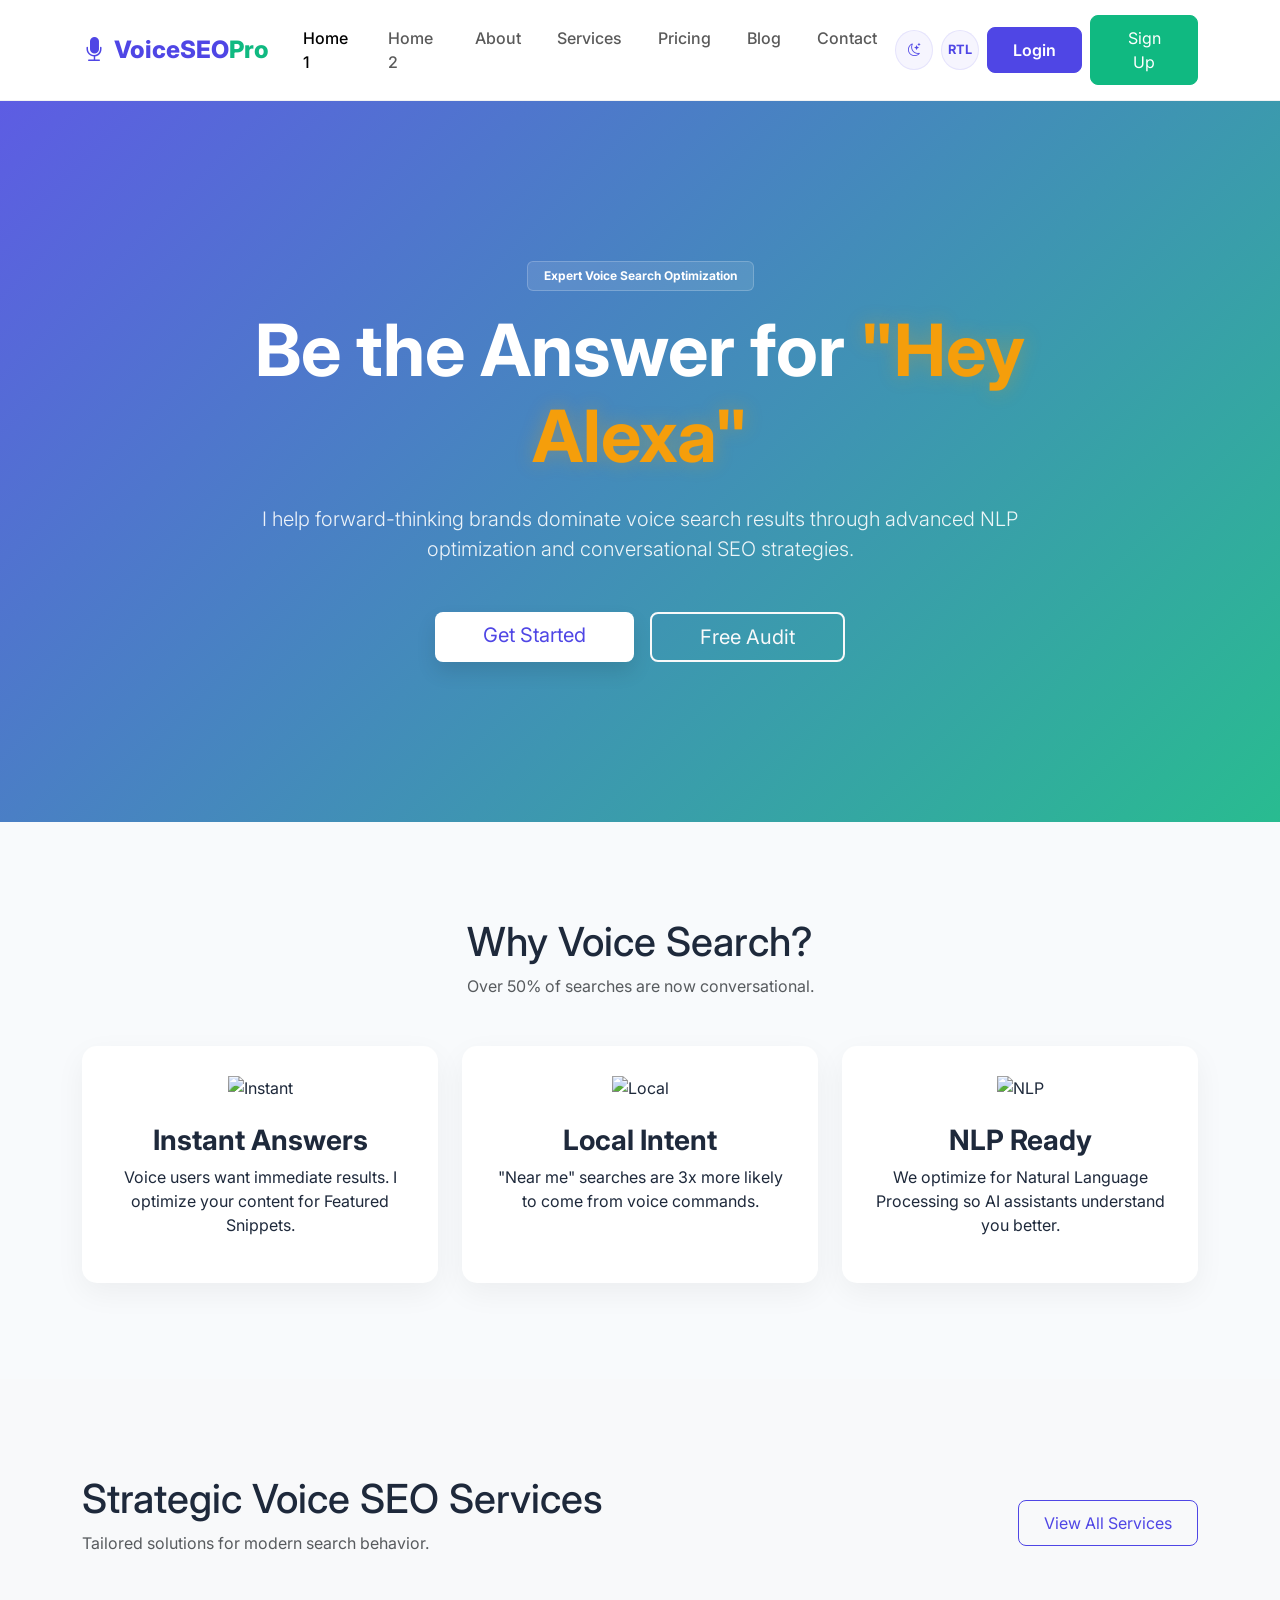
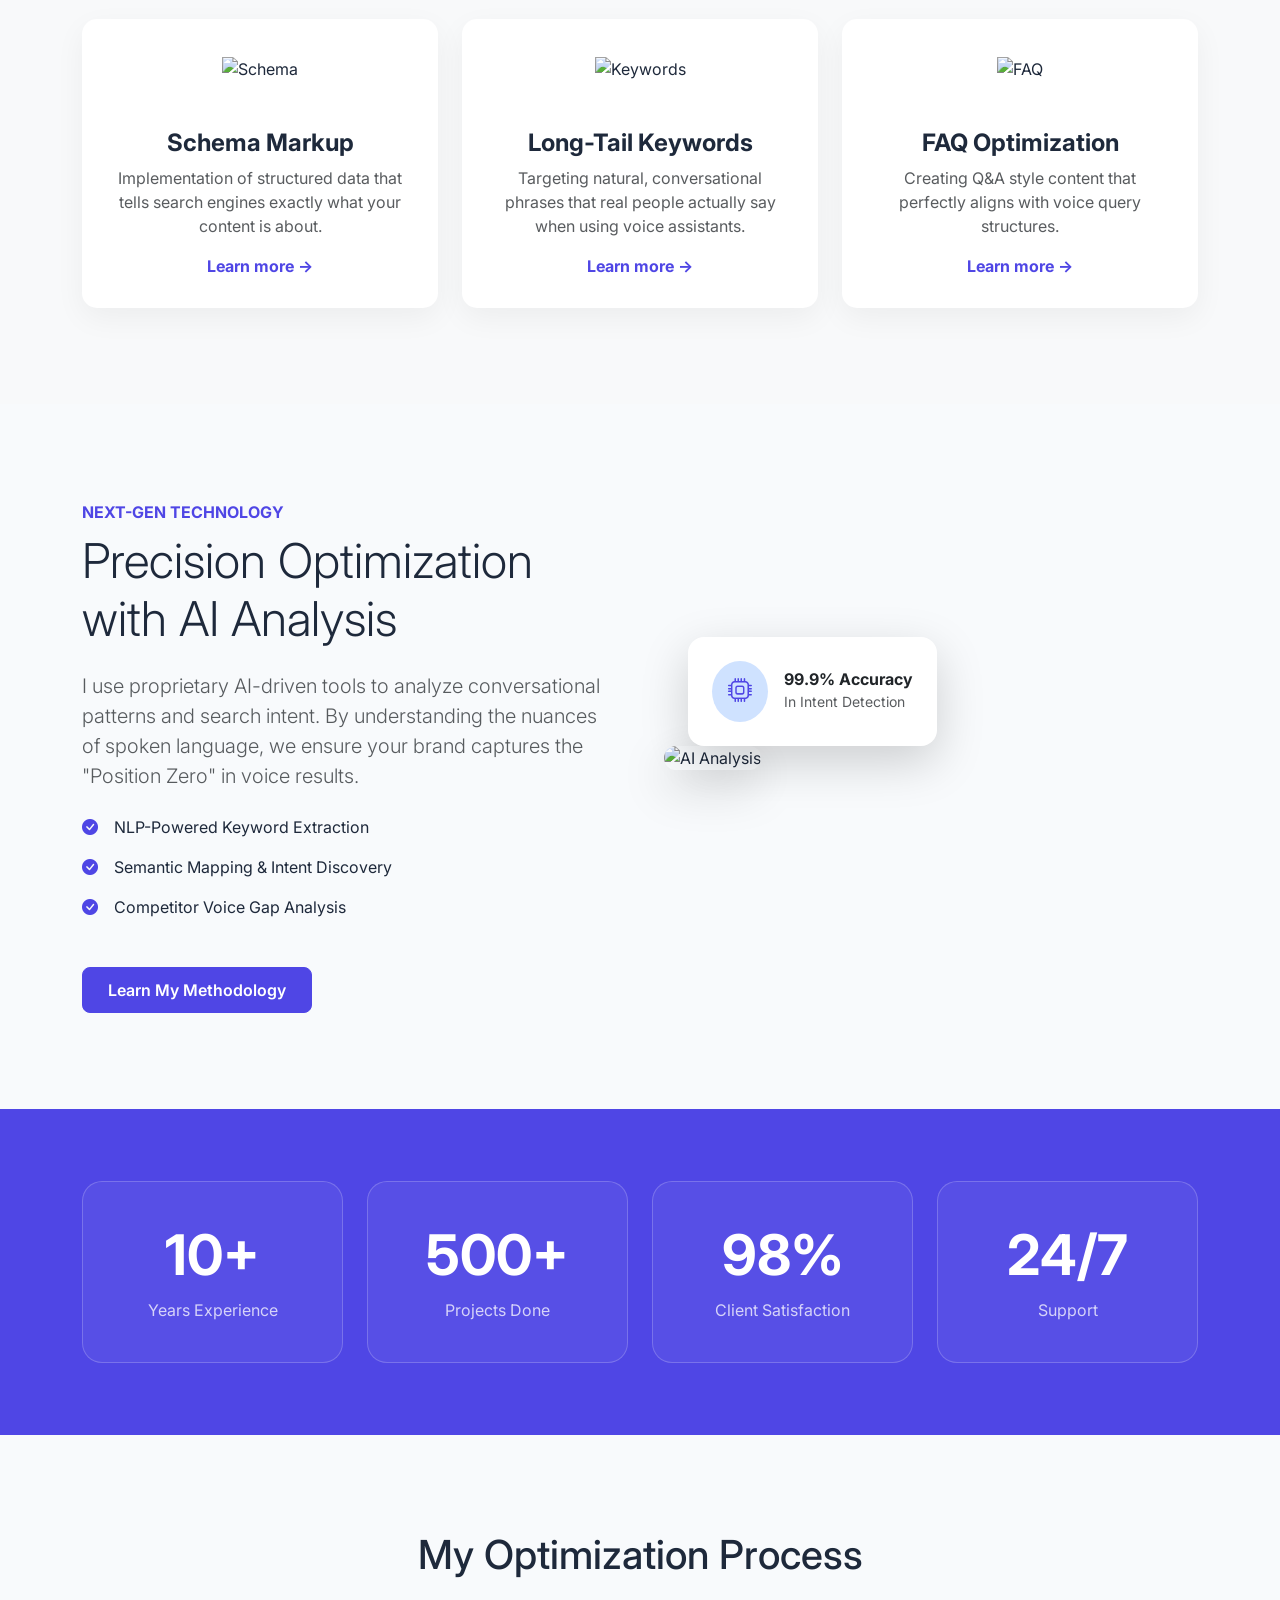
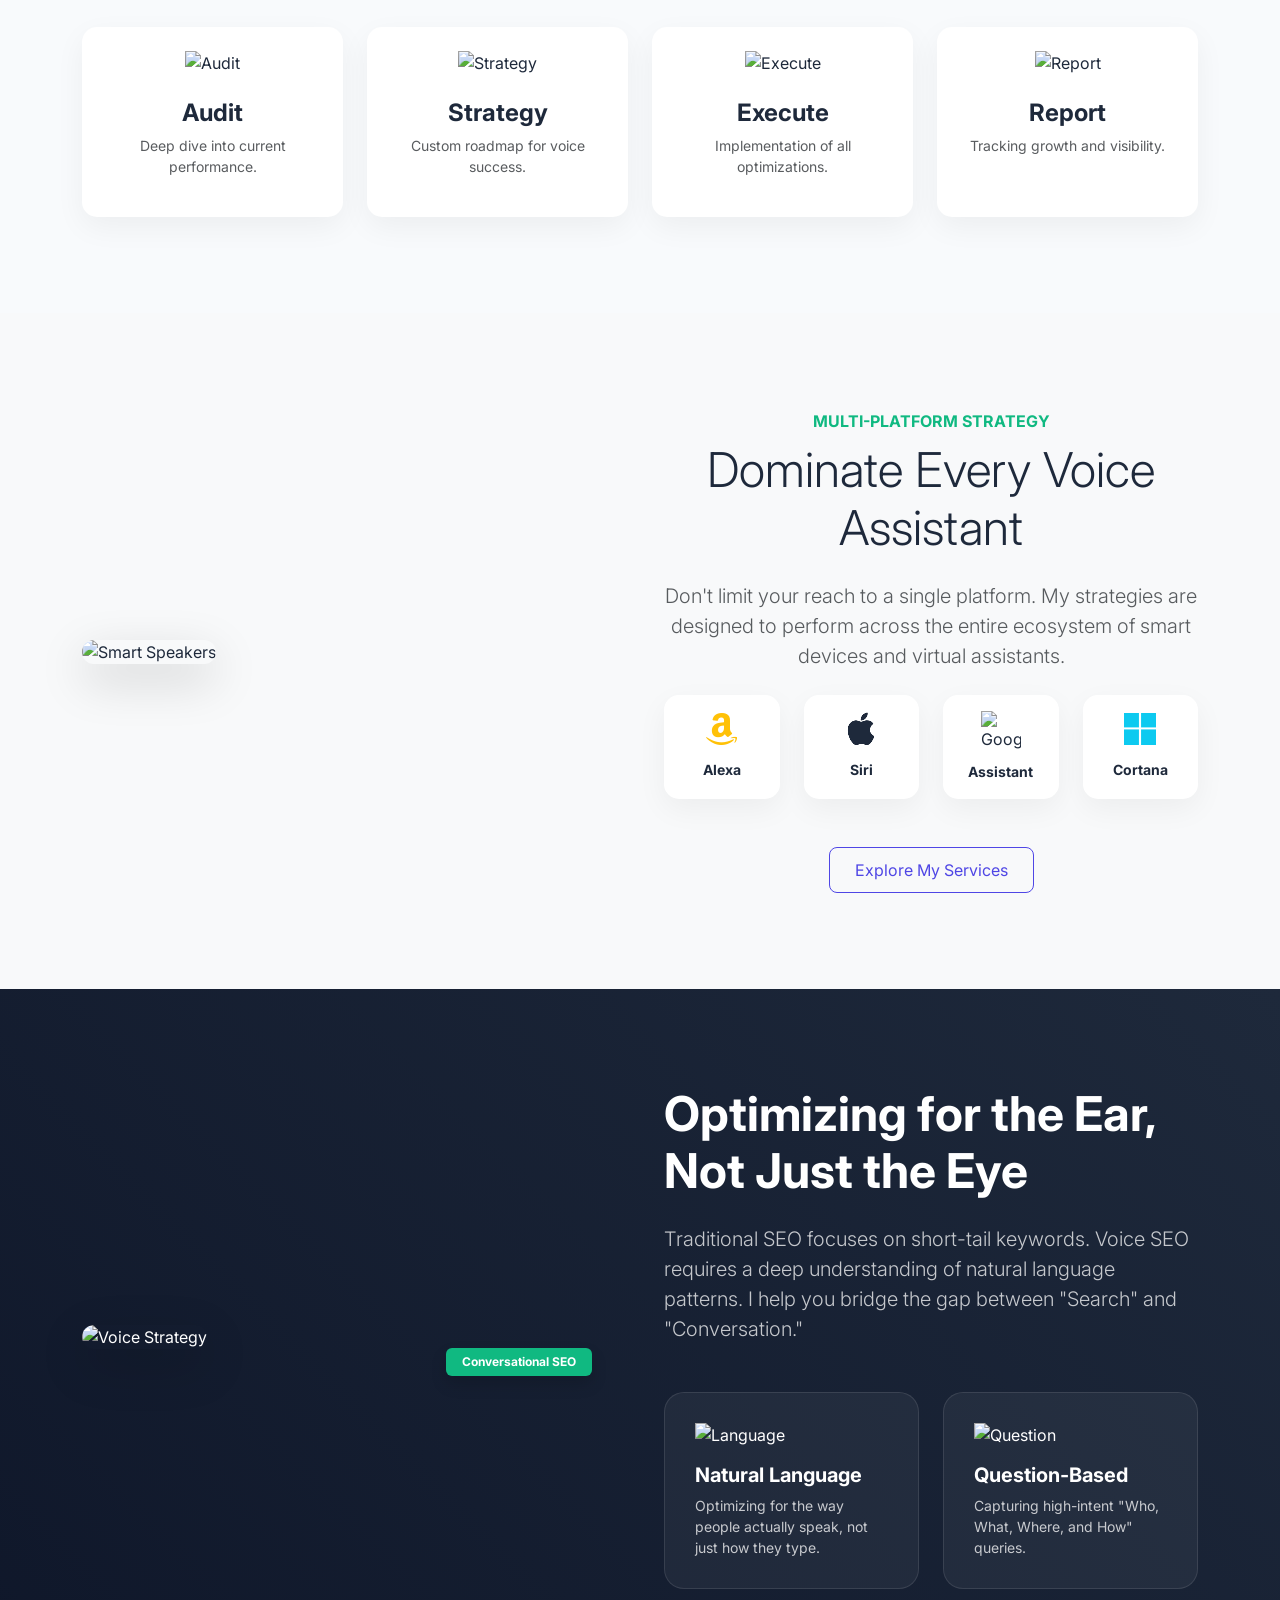
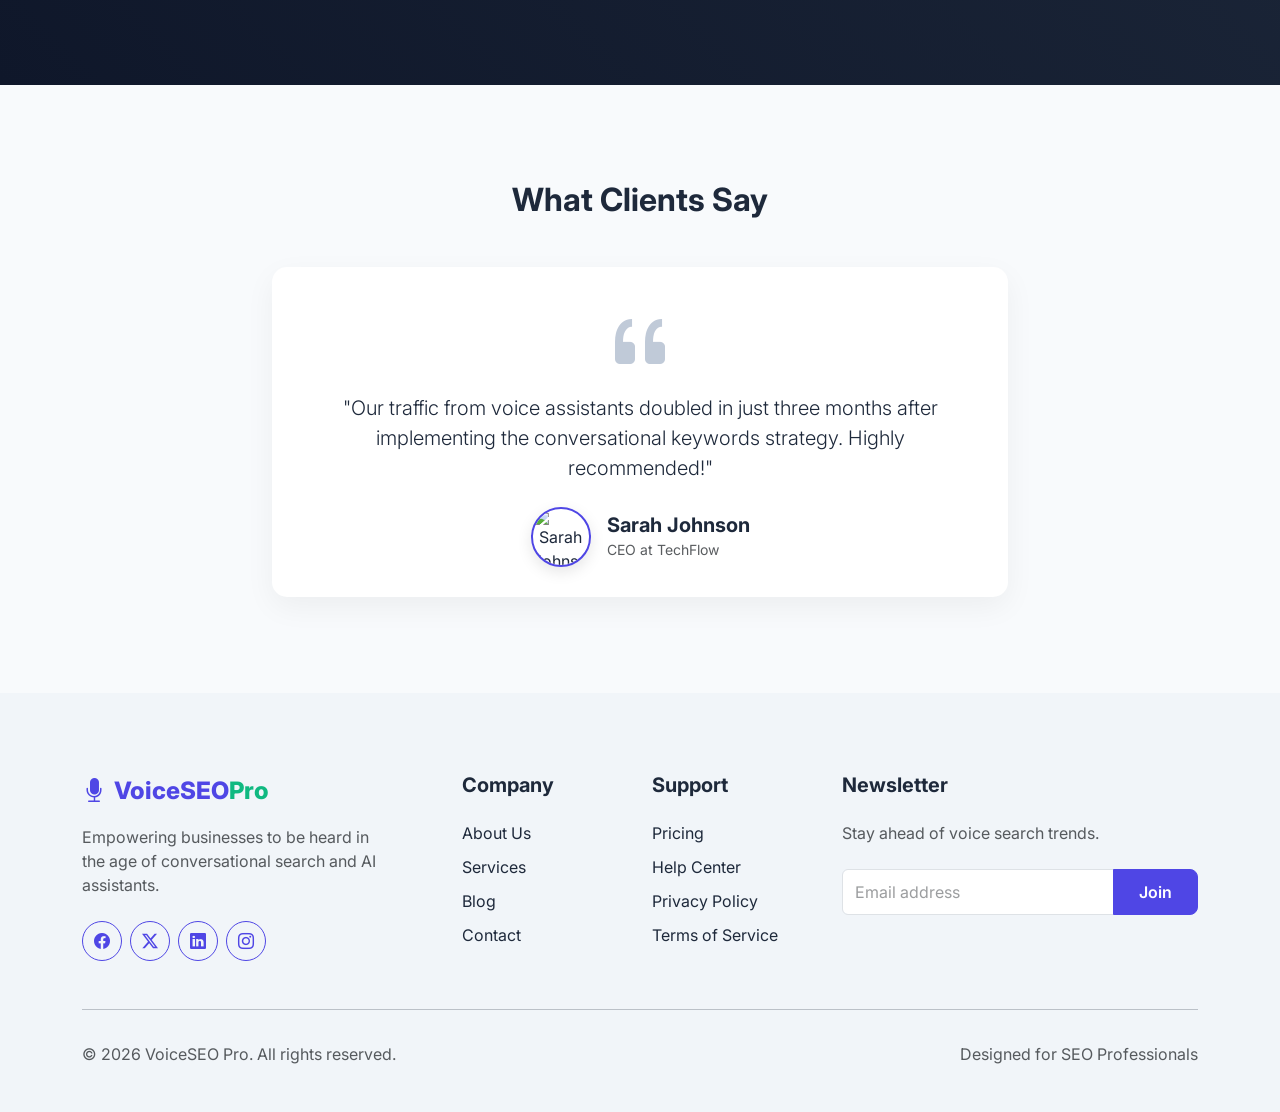
==== index.html @ 5582b176 "Finalize UI, branding, and social login updates" ====
<!DOCTYPE html>
<html lang="en" data-bs-theme="light">
<head>
    <meta charset="UTF-8">
    <meta name="viewport" content="width=device-width, initial-scale=1.0">
    <title>VoiceSEO Pro | Freelance Voice Search SEO Specialist</title>
    <meta name="description" content="Professional Voice Search SEO optimization services to help your business rank on Alexa, Siri, and Google Assistant.">
    
    <!-- Bootstrap 5 CSS -->
    <link href="https://cdn.jsdelivr.net/npm/bootstrap@5.3.3/dist/css/bootstrap.min.css" rel="stylesheet">
    <!-- Bootstrap Icons -->
    <link rel="stylesheet" href="https://cdn.jsdelivr.net/npm/bootstrap-icons@1.11.3/font/bootstrap-icons.min.css">
    <!-- Google Fonts -->
    <link href="https://fonts.googleapis.com/css2?family=Inter:wght@400;500;600;700;800&display=swap" rel="stylesheet">
    <!-- Custom CSS -->
    <link rel="icon" type="image/svg+xml" href="assets/img/favicon.svg">
    <link rel="stylesheet" href="assets/css/style.css">
</head>
<body>

    <!-- Header -->
    <header class="navbar navbar-expand-lg sticky-top bg-body">
        <div class="container">
            <a class="navbar-brand d-flex align-items-center" href="index.html">
                <i class="bi bi-mic-fill me-2"></i>
                <span>VoiceSEO<span class="text-secondary">Pro</span></span>
            </a>
            
            <div class="d-flex align-items-center order-lg-3">
                <button class="icon-btn me-2" id="theme-toggle">
                    <i class="bi bi-moon-stars"></i>
                </button>
                <button class="icon-btn me-2" id="rtl-toggle">
                    RTL
                </button>
                <a href="login.html" class="btn btn-primary d-none d-lg-inline-block me-2">Login</a>
                <a href="register.html" class="btn btn-secondary d-none d-lg-inline-block">Sign Up</a>
                
                <button class="navbar-toggler ms-2" type="button" data-bs-toggle="offcanvas" data-bs-target="#offcanvasNavbar">
                    <span class="navbar-toggler-icon"></span>
                </button>
            </div>

            <div class="offcanvas offcanvas-end" tabindex="-1" id="offcanvasNavbar">
                <div class="offcanvas-header">
                    <h5 class="offcanvas-title">Menu</h5>
                    <button type="button" class="btn-close" data-bs-dismiss="offcanvas"></button>
                </div>
                <div class="offcanvas-body">
                    <ul class="navbar-nav mx-auto">
                        <li class="nav-item"><a class="nav-link active" href="index.html">Home 1</a></li>
                        <li class="nav-item"><a class="nav-link" href="home-2.html">Home 2</a></li>
                        <li class="nav-item"><a class="nav-link" href="about.html">About</a></li>
                        <li class="nav-item"><a class="nav-link" href="services.html">Services</a></li>
                        <li class="nav-item"><a class="nav-link" href="pricing.html">Pricing</a></li>
                        <li class="nav-item"><a class="nav-link" href="blog.html">Blog</a></li>
                        <li class="nav-item"><a class="nav-link" href="contact.html">Contact</a></li>
                    </ul>
                    <div class="d-lg-none mt-4">
                        <a href="login.html" class="btn btn-primary w-100 mb-2">Login</a>
                        <a href="register.html" class="btn btn-secondary w-100">Sign Up</a>
                    </div>
                </div>
            </div>
        </div>
    </header>

    <main>
        <!-- Hero Section -->
        <section class="hero-section">
            <div class="container">
                <div class="row justify-content-center">
                    <div class="col-lg-10 text-center animate-up">
                        <span class="badge mb-3 p-2 px-3">Expert Voice Search Optimization</span>
                        <h1 class="display-2 fw-bold mb-4">Be the Answer for <span class="text-primary">"Hey Alexa"</span></h1>
                        <p class="lead mb-5 mx-auto" style="max-width: 800px;">I help forward-thinking brands dominate voice search results through advanced NLP optimization and conversational SEO strategies.</p>
                        <div class="d-flex justify-content-center gap-3">
                            <a href="services.html" class="btn btn-light btn-lg px-5">Get Started</a>
                            <a href="contact.html" class="btn btn-outline-light btn-lg px-5">Free Audit</a>
                        </div>
                    </div>
                </div>
            </div>
        </section>

        <!-- Section 2: Why Voice SEO -->
        <section class="py-5">
            <div class="container py-5">
                <div class="text-center mb-5">
                    <h2 class="h1">Why Voice Search?</h2>
                    <p class="text-muted">Over 50% of searches are now conversational.</p>
                </div>
                <div class="row g-4">
                    <div class="col-md-4">
                        <div class="custom-card text-center">
                            <img src="https://img.icons8.com/color/96/lightning-bolt.png" alt="Instant" class="card-img-custom">
                            <h3>Instant Answers</h3>
                            <p>Voice users want immediate results. I optimize your content for Featured Snippets.</p>
                        </div>
                    </div>
                    <div class="col-md-4">
                        <div class="custom-card text-center">
                            <img src="https://img.icons8.com/color/96/marker.png" alt="Local" class="card-img-custom">
                            <h3>Local Intent</h3>
                            <p>"Near me" searches are 3x more likely to come from voice commands.</p>
                        </div>
                    </div>
                    <div class="col-md-4">
                        <div class="custom-card text-center">
                            <img src="https://img.icons8.com/color/96/chat--v1.png" alt="NLP" class="card-img-custom">
                            <h3>NLP Ready</h3>
                            <p>We optimize for Natural Language Processing so AI assistants understand you better.</p>
                        </div>
                    </div>
                </div>
            </div>
        </section>

        <!-- Section 3: Services Preview -->
        <section class="bg-body-tertiary py-5">
            <div class="container py-5">
                <div class="row align-items-center mb-5">
                    <div class="col-lg-6">
                        <h2 class="h1">Strategic Voice SEO Services</h2>
                        <p class="text-muted">Tailored solutions for modern search behavior.</p>
                    </div>
                    <div class="col-lg-6 text-lg-end">
                        <a href="services.html" class="btn btn-outline-primary">View All Services</a>
                    </div>
                </div>
                <div class="row g-4">
                    <div class="col-lg-4 col-md-6">
                        <div class="custom-card text-center d-flex flex-column h-100">
                            <div class="mb-4 mt-2">
                                <img src="https://img.icons8.com/color/96/code.png" alt="Schema" class="card-img-custom">
                            </div>
                            <h4 class="fw-bold">Schema Markup</h4>
                            <p class="text-muted flex-grow-1">Implementation of structured data that tells search engines exactly what your content is about.</p>
                            <a href="service-details.html" class="text-primary text-decoration-none fw-bold mt-auto">Learn more →</a>
                        </div>
                    </div>
                    <div class="col-lg-4 col-md-6">
                        <div class="custom-card text-center d-flex flex-column h-100">
                            <div class="mb-4 mt-2">
                                <img src="https://img.icons8.com/color/96/search--v1.png" alt="Keywords" class="card-img-custom">
                            </div>
                            <h4 class="fw-bold">Long-Tail Keywords</h4>
                            <p class="text-muted flex-grow-1">Targeting natural, conversational phrases that real people actually say when using voice assistants.</p>
                            <a href="service-details.html" class="text-primary text-decoration-none fw-bold mt-auto">Learn more →</a>
                        </div>
                    </div>
                    <div class="col-lg-4 col-md-6">
                        <div class="custom-card text-center d-flex flex-column h-100">
                            <div class="mb-4 mt-2">
                                <img src="https://img.icons8.com/color/96/faq.png" alt="FAQ" class="card-img-custom">
                            </div>
                            <h4 class="fw-bold">FAQ Optimization</h4>
                            <p class="text-muted flex-grow-1">Creating Q&A style content that perfectly aligns with voice query structures.</p>
                            <a href="service-details.html" class="text-primary text-decoration-none fw-bold mt-auto">Learn more →</a>
                        </div>
                    </div>
                </div>
            </div>
        </section>

        <!-- New Section: AI Driven Analysis -->
        <section class="py-5 overflow-hidden">
            <div class="container py-5">
                <div class="row align-items-center g-5">
                    <div class="col-lg-6 animate-up">
                        <span class="text-primary fw-bold text-uppercase mb-2 d-block">Next-Gen Technology</span>
                        <h2 class="display-5 mb-4">Precision Optimization with AI Analysis</h2>
                        <p class="lead text-muted mb-4">I use proprietary AI-driven tools to analyze conversational patterns and search intent. By understanding the nuances of spoken language, we ensure your brand captures the "Position Zero" in voice results.</p>
                        <ul class="list-unstyled mb-5">
                            <li class="mb-3 d-flex align-items-center"><i class="bi bi-check-circle-fill text-primary me-3"></i> NLP-Powered Keyword Extraction</li>
                            <li class="mb-3 d-flex align-items-center"><i class="bi bi-check-circle-fill text-primary me-3"></i> Semantic Mapping & Intent Discovery</li>
                            <li class="mb-3 d-flex align-items-center"><i class="bi bi-check-circle-fill text-primary me-3"></i> Competitor Voice Gap Analysis</li>
                        </ul>
                        <a href="about.html" class="btn btn-primary">Learn My Methodology</a>
                    </div>
                    <div class="col-lg-6">
                        <div class="position-relative">
                            <img src="https://images.unsplash.com/photo-1550751827-4bd374c3f58b?auto=format&fit=crop&q=80&w=800" alt="AI Analysis" class="img-fluid rounded-4 shadow-lg">
                            <div class="position-absolute bottom-0 start-0 bg-white p-4 rounded-4 shadow-lg m-4 d-none d-md-block">
                                <div class="d-flex align-items-center">
                                    <div class="bg-primary-subtle p-3 rounded-circle me-3">
                                        <i class="bi bi-cpu text-primary h4 mb-0"></i>
                                    </div>
                                    <div class="text-dark">
                                        <h6 class="mb-0">99.9% Accuracy</h6>
                                        <small class="text-muted">In Intent Detection</small>
                                    </div>
                                </div>
                            </div>
                        </div>
                    </div>
                </div>
            </div>
        </section>

        <!-- Section 4: Stats -->
        <section class="py-5 bg-primary text-white">
            <div class="container py-4">
                <div class="row text-center g-4">
                    <div class="col-md-3">
                        <div class="stat-card animate-up">
                            <h2 class="display-4 fw-bold">10+</h2>
                            <p class="mb-0 opacity-75">Years Experience</p>
                        </div>
                    </div>
                    <div class="col-md-3">
                        <div class="stat-card animate-up" style="transition-delay: 0.1s;">
                            <h2 class="display-4 fw-bold">500+</h2>
                            <p class="mb-0 opacity-75">Projects Done</p>
                        </div>
                    </div>
                    <div class="col-md-3">
                        <div class="stat-card animate-up" style="transition-delay: 0.2s;">
                            <h2 class="display-4 fw-bold">98%</h2>
                            <p class="mb-0 opacity-75">Client Satisfaction</p>
                        </div>
                    </div>
                    <div class="col-md-3">
                        <div class="stat-card animate-up" style="transition-delay: 0.3s;">
                            <h2 class="display-4 fw-bold">24/7</h2>
                            <p class="mb-0 opacity-75">Support</p>
                        </div>
                    </div>
                </div>
            </div>
        </section>

        <!-- Section 5: Workflow -->
        <section class="py-5">
            <div class="container py-5">
                <div class="text-center mb-5">
                    <h2 class="h1">My Optimization Process</h2>
                </div>
                <div class="row g-4 justify-content-center">
                    <div class="col-md-3">
                        <div class="custom-card text-center h-100 p-4">
                            <img src="https://img.icons8.com/color/96/search-property.png" alt="Audit" class="card-img-custom">
                            <h4 class="fw-bold">Audit</h4>
                            <p class="text-muted small">Deep dive into current performance.</p>
                        </div>
                    </div>
                    <div class="col-md-3">
                        <div class="custom-card text-center h-100 p-4">
                            <img src="https://img.icons8.com/color/96/idea.png" alt="Strategy" class="card-img-custom">
                            <h4 class="fw-bold">Strategy</h4>
                            <p class="text-muted small">Custom roadmap for voice success.</p>
                        </div>
                    </div>
                    <div class="col-md-3">
                        <div class="custom-card text-center h-100 p-4">
                            <img src="https://img.icons8.com/color/96/settings.png" alt="Execute" class="card-img-custom">
                            <h4 class="fw-bold">Execute</h4>
                            <p class="text-muted small">Implementation of all optimizations.</p>
                        </div>
                    </div>
                    <div class="col-md-3">
                        <div class="custom-card text-center h-100 p-4">
                            <img src="https://img.icons8.com/color/96/checked-checkbox.png" alt="Report" class="card-img-custom">
                            <h4 class="fw-bold">Report</h4>
                            <p class="text-muted small">Tracking growth and visibility.</p>
                        </div>
                    </div>
                </div>
            </div>
        </section>

        <!-- New Section: Multi-Platform Domination -->
        <section class="py-5 bg-body-tertiary">
            <div class="container py-5">
                <div class="row align-items-center flex-row-reverse g-5">
                    <div class="col-lg-6 animate-up text-center">
                        <span class="text-secondary fw-bold text-uppercase mb-2 d-block">Multi-Platform Strategy</span>
                        <h2 class="display-5 mb-4">Dominate Every Voice Assistant</h2>
                        <p class="lead text-muted mb-4">Don't limit your reach to a single platform. My strategies are designed to perform across the entire ecosystem of smart devices and virtual assistants.</p>
                        <div class="row g-4 mb-5">
                            <div class="col-6 col-md-3">
                                <div class="custom-card p-3 text-center">
                                    <i class="bi bi-amazon h2 text-warning mb-2 d-block"></i>
                                    <small class="fw-bold">Alexa</small>
                                </div>
                            </div>
                            <div class="col-6 col-md-3">
                                <div class="custom-card p-3 text-center">
                                    <i class="bi bi-apple h2 mb-2 d-block"></i>
                                    <small class="fw-bold">Siri</small>
                                </div>
                            </div>
                            <div class="col-6 col-md-3">
                                <div class="custom-card p-3 text-center">
                                    <img src="https://www.gstatic.com/images/branding/product/2x/googleg_96dp.png" alt="Google Assistant" class="mb-2 d-block mx-auto" style="width: 40px; height: 40px; object-fit: contain;">
                                    <small class="fw-bold">Assistant</small>
                                </div>
                            </div>
                            <div class="col-6 col-md-3">
                                <div class="custom-card p-3 text-center">
                                    <i class="bi bi-microsoft h2 text-info mb-2 d-block"></i>
                                    <small class="fw-bold">Cortana</small>
                                </div>
                            </div>
                        </div>
                        <a href="services.html" class="btn btn-outline-primary">Explore My Services</a>
                    </div>
                    <div class="col-lg-6">
                        <img src="https://images.unsplash.com/photo-1543512214-318c7553f230?auto=format&fit=crop&q=80&w=800" alt="Smart Speakers" class="img-fluid rounded-4 shadow-lg">
                    </div>
                </div>
            </div>
        </section>

        <!-- New Section: Voice-First Content Strategy -->
        <section class="py-5 position-relative overflow-hidden" style="background: linear-gradient(45deg, #0f172a 0%, #1e293b 100%); color: white;">
            <div class="container py-5">
                <div class="row align-items-center g-5">
                    <div class="col-lg-6">
                        <div class="position-relative">
                            <img src="https://images.unsplash.com/photo-1590602847861-f357a9332bbc?auto=format&fit=crop&q=80&w=800" alt="Voice Strategy" class="img-fluid rounded-4 shadow-lg">
                            <div class="position-absolute top-0 end-0 m-4">
                                <span class="badge bg-secondary p-2 px-3 shadow">Conversational SEO</span>
                            </div>
                        </div>
                    </div>
                    <div class="col-lg-6 animate-up">
                        <h2 class="display-5 fw-bold mb-4">Optimizing for the Ear, Not Just the Eye</h2>
                        <p class="lead mb-5 opacity-75">Traditional SEO focuses on short-tail keywords. Voice SEO requires a deep understanding of natural language patterns. I help you bridge the gap between "Search" and "Conversation."</p>
                        
                        <div class="row g-4">
                            <div class="col-md-6">
                                <div class="custom-card-dark">
                                    <img src="https://img.icons8.com/color/48/language.png" alt="Language" class="mb-3">
                                    <h5 class="mb-2 fw-bold text-white">Natural Language</h5>
                                    <p class="small mb-0 opacity-75 text-white">Optimizing for the way people actually speak, not just how they type.</p>
                                </div>
                            </div>
                            <div class="col-md-6">
                                <div class="custom-card-dark">
                                    <img src="https://img.icons8.com/color/48/question-mark.png" alt="Question" class="mb-3">
                                    <h5 class="mb-2 fw-bold text-white">Question-Based</h5>
                                    <p class="small mb-0 opacity-75 text-white">Capturing high-intent "Who, What, Where, and How" queries.</p>
                                </div>
                            </div>
                        </div>
                    </div>
                </div>
            </div>
        </section>

        <!-- Section 6: Testimonials -->
        <section class="py-5">
            <div class="container py-5 text-center">
                <h2 class="mb-5">What Clients Say</h2>
                <div class="row g-4 justify-content-center">
                    <div class="col-lg-8">
                        <div class="custom-card">
                            <i class="bi bi-quote display-1 text-primary-emphasis opacity-25"></i>
                            <p class="lead italic">"Our traffic from voice assistants doubled in just three months after implementing the conversational keywords strategy. Highly recommended!"</p>
                            <div class="d-flex align-items-center justify-content-center mt-4">
                                <img src="https://images.unsplash.com/photo-1494790108377-be9c29b29330?auto=format&fit=crop&w=150&q=80" alt="Sarah Johnson" class="testimonial-img">
                                <div class="text-start ms-3">
                                    <h5 class="mb-0">Sarah Johnson</h5>
                                    <small class="text-muted">CEO at TechFlow</small>
                                </div>
                            </div>
                        </div>
                    </div>
                </div>
            </div>
        </section>

    </main>

    <!-- Footer -->
    <footer class="footer">
        <div class="container">
            <div class="row g-4 mb-5">
                <div class="col-lg-4 col-md-6">
                    <a class="navbar-brand d-flex align-items-center mb-3" href="index.html">
                        <i class="bi bi-mic-fill me-2"></i>
                        <span>VoiceSEO<span class="text-secondary">Pro</span></span>
                    </a>
                    <p class="text-muted pe-lg-5">Empowering businesses to be heard in the age of conversational search and AI assistants.</p>
                    <div class="d-flex gap-2 mt-4">
                        <a href="#" class="social-btn"><i class="bi bi-facebook"></i></a>
                        <a href="#" class="social-btn"><i class="bi bi-twitter-x"></i></a>
                        <a href="#" class="social-btn"><i class="bi bi-linkedin"></i></a>
                        <a href="#" class="social-btn"><i class="bi bi-instagram"></i></a>
                    </div>
                </div>
                <div class="col-lg-2 col-md-6">
                    <h5 class="mb-4">Company</h5>
                    <a href="about.html" class="footer-link">About Us</a>
                    <a href="services.html" class="footer-link">Services</a>
                    <a href="blog.html" class="footer-link">Blog</a>
                    <a href="contact.html" class="footer-link">Contact</a>
                </div>
                <div class="col-lg-2 col-md-6">
                    <h5 class="mb-4">Support</h5>
                    <a href="pricing.html" class="footer-link">Pricing</a>
                    <a href="404.html" class="footer-link">Help Center</a>
                    <a href="coming-soon.html" class="footer-link">Privacy Policy</a>
                    <a href="coming-soon.html" class="footer-link">Terms of Service</a>
                </div>
                <div class="col-lg-4 col-md-6">
                    <h5 class="mb-4">Newsletter</h5>
                    <p class="text-muted mb-4">Stay ahead of voice search trends.</p>
                    <form class="input-group">
                        <input type="email" class="form-control" placeholder="Email address" required>
                        <button class="btn btn-primary" type="submit">Join</button>
                    </form>
                </div>
            </div>
            <hr>
            <div class="row align-items-center py-3">
                <div class="col-md-6 text-center text-md-start">
                    <p class="mb-0 text-muted">&copy; 2026 VoiceSEO Pro. All rights reserved.</p>
                </div>
                <div class="col-md-6 text-center text-md-end">
                    <p class="mb-0 text-muted">Designed for SEO Professionals</p>
                </div>
            </div>
        </div>
    </footer>

    <!-- Back to Top -->
    <button class="btn btn-primary rounded-circle shadow" id="back-to-top">
        <i class="bi bi-arrow-up"></i>
    </button>

    <!-- Bootstrap 5 JS Bundle -->
    <script src="https://cdn.jsdelivr.net/npm/bootstrap@5.3.3/dist/js/bootstrap.bundle.min.js"></script>
    <!-- Custom JS -->
    <script src="assets/js/main.js"></script>
</body>
</html>
---- assets/css/style.css ----
/* 
    Freelance Voice Search SEO Specialist 
    Design System 
*/

:root {
    --primary-color: #4f46e5;
    --secondary-color: #10b981;
    --tertiary-color: #f59e0b;
    --bg-light: #f8fafc;
    --bg-dark: #0f172a;
    --text-light: #1e293b;
    --text-dark: #f1f5f9;
    --card-bg-light: #ffffff;
    --card-bg-dark: #1e293b;
    --transition: all 0.3s ease;
}

[data-bs-theme="dark"] {
    --bg-body: var(--bg-dark);
    --text-body: var(--text-dark);
    --card-bg: var(--card-bg-dark);
}

body {
    font-family: 'Inter', sans-serif;
    background-color: var(--bg-light);
    color: var(--text-light);
    transition: var(--transition);
}

[data-bs-theme="dark"] body {
    background-color: var(--bg-dark);
    color: var(--text-dark);
}

/* Typography */
h1, h2, h3, h4, h5, h6 {
    font-weight: 700;
}

/* Buttons */
.btn-primary {
    background-color: var(--primary-color);
    border-color: var(--primary-color);
    padding: 10px 25px;
    border-radius: 8px;
    font-weight: 600;
    transition: var(--transition);
}

.btn-primary:hover {
    background-color: #4338ca;
    transform: translateY(-2px);
}

.btn-secondary {
    background-color: var(--secondary-color);
    border-color: var(--secondary-color);
    padding: 10px 25px;
    border-radius: 8px;
}

.btn-outline-primary {
    color: var(--primary-color);
    border-color: var(--primary-color);
    padding: 10px 25px;
    border-radius: 8px;
}

.icon-btn {
    width: 40px;
    height: 40px;
    display: inline-flex;
    align-items: center;
    justify-content: center;
    border-radius: 8px;
    border: 1px solid rgba(0,0,0,0.1);
    background: transparent;
    color: inherit;
    transition: var(--transition);
    cursor: pointer;
}

[data-bs-theme="dark"] .icon-btn {
    border-color: rgba(255,255,255,0.1);
}

.icon-btn:hover {
    background-color: var(--primary-color);
    color: white !important;
    border-color: var(--primary-color);
    transform: translateY(-2px);
    box-shadow: 0 4px 12px rgba(79, 70, 229, 0.3);
}

/* Header */
.navbar {
    padding: 15px 0;
    transition: var(--transition);
    border-bottom: 1px solid rgba(0,0,0,0.05);
}

[data-bs-theme="dark"] .navbar {
    border-bottom: 1px solid rgba(255,255,255,0.05);
}

.navbar-brand {
    font-size: 1.5rem;
    font-weight: 800;
    color: var(--primary-color) !important;
}

.nav-link {
    font-weight: 500;
    margin: 0 10px;
}

/* Hero Section */
.hero-section {
    position: relative;
    padding: 160px 0;
    background: linear-gradient(135deg, rgba(79, 70, 229, 0.9) 0%, rgba(16, 185, 129, 0.9) 100%), url('https://images.unsplash.com/photo-1557426272-fc759fdf7a8d?auto=format&fit=crop&q=80&w=1920');
    background-size: cover;
    background-position: center;
    background-attachment: fixed;
    color: white;
    overflow: hidden;
}

.hero-section .badge {
    background-color: rgba(255, 255, 255, 0.1) !important;
    color: white !important;
    backdrop-filter: blur(5px);
    border: 1px solid rgba(255, 255, 255, 0.2);
}

.hero-section .lead {
    color: rgba(255, 255, 255, 0.9);
}

.hero-section h1 span {
    color: var(--tertiary-color) !important;
    text-shadow: 0 0 20px rgba(245, 158, 11, 0.3);
}

.hero-section .btn-light {
    background-color: white;
    color: var(--primary-color);
    border: none;
    box-shadow: 0 10px 20px rgba(0,0,0,0.1);
}

.hero-section .btn-light:hover {
    background-color: var(--tertiary-color);
    color: white;
    transform: translateY(-3px);
}

.hero-section .btn-outline-light {
    border-width: 2px;
}

.hero-section .btn-outline-light:hover {
    background-color: rgba(255, 255, 255, 0.1);
    transform: translateY(-3px);
}

.hero-section-alt {
    position: relative;
    padding: 160px 0;
    background: linear-gradient(135deg, rgba(15, 23, 42, 0.9) 0%, rgba(30, 41, 59, 0.9) 100%), url('https://images.unsplash.com/photo-1620712943543-bcc4688e7485?auto=format&fit=crop&q=80&w=1920');
    background-size: cover;
    background-position: center;
    background-attachment: fixed;
    color: white;
    overflow: hidden;
}

.hero-section-alt h1 span {
    color: var(--secondary-color) !important;
    text-shadow: 0 0 20px rgba(16, 185, 129, 0.3);
}

.hero-section-alt .form-control {
    background: rgba(255, 255, 255, 0.1) !important;
    border: 1px solid rgba(255, 255, 255, 0.2) !important;
    color: white !important;
}

.hero-section-alt .form-control::placeholder {
    color: rgba(255, 255, 255, 0.7) !important;
}

.page-header {
    position: relative;
    padding: 100px 0;
    background: linear-gradient(135deg, rgba(79, 70, 229, 0.8) 0%, rgba(16, 185, 129, 0.8) 100%), url('https://images.unsplash.com/photo-1557804506-669a67965ba0?auto=format&fit=crop&q=80&w=1920');
    background-size: cover;
    background-position: center;
    background-attachment: fixed;
    color: white;
}

.page-header .breadcrumb-item + .breadcrumb-item::before {
    color: rgba(255, 255, 255, 0.5);
}

.services-header {
    position: relative;
    padding: 100px 0;
    background: linear-gradient(135deg, rgba(30, 41, 59, 0.8) 0%, rgba(79, 70, 229, 0.8) 100%), url('https://images.unsplash.com/photo-1518770660439-4636190af475?auto=format&fit=crop&w=1920');
    background-size: cover;
    background-position: center;
    background-attachment: fixed;
    color: white;
}

.pricing-header {
    position: relative;
    padding: 100px 0;
    background: linear-gradient(135deg, rgba(15, 23, 42, 0.8) 0%, rgba(30, 41, 59, 0.8) 100%), url('https://images.unsplash.com/photo-1554224155-6726b3ff858f?auto=format&fit=crop&w=1920');
    background-size: cover;
    background-position: center;
    background-attachment: fixed;
    color: white;
}

.blog-header {
    position: relative;
    padding: 100px 0;
    background: linear-gradient(135deg, rgba(30, 41, 59, 0.8) 0%, rgba(79, 70, 229, 0.8) 100%), url('https://images.unsplash.com/photo-1499750310107-5fef28a66643?auto=format&fit=crop&w=1920');
    background-size: cover;
    background-position: center;
    background-attachment: fixed;
    color: white;
}

.contact-header {
    position: relative;
    padding: 100px 0;
    background: linear-gradient(135deg, rgba(79, 70, 229, 0.8) 0%, rgba(16, 185, 129, 0.8) 100%), url('https://images.unsplash.com/photo-1516321318423-f06f85e504b3?auto=format&fit=crop&w=1920');
    background-size: cover;
    background-position: center;
    background-attachment: fixed;
    color: white;
}

.card-img-custom {
    width: 64px;
    height: 64px;
    object-fit: contain;
    margin-bottom: 1.5rem;
    transition: var(--transition);
}

.custom-card:hover .card-img-custom {
    transform: scale(1.1);
}

.stat-card {
    padding: 40px 20px;
    border: 1px solid rgba(255, 255, 255, 0.2);
    border-radius: 20px;
    background: rgba(255, 255, 255, 0.05);
    transition: var(--transition);
    cursor: default;
}

.stat-card:hover {
    transform: translateY(-5px);
    background: rgba(255, 255, 255, 0.1);
    border-color: rgba(255, 255, 255, 0.5);
    box-shadow: 0 10px 30px rgba(0, 0, 0, 0.1);
}

.custom-card {
    background: var(--card-bg-light);
    border: none;
    border-radius: 15px;
    padding: 30px;
    box-shadow: 0 10px 30px rgba(0,0,0,0.05);
    transition: var(--transition);
    height: 100%;
}

[data-bs-theme="dark"] .custom-card {
    background: var(--card-bg-dark);
}

.custom-card:hover {
    transform: translateY(-10px);
    box-shadow: 0 15px 40px rgba(0,0,0,0.1);
}

.testimonial-img {
    width: 60px;
    height: 60px;
    border-radius: 50%;
    object-fit: cover;
    border: 2px solid var(--primary-color);
    box-shadow: 0 5px 15px rgba(0, 0, 0, 0.1);
}

.custom-card-dark {
    background: rgba(255, 255, 255, 0.05);
    border: 1px solid rgba(255, 255, 255, 0.1);
    border-radius: 20px;
    padding: 30px;
    transition: var(--transition);
    height: 100%;
}

.custom-card-dark:hover {
    background: rgba(255, 255, 255, 0.08);
    border-color: rgba(255, 255, 255, 0.3);
    transform: translateY(-5px);
    box-shadow: 0 10px 30px rgba(0, 0, 0, 0.2);
}

/* Footer */
footer {
    padding: 80px 0 30px;
    background-color: #f1f5f9;
}

[data-bs-theme="dark"] footer {
    background-color: #020617;
}

.social-btn {
    width: 40px;
    height: 40px;
    display: inline-flex;
    align-items: center;
    justify-content: center;
    border-radius: 50%;
    transition: var(--transition);
    border: 1px solid var(--primary-color);
    color: var(--primary-color);
    text-decoration: none;
}

.social-btn:hover {
    background-color: var(--primary-color);
    color: white;
    transform: translateY(-3px);
}

.footer-link {
    text-decoration: none;
    color: inherit;
    transition: var(--transition);
    display: block;
    margin-bottom: 10px;
}

.footer-link:hover {
    color: var(--primary-color);
    padding-left: 5px;
}

/* Utilities */
.text-primary { color: var(--primary-color) !important; }
.text-secondary { color: var(--secondary-color) !important; }
.text-tertiary { color: var(--tertiary-color) !important; }

.bg-primary { background-color: var(--primary-color) !important; }
.bg-secondary { background-color: var(--secondary-color) !important; }
.bg-tertiary { background-color: var(--tertiary-color) !important; }

/* Theme Toggle & RTL Toggle */
.icon-btn {
    width: 40px;
    height: 40px;
    padding: 0;
    display: inline-flex;
    align-items: center;
    justify-content: center;
    border-radius: 50%;
    cursor: pointer;
    font-size: 0.8rem;
    font-weight: 700;
    color: var(--primary-color);
    background: rgba(79, 70, 229, 0.05);
    transition: var(--transition);
    border: 1px solid rgba(79, 70, 229, 0.1);
    text-transform: uppercase;
}

.icon-btn:hover {
    background: var(--primary-color);
    color: white;
}

/* Back to Top */
#back-to-top {
    position: fixed;
    bottom: 30px;
    right: 30px;
    display: none;
    z-index: 1000;
}

/* RTL Support */
[dir="rtl"] .ms-auto {
    margin-right: auto !important;
    margin-left: 0 !important;
}

[dir="rtl"] .me-auto {
    margin-left: auto !important;
    margin-right: 0 !important;
}

/* Dashboard Styles */
.dashboard-wrapper {
    display: flex;
    min-height: 100vh;
}

.sidebar {
    width: 280px;
    background: var(--card-bg-light);
    border-right: 1px solid rgba(0,0,0,0.05);
    transition: var(--transition);
}

[data-bs-theme="dark"] .sidebar {
    background: var(--card-bg-dark);
    border-right: 1px solid rgba(255,255,255,0.05);
}

.sidebar-link {
    display: flex;
    align-items: center;
    padding: 15px 25px;
    color: inherit;
    text-decoration: none;
    transition: var(--transition);
}

.sidebar-link:hover, .sidebar-link.active {
    background: rgba(79, 70, 229, 0.1);
    color: var(--primary-color);
    border-right: 4px solid var(--primary-color);
}

.main-content {
    flex: 1;
    padding: 30px;
    background: var(--bg-light);
}

[data-bs-theme="dark"] .main-content {
    background: var(--bg-dark);
}

[data-bs-theme="dark"] .form-control {
    background-color: rgba(255, 255, 255, 0.05);
    border-color: rgba(255, 255, 255, 0.1);
    color: var(--text-dark);
}

[data-bs-theme="dark"] .form-control:focus {
    background-color: rgba(255, 255, 255, 0.1);
    border-color: var(--primary-color);
    color: var(--text-dark);
}

.form-control::placeholder {
    opacity: 0.6;
}

/* Animations */
@keyframes fadeInUp {
    from {
        opacity: 0;
        transform: translateY(20px);
    }
    to {
        opacity: 1;
        transform: translateY(0);
    }
}

.animate-up {
    animation: fadeInUp 0.6s ease forwards;
}
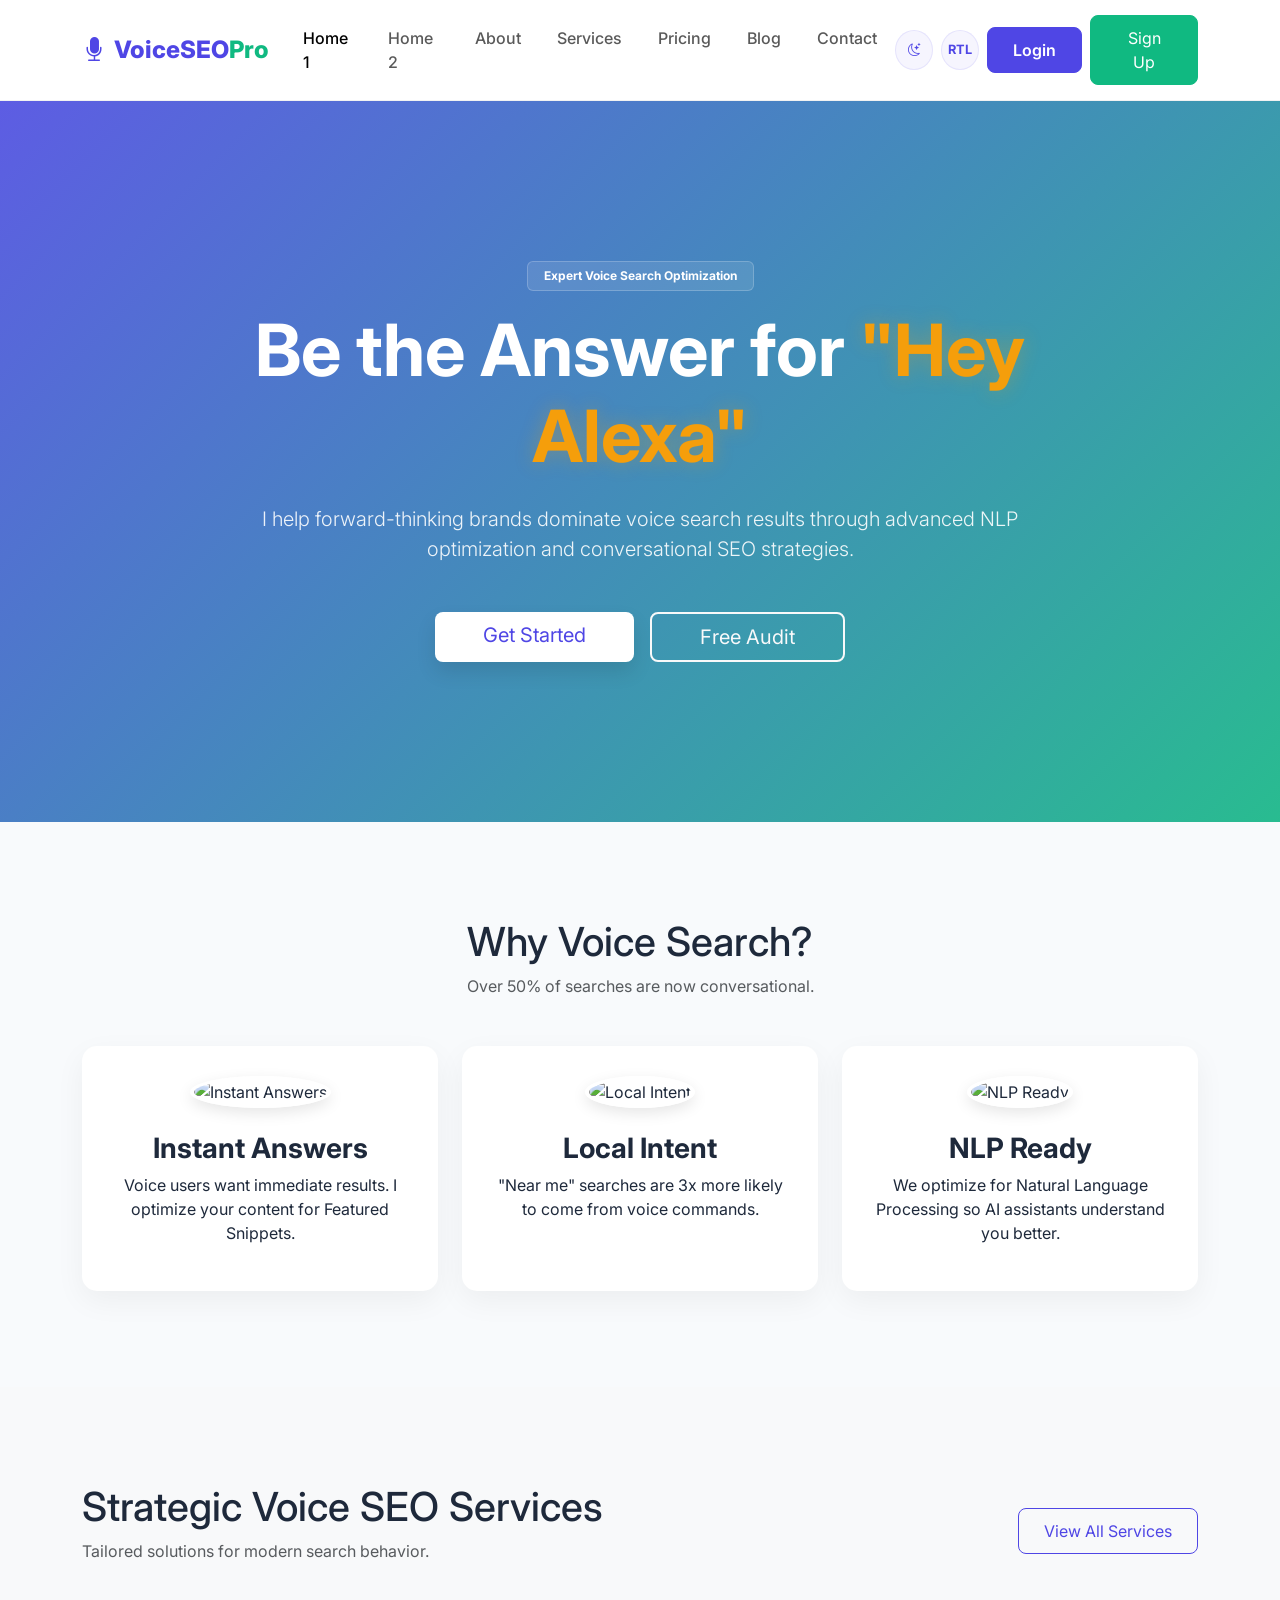
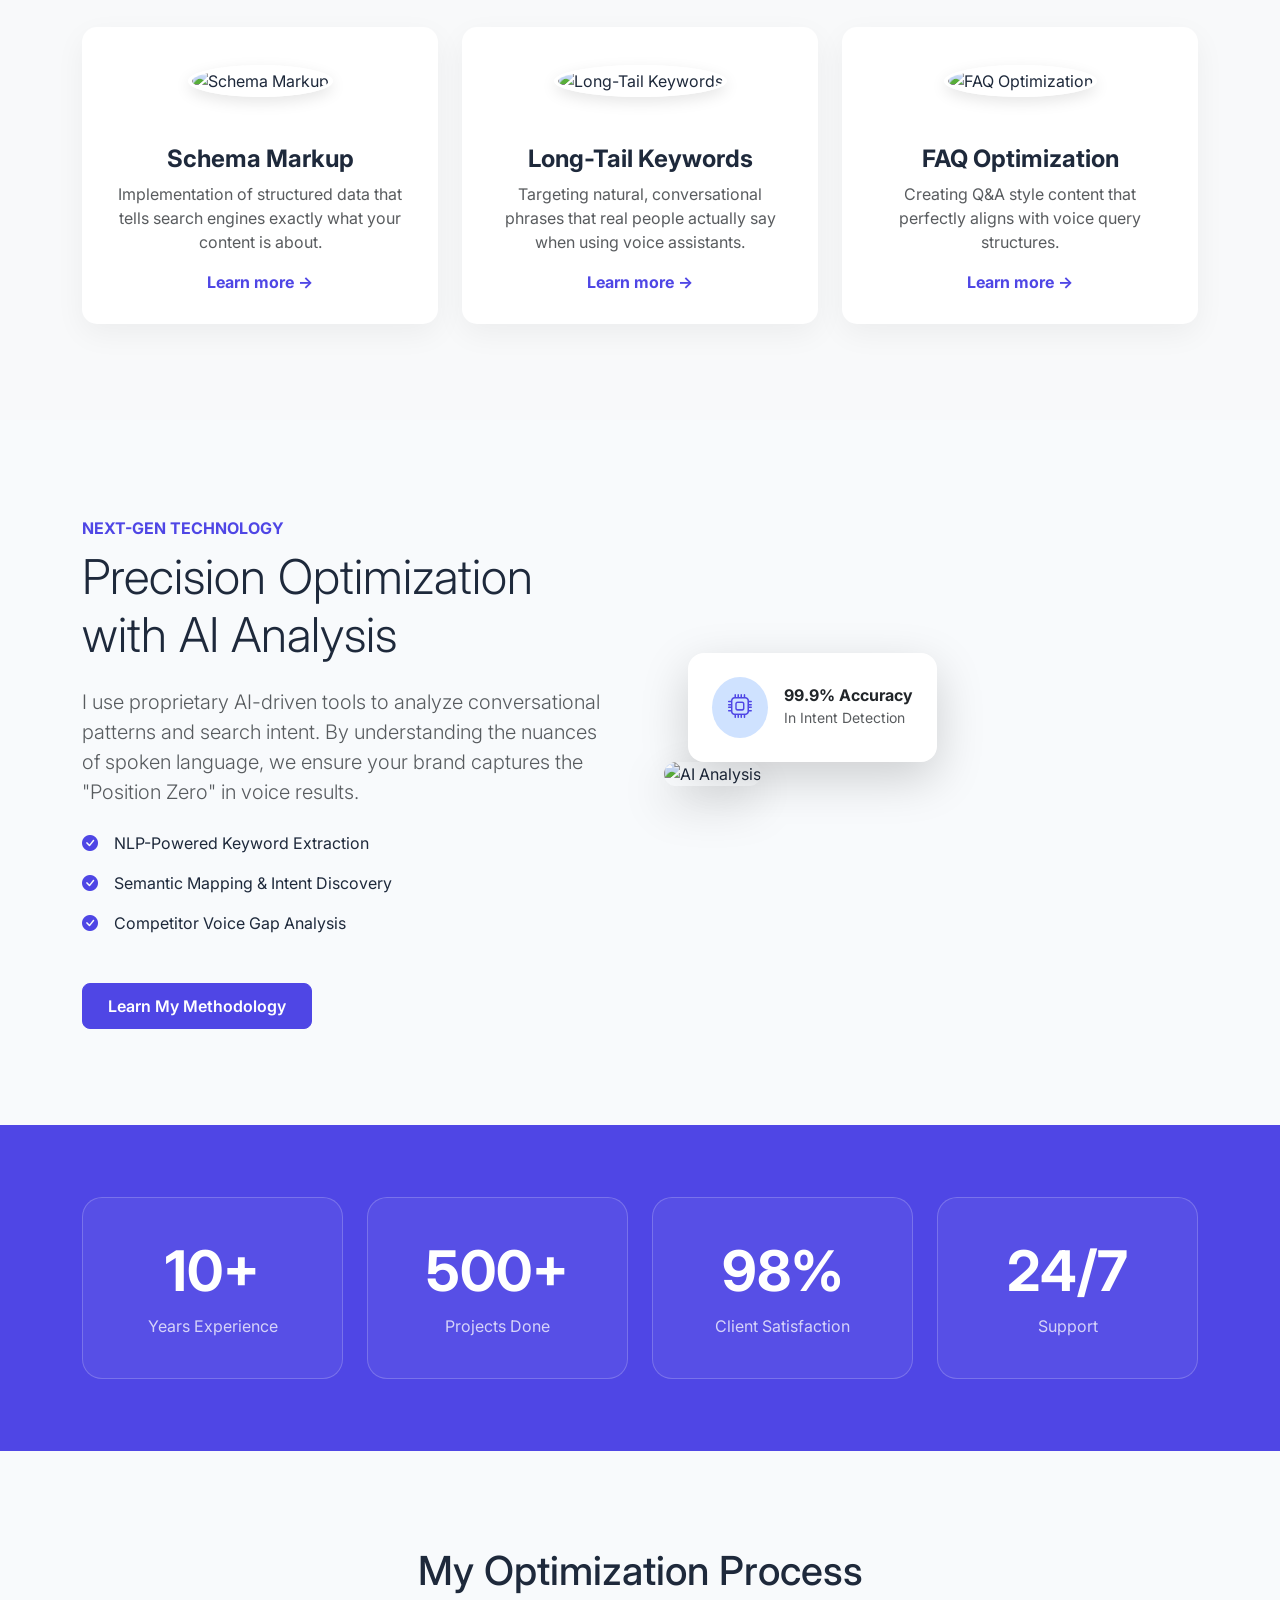
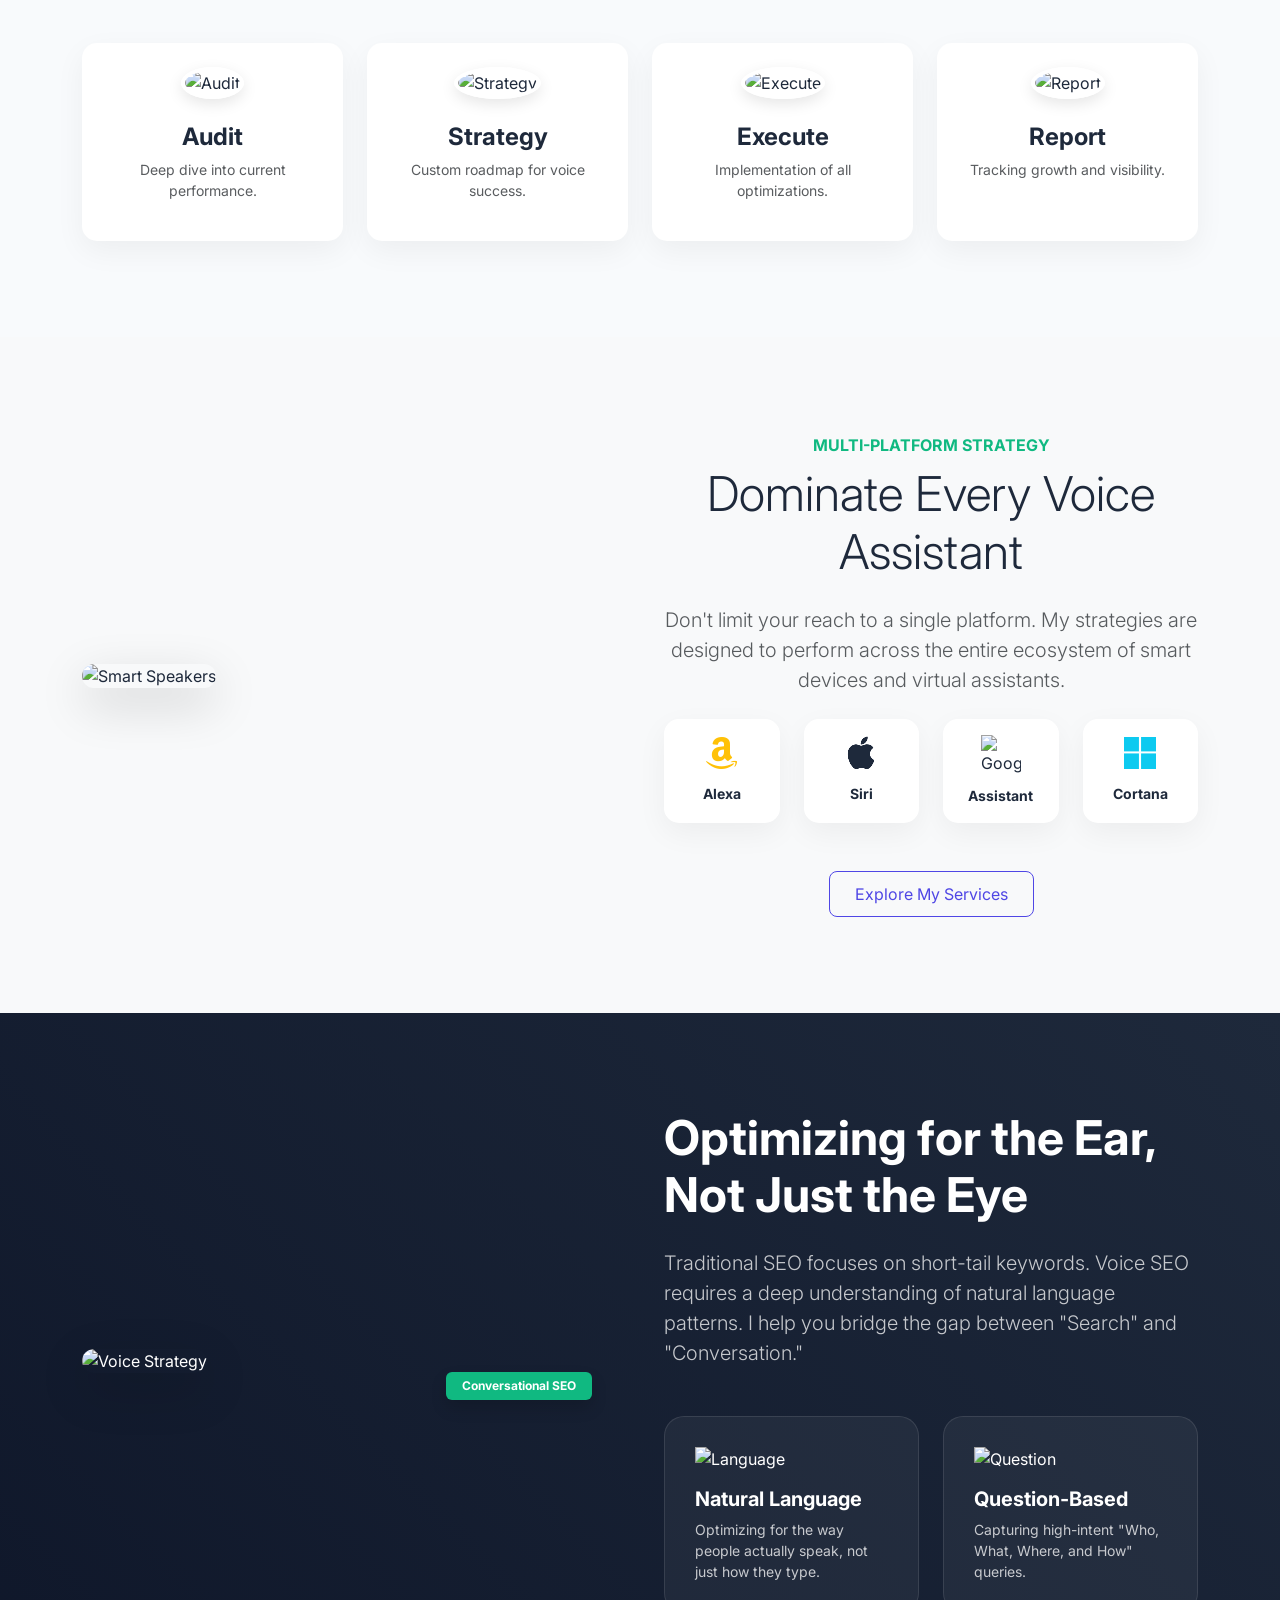
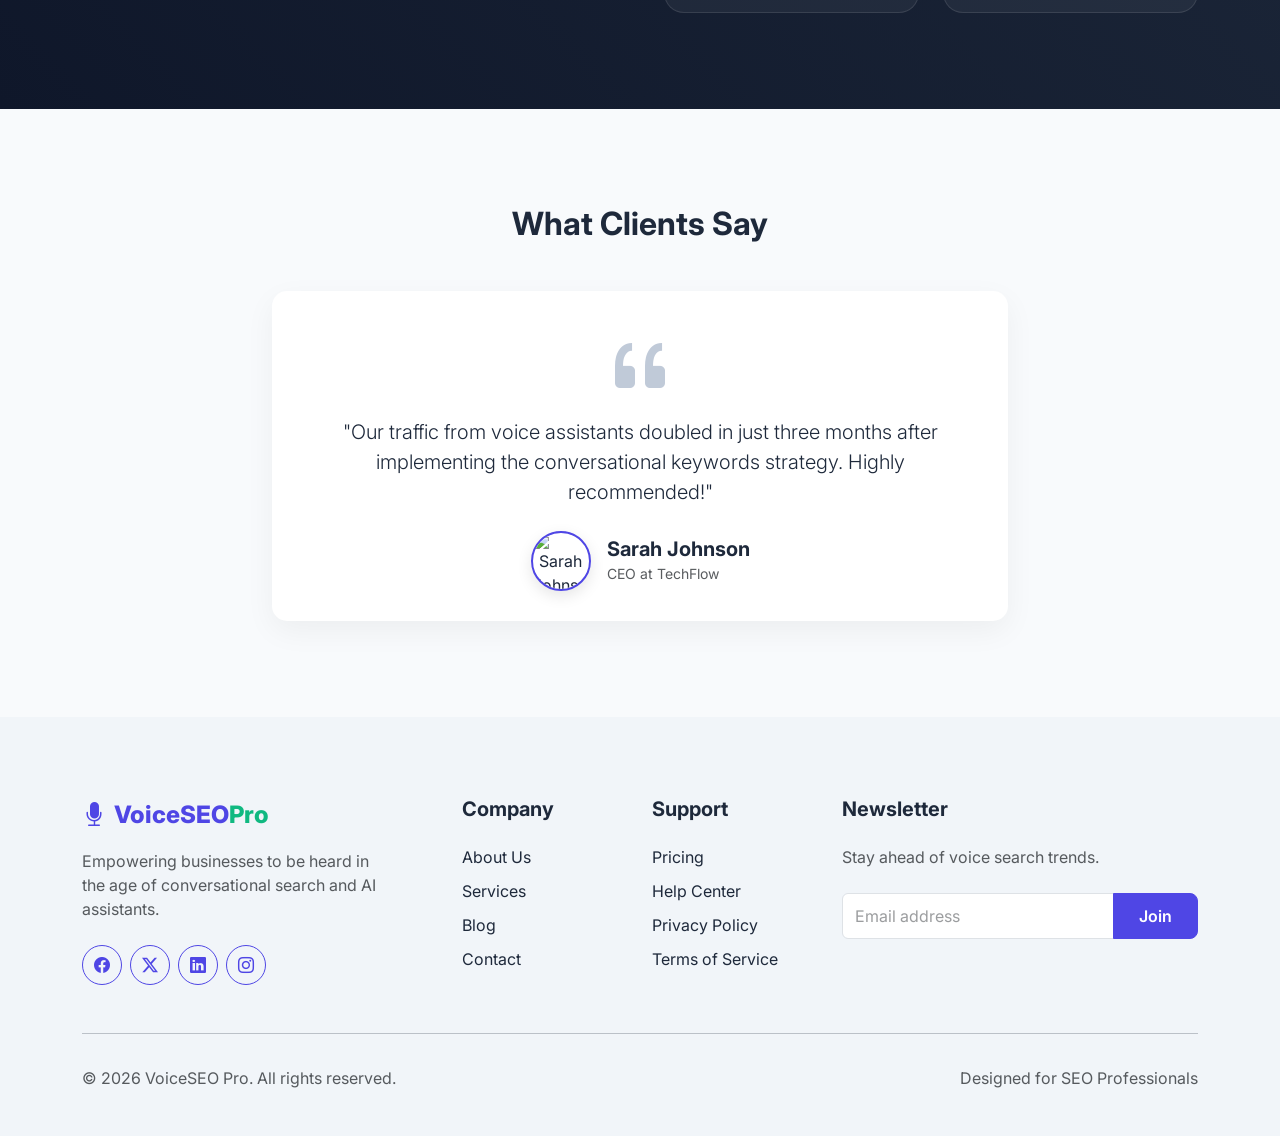
==== commit 9a5e7acf: "Add gap between login links for mobile" ====
--- a/index.html
+++ b/index.html
@@ -93,21 +93,21 @@
                 <div class="row g-4">
                     <div class="col-md-4">
                         <div class="custom-card text-center">
-                            <img src="https://img.icons8.com/color/96/lightning-bolt.png" alt="Instant" class="card-img-custom">
+                            <img src="https://images.unsplash.com/photo-1546410531-bb4caa6b424d?auto=format&fit=crop&q=80&w=800" alt="Instant Answers" class="card-img-custom rounded-circle mb-4">
                             <h3>Instant Answers</h3>
                             <p>Voice users want immediate results. I optimize your content for Featured Snippets.</p>
                         </div>
                     </div>
                     <div class="col-md-4">
                         <div class="custom-card text-center">
-                            <img src="https://img.icons8.com/color/96/marker.png" alt="Local" class="card-img-custom">
+                            <img src="https://images.unsplash.com/photo-1526628953301-3e589a6a8b74?auto=format&fit=crop&q=80&w=800" alt="Local Intent" class="card-img-custom rounded-circle mb-4">
                             <h3>Local Intent</h3>
                             <p>"Near me" searches are 3x more likely to come from voice commands.</p>
                         </div>
                     </div>
                     <div class="col-md-4">
                         <div class="custom-card text-center">
-                            <img src="https://img.icons8.com/color/96/chat--v1.png" alt="NLP" class="card-img-custom">
+                            <img src="https://images.unsplash.com/photo-1677442136019-21780ecad995?auto=format&fit=crop&q=80&w=800" alt="NLP Ready" class="card-img-custom rounded-circle mb-4">
                             <h3>NLP Ready</h3>
                             <p>We optimize for Natural Language Processing so AI assistants understand you better.</p>
                         </div>
@@ -132,7 +132,7 @@
                     <div class="col-lg-4 col-md-6">
                         <div class="custom-card text-center d-flex flex-column h-100">
                             <div class="mb-4 mt-2">
-                                <img src="https://img.icons8.com/color/96/code.png" alt="Schema" class="card-img-custom">
+                                <img src="https://images.unsplash.com/photo-1555066931-4365d14bab8c?auto=format&fit=crop&q=80&w=800" alt="Schema Markup" class="card-img-custom rounded-circle">
                             </div>
                             <h4 class="fw-bold">Schema Markup</h4>
                             <p class="text-muted flex-grow-1">Implementation of structured data that tells search engines exactly what your content is about.</p>
@@ -142,7 +142,7 @@
                     <div class="col-lg-4 col-md-6">
                         <div class="custom-card text-center d-flex flex-column h-100">
                             <div class="mb-4 mt-2">
-                                <img src="https://img.icons8.com/color/96/search--v1.png" alt="Keywords" class="card-img-custom">
+                                <img src="https://images.unsplash.com/photo-1432888622747-4eb9a8f2c20e?auto=format&fit=crop&q=80&w=800" alt="Long-Tail Keywords" class="card-img-custom rounded-circle">
                             </div>
                             <h4 class="fw-bold">Long-Tail Keywords</h4>
                             <p class="text-muted flex-grow-1">Targeting natural, conversational phrases that real people actually say when using voice assistants.</p>
@@ -152,7 +152,7 @@
                     <div class="col-lg-4 col-md-6">
                         <div class="custom-card text-center d-flex flex-column h-100">
                             <div class="mb-4 mt-2">
-                                <img src="https://img.icons8.com/color/96/faq.png" alt="FAQ" class="card-img-custom">
+                                <img src="https://images.unsplash.com/photo-1516321497487-e288fb19713f?auto=format&fit=crop&q=80&w=800" alt="FAQ Optimization" class="card-img-custom rounded-circle">
                             </div>
                             <h4 class="fw-bold">FAQ Optimization</h4>
                             <p class="text-muted flex-grow-1">Creating Q&A style content that perfectly aligns with voice query structures.</p>
@@ -239,28 +239,28 @@
                 <div class="row g-4 justify-content-center">
                     <div class="col-md-3">
                         <div class="custom-card text-center h-100 p-4">
-                            <img src="https://img.icons8.com/color/96/search-property.png" alt="Audit" class="card-img-custom">
+                            <img src="https://images.unsplash.com/photo-1460925895917-afdab827c52f?auto=format&fit=crop&q=80&w=800" alt="Audit" class="card-img-custom rounded-circle">
                             <h4 class="fw-bold">Audit</h4>
                             <p class="text-muted small">Deep dive into current performance.</p>
                         </div>
                     </div>
                     <div class="col-md-3">
                         <div class="custom-card text-center h-100 p-4">
-                            <img src="https://img.icons8.com/color/96/idea.png" alt="Strategy" class="card-img-custom">
+                            <img src="https://images.unsplash.com/photo-1552664730-d307ca884978?auto=format&fit=crop&q=80&w=800" alt="Strategy" class="card-img-custom rounded-circle">
                             <h4 class="fw-bold">Strategy</h4>
                             <p class="text-muted small">Custom roadmap for voice success.</p>
                         </div>
                     </div>
                     <div class="col-md-3">
                         <div class="custom-card text-center h-100 p-4">
-                            <img src="https://img.icons8.com/color/96/settings.png" alt="Execute" class="card-img-custom">
+                            <img src="https://images.unsplash.com/photo-1498050108023-c5249f4df085?auto=format&fit=crop&q=80&w=800" alt="Execute" class="card-img-custom rounded-circle">
                             <h4 class="fw-bold">Execute</h4>
                             <p class="text-muted small">Implementation of all optimizations.</p>
                         </div>
                     </div>
                     <div class="col-md-3">
                         <div class="custom-card text-center h-100 p-4">
-                            <img src="https://img.icons8.com/color/96/checked-checkbox.png" alt="Report" class="card-img-custom">
+                            <img src="https://images.unsplash.com/photo-1551288049-bebda4e38f71?auto=format&fit=crop&q=80&w=800" alt="Report" class="card-img-custom rounded-circle">
                             <h4 class="fw-bold">Report</h4>
                             <p class="text-muted small">Tracking growth and visibility.</p>
                         </div>
--- a/assets/css/style.css
+++ b/assets/css/style.css
@@ -247,15 +247,22 @@
 }
 
 .card-img-custom {
-    width: 64px;
-    height: 64px;
-    object-fit: contain;
+    width: 120px;
+    height: 120px;
+    object-fit: cover;
     margin-bottom: 1.5rem;
     transition: var(--transition);
+    border: 4px solid var(--card-bg-light);
+    box-shadow: 0 5px 15px rgba(0,0,0,0.1);
+}
+
+[data-bs-theme="dark"] .card-img-custom {
+    border-color: var(--card-bg-dark);
 }
 
 .custom-card:hover .card-img-custom {
-    transform: scale(1.1);
+    transform: scale(1.05);
+    box-shadow: 0 8px 25px rgba(79, 70, 229, 0.2);
 }
 
 .stat-card {
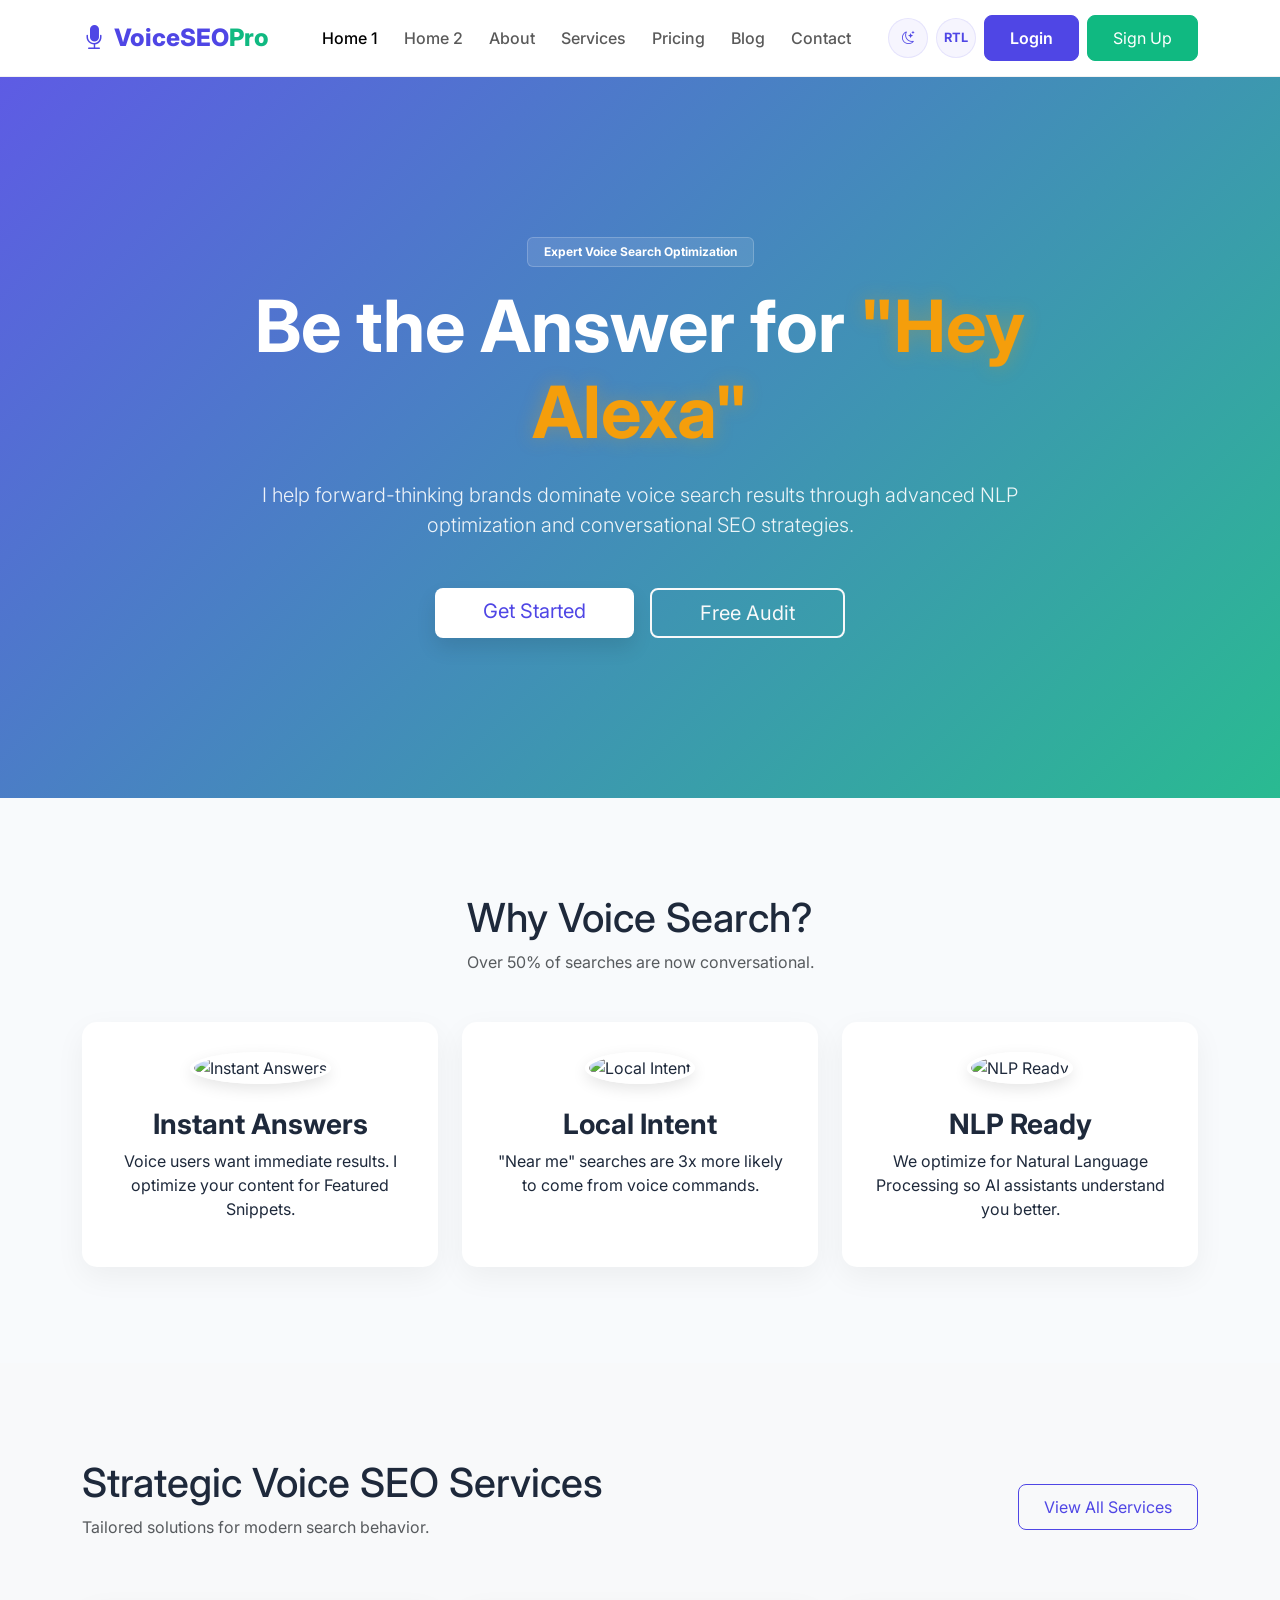
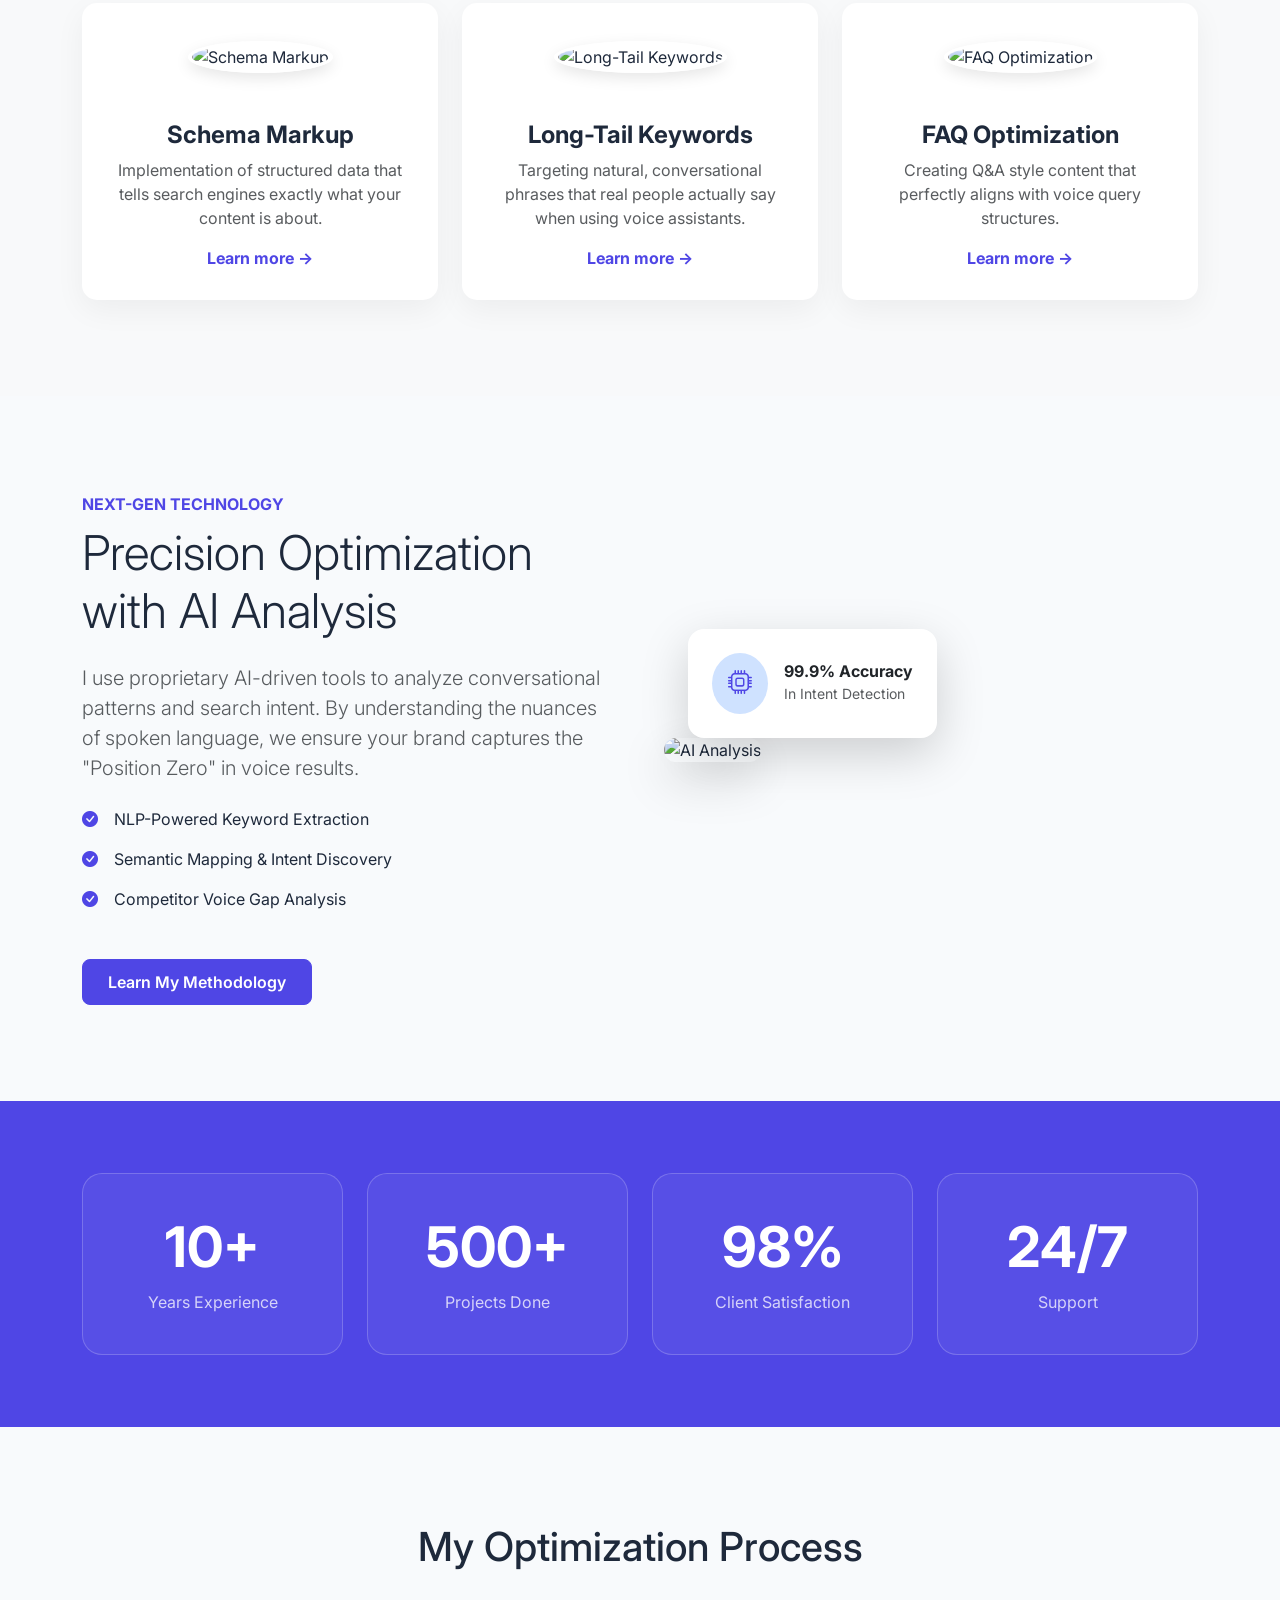
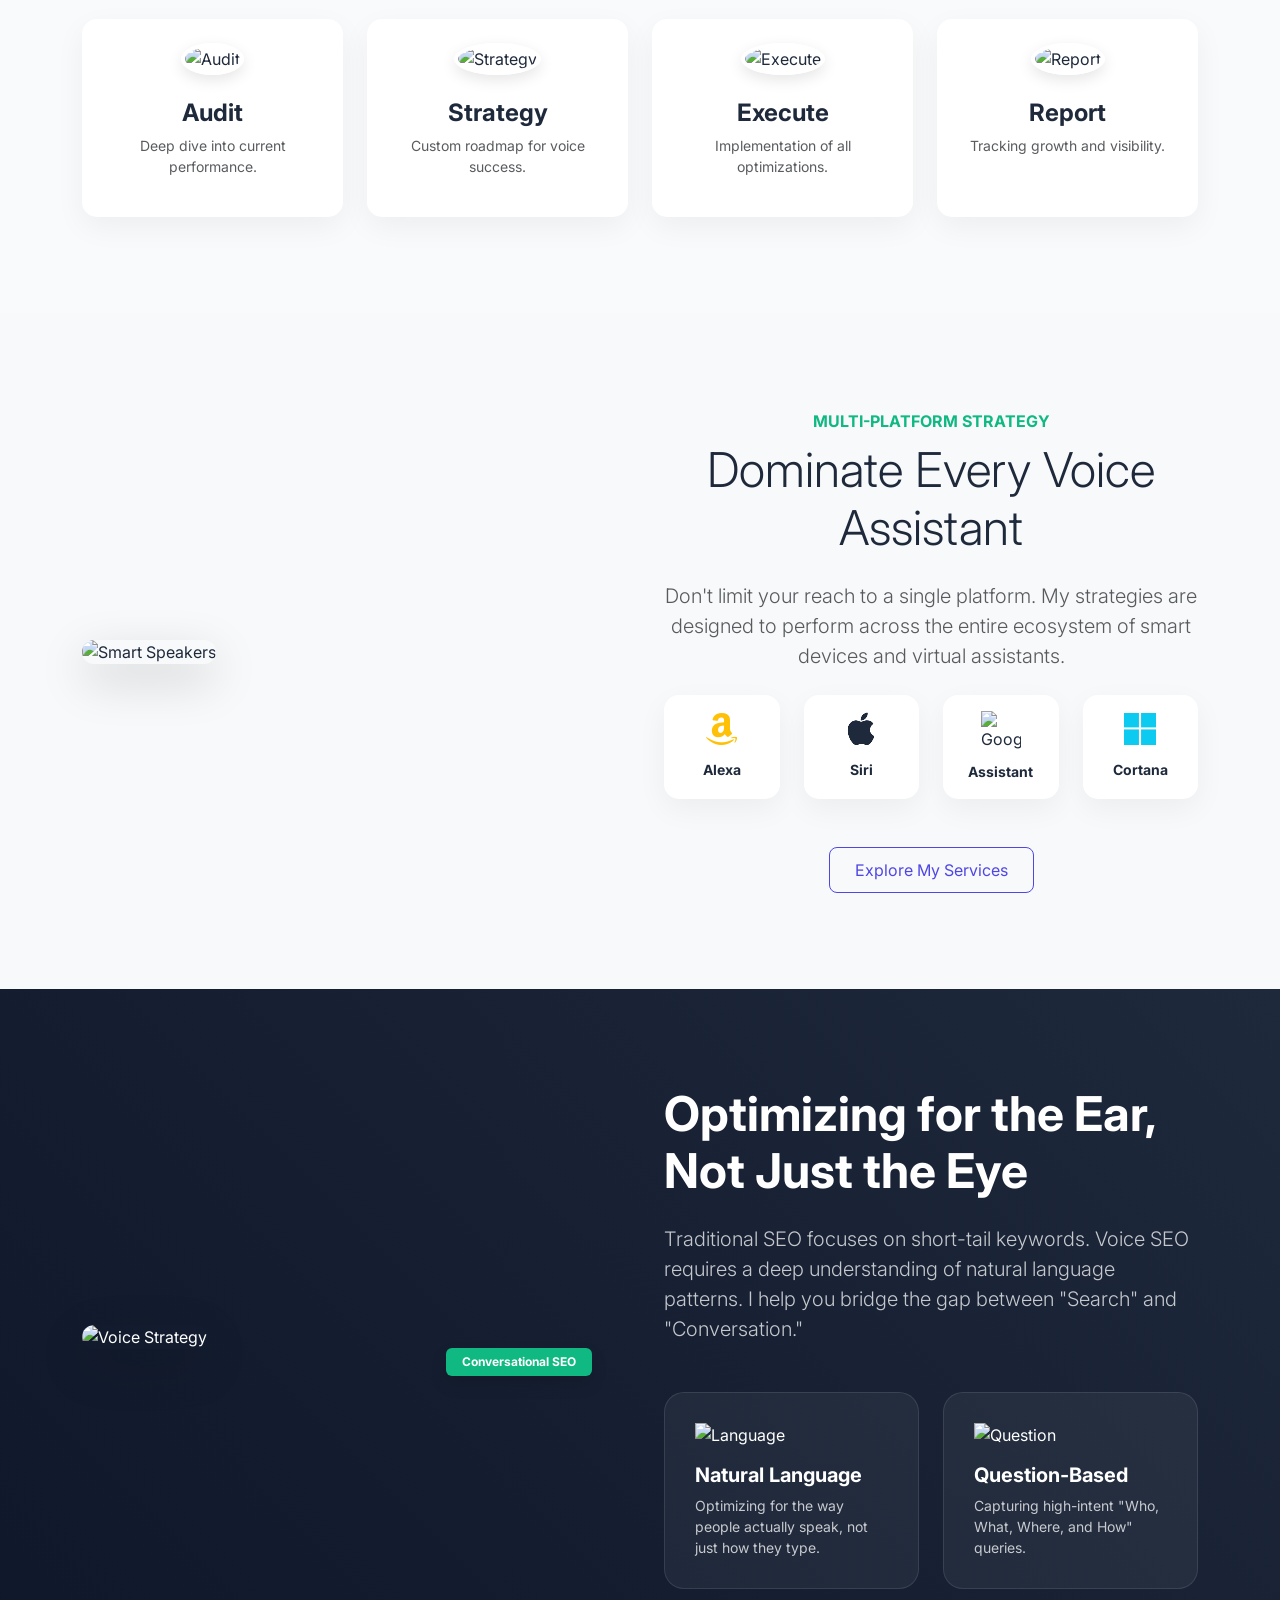
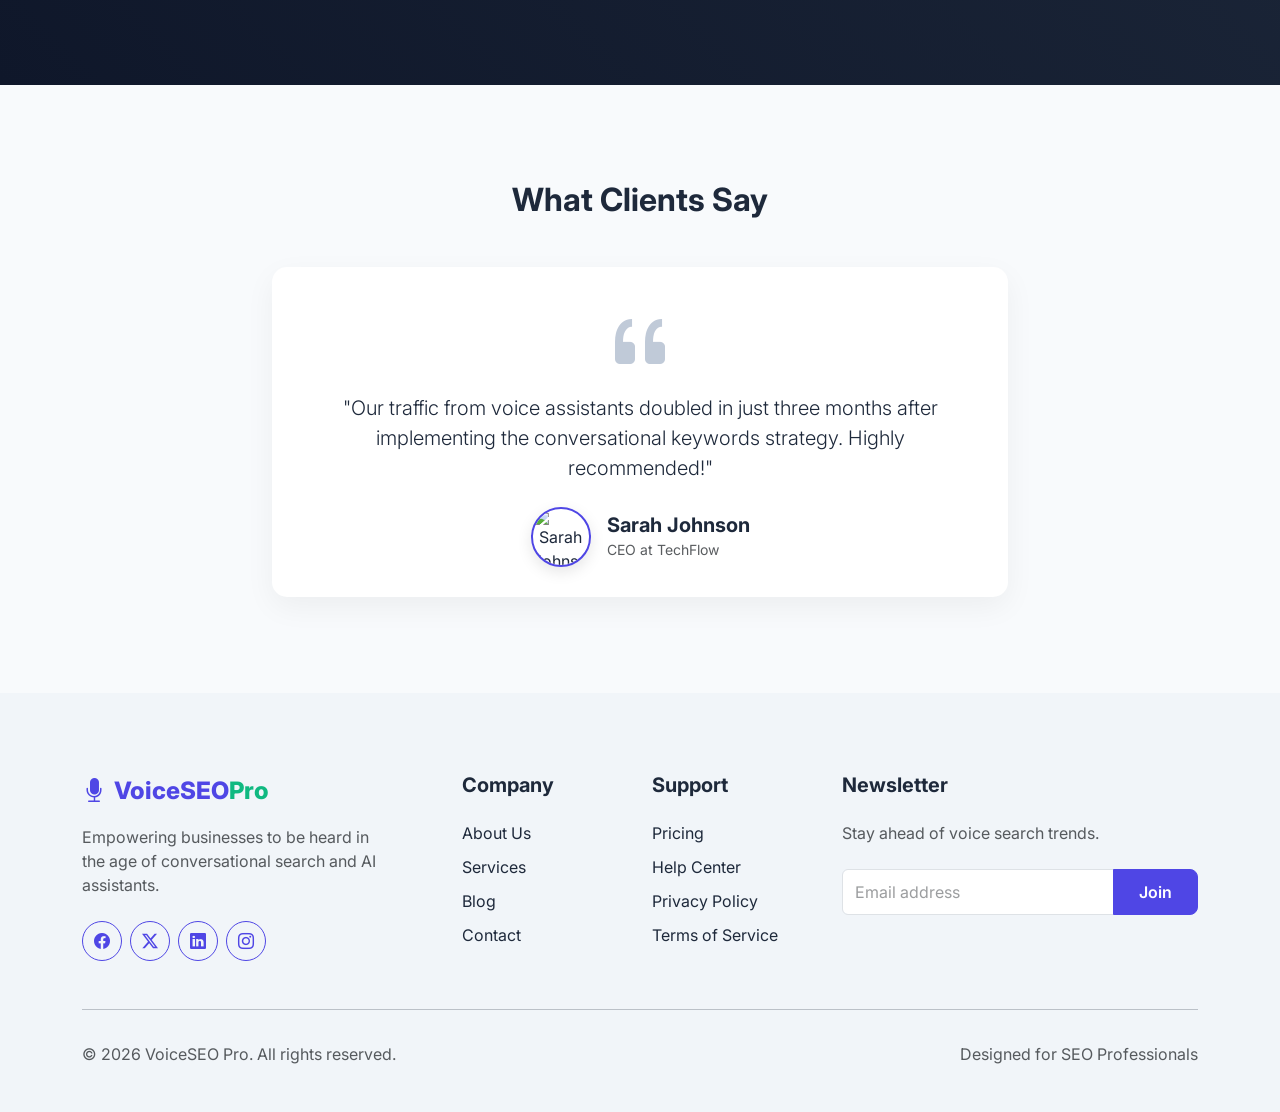
==== commit 3e9b3a40: "UI and layout updates: responsive offcanvas menus, tablet navbar alignment, login/register responsiv" ====
--- a/index.html
+++ b/index.html
@@ -27,10 +27,10 @@
             </a>
             
             <div class="d-flex align-items-center order-lg-3">
-                <button class="icon-btn me-2" id="theme-toggle">
+                <button class="icon-btn me-2 d-none d-lg-inline-flex theme-toggle">
                     <i class="bi bi-moon-stars"></i>
                 </button>
-                <button class="icon-btn me-2" id="rtl-toggle">
+                <button class="icon-btn me-2 d-none d-lg-inline-flex rtl-toggle">
                     RTL
                 </button>
                 <a href="login.html" class="btn btn-primary d-none d-lg-inline-block me-2">Login</a>
@@ -57,6 +57,14 @@
                         <li class="nav-item"><a class="nav-link" href="contact.html">Contact</a></li>
                     </ul>
                     <div class="d-lg-none mt-4">
+                        <div class="d-flex justify-content-center gap-3 mb-4">
+                            <button class="icon-btn theme-toggle">
+                                <i class="bi bi-moon-stars"></i>
+                            </button>
+                            <button class="icon-btn rtl-toggle">
+                                RTL
+                            </button>
+                        </div>
                         <a href="login.html" class="btn btn-primary w-100 mb-2">Login</a>
                         <a href="register.html" class="btn btn-secondary w-100">Sign Up</a>
                     </div>
@@ -142,7 +150,7 @@
                     <div class="col-lg-4 col-md-6">
                         <div class="custom-card text-center d-flex flex-column h-100">
                             <div class="mb-4 mt-2">
-                                <img src="https://images.unsplash.com/photo-1432888622747-4eb9a8f2c20e?auto=format&fit=crop&q=80&w=800" alt="Long-Tail Keywords" class="card-img-custom rounded-circle">
+                                <img src="https://images.unsplash.com/photo-1460925895917-afdab827c52f?auto=format&fit=crop&q=80&w=800" alt="Long-Tail Keywords" class="card-img-custom rounded-circle">
                             </div>
                             <h4 class="fw-bold">Long-Tail Keywords</h4>
                             <p class="text-muted flex-grow-1">Targeting natural, conversational phrases that real people actually say when using voice assistants.</p>
--- a/assets/css/style.css
+++ b/assets/css/style.css
@@ -113,7 +113,34 @@
 
 .nav-link {
     font-weight: 500;
-    margin: 0 10px;
+    margin: 0 5px;
+    white-space: nowrap;
+}
+
+.navbar .btn {
+    white-space: nowrap;
+}
+
+@media (min-width: 992px) and (max-width: 1199px) {
+    .navbar-brand {
+        font-size: 1.25rem;
+    }
+    .nav-link {
+        font-size: 14px;
+        margin: 0 2px;
+        padding: 0.5rem 0.4rem !important;
+    }
+    .navbar .btn {
+        padding: 0.375rem 0.75rem;
+        font-size: 14px;
+    }
+    .navbar .icon-btn {
+        width: 38px;
+        height: 38px;
+    }
+    .navbar .me-2 {
+        margin-right: 0.25rem !important;
+    }
 }
 
 /* Hero Section */
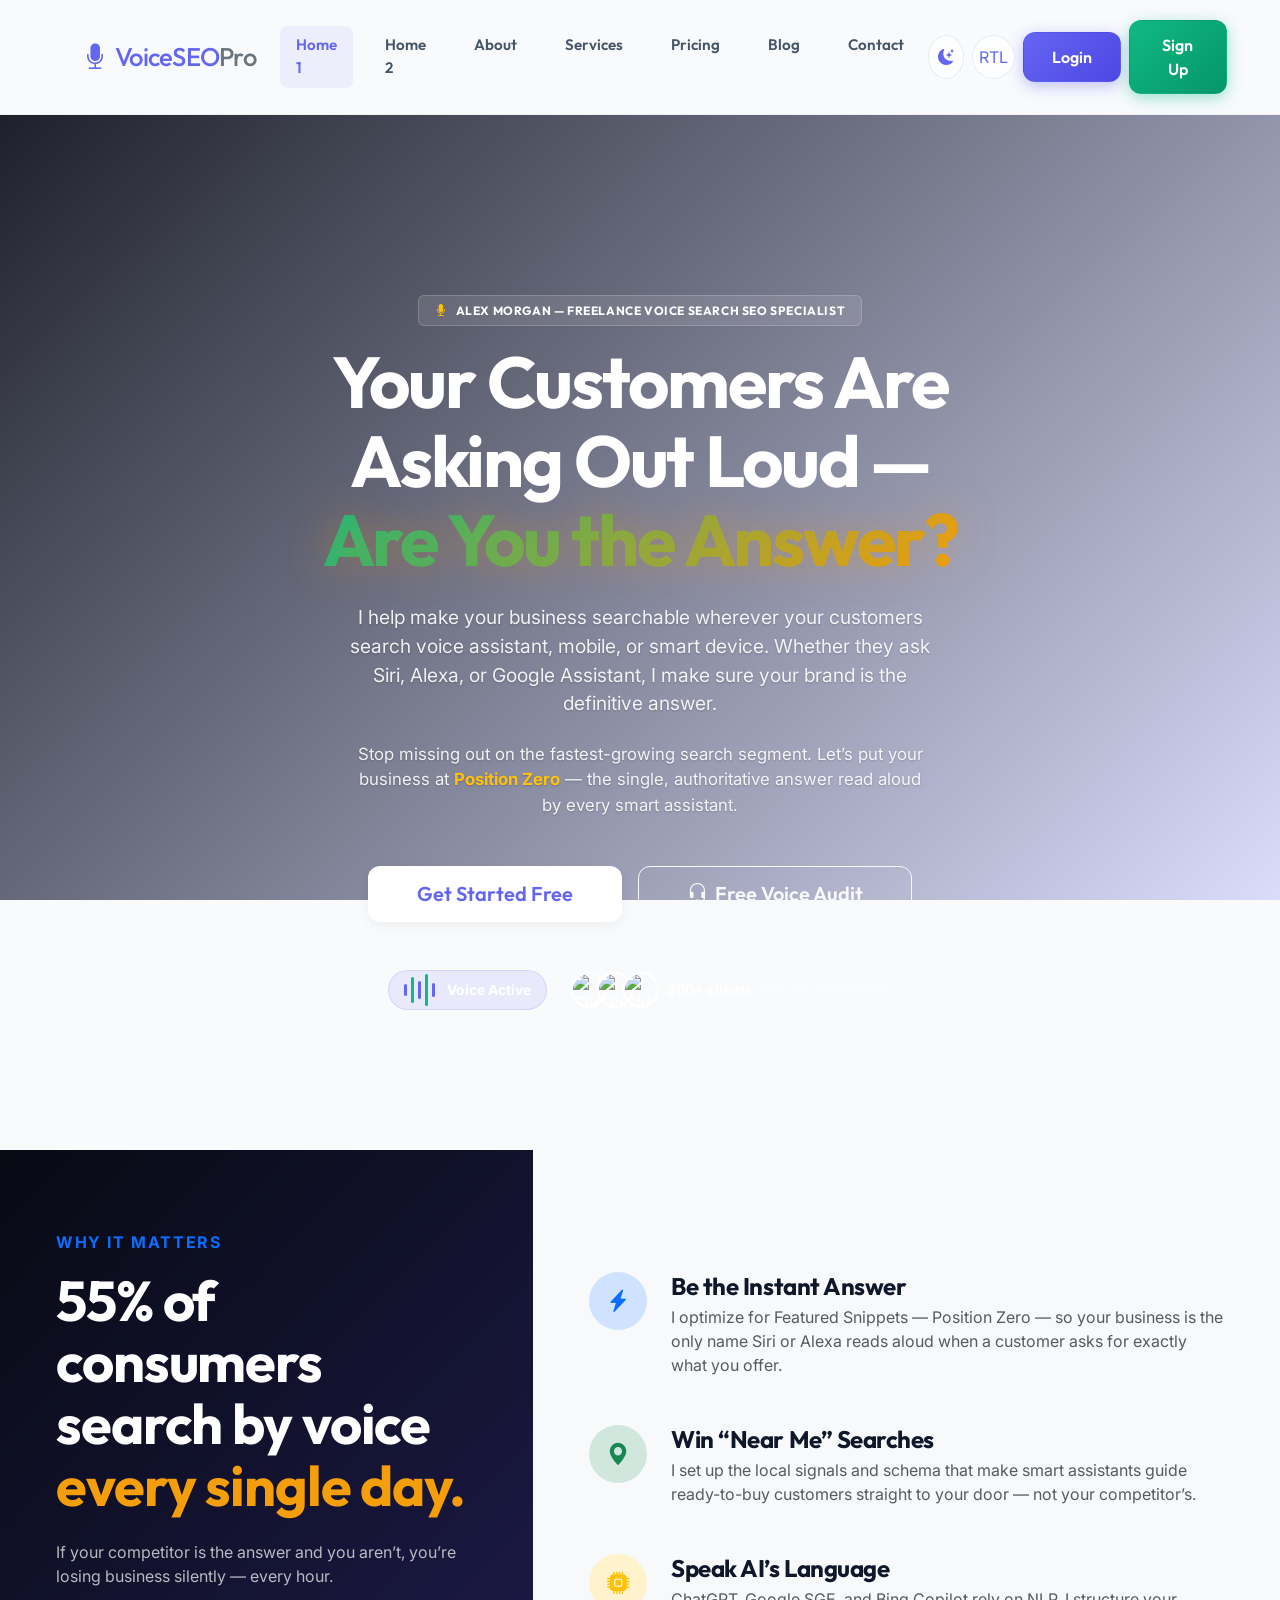
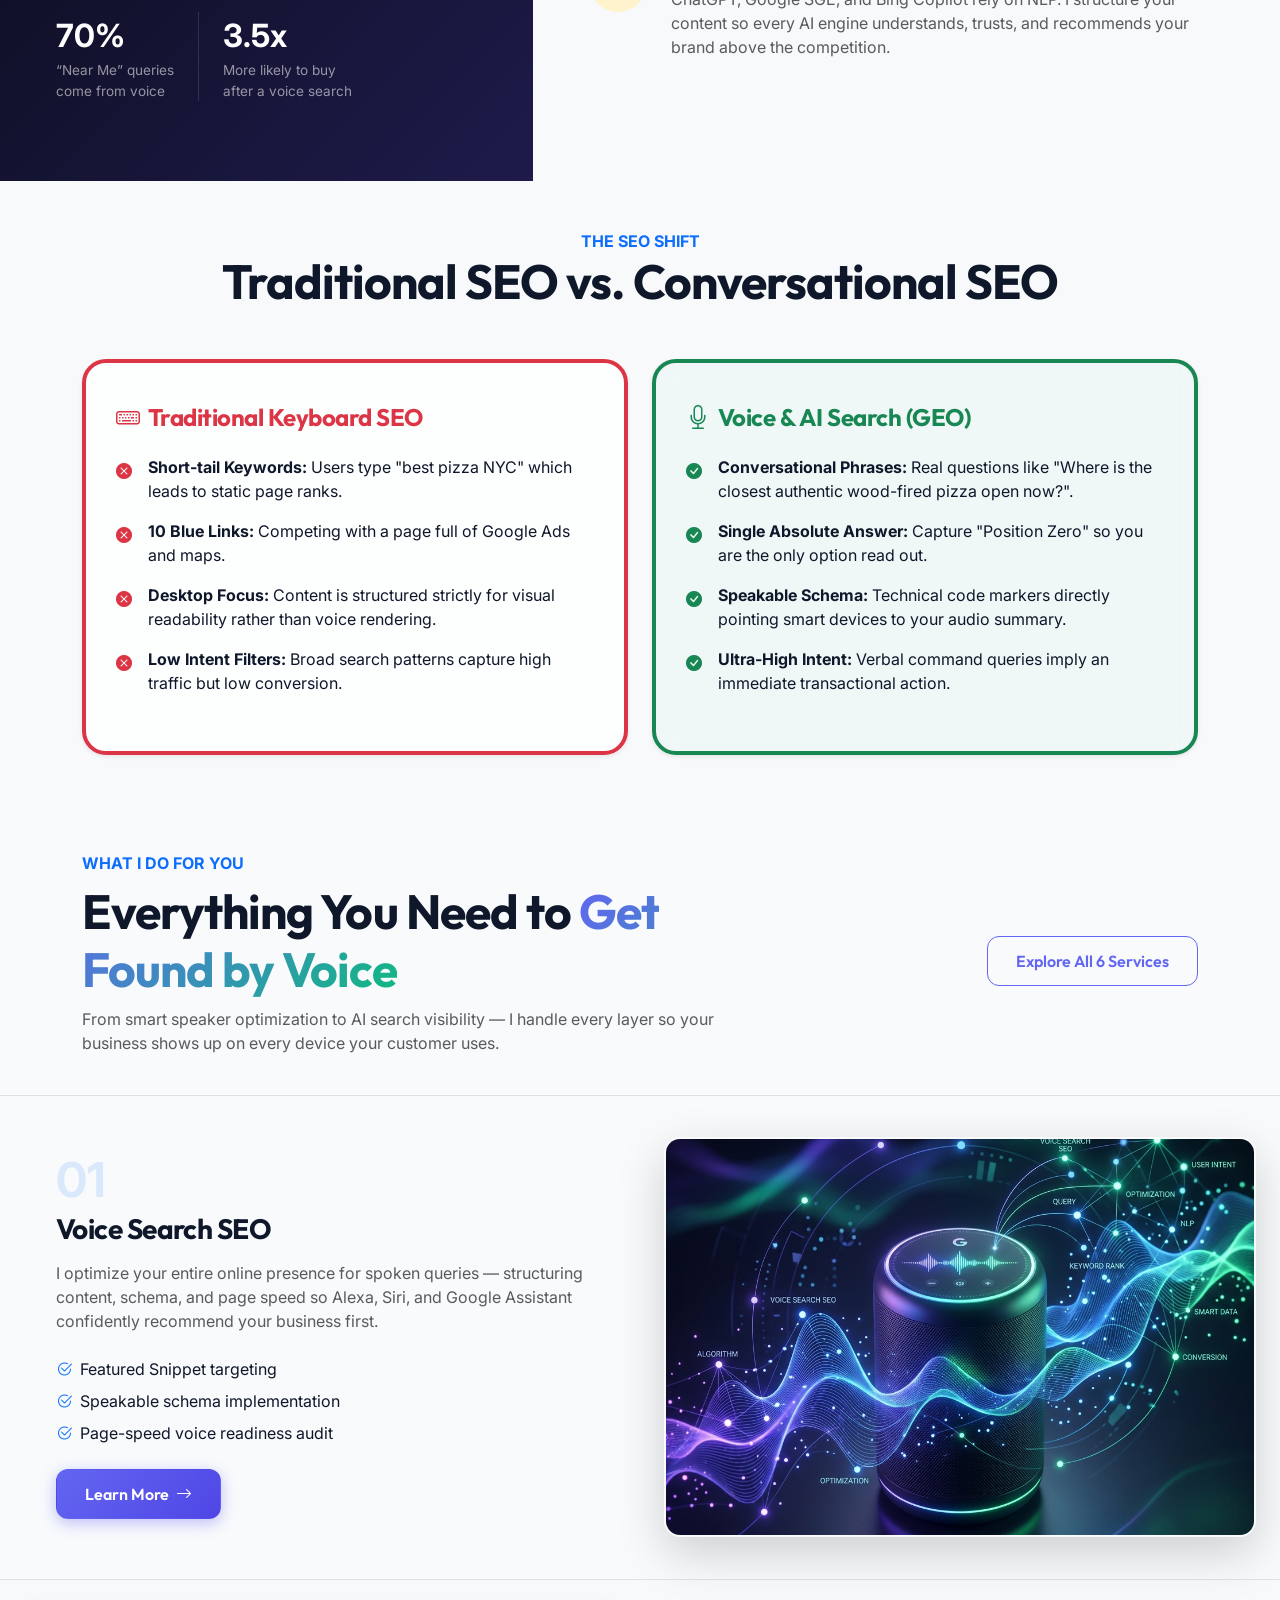
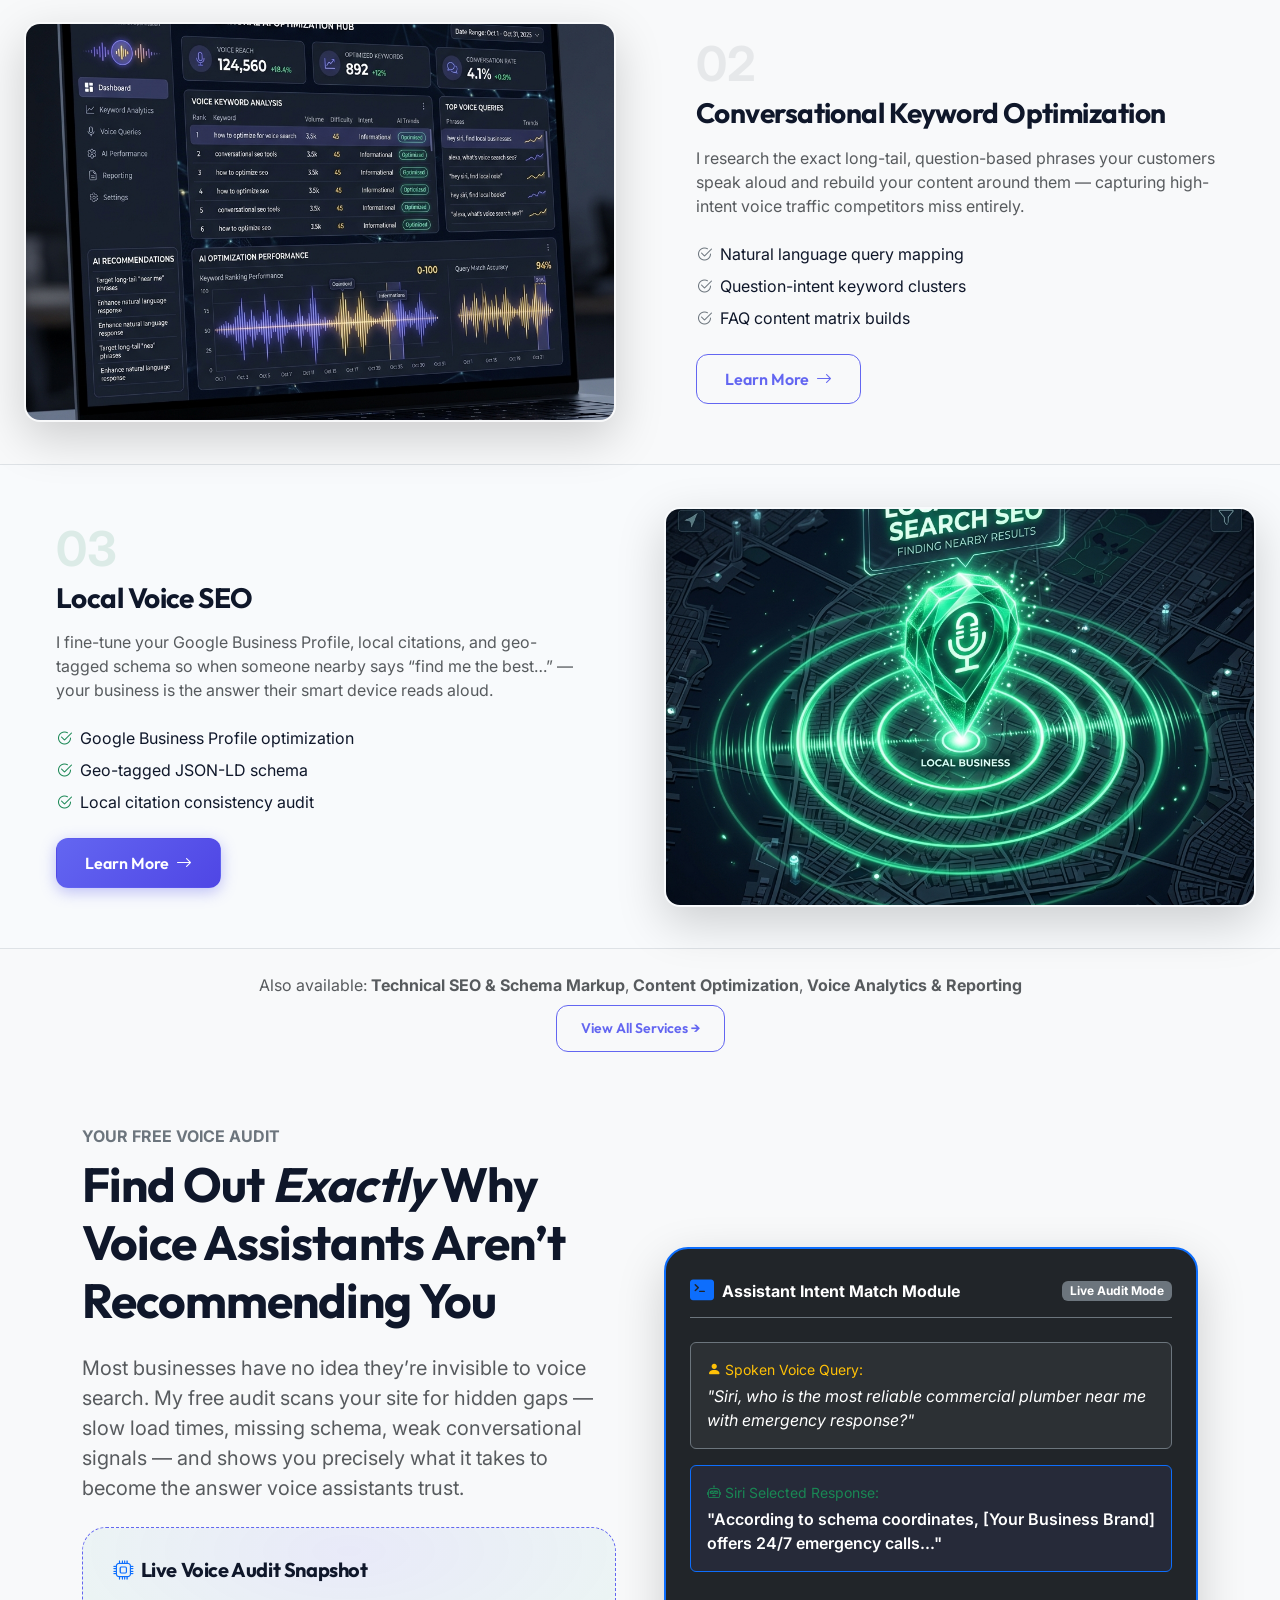
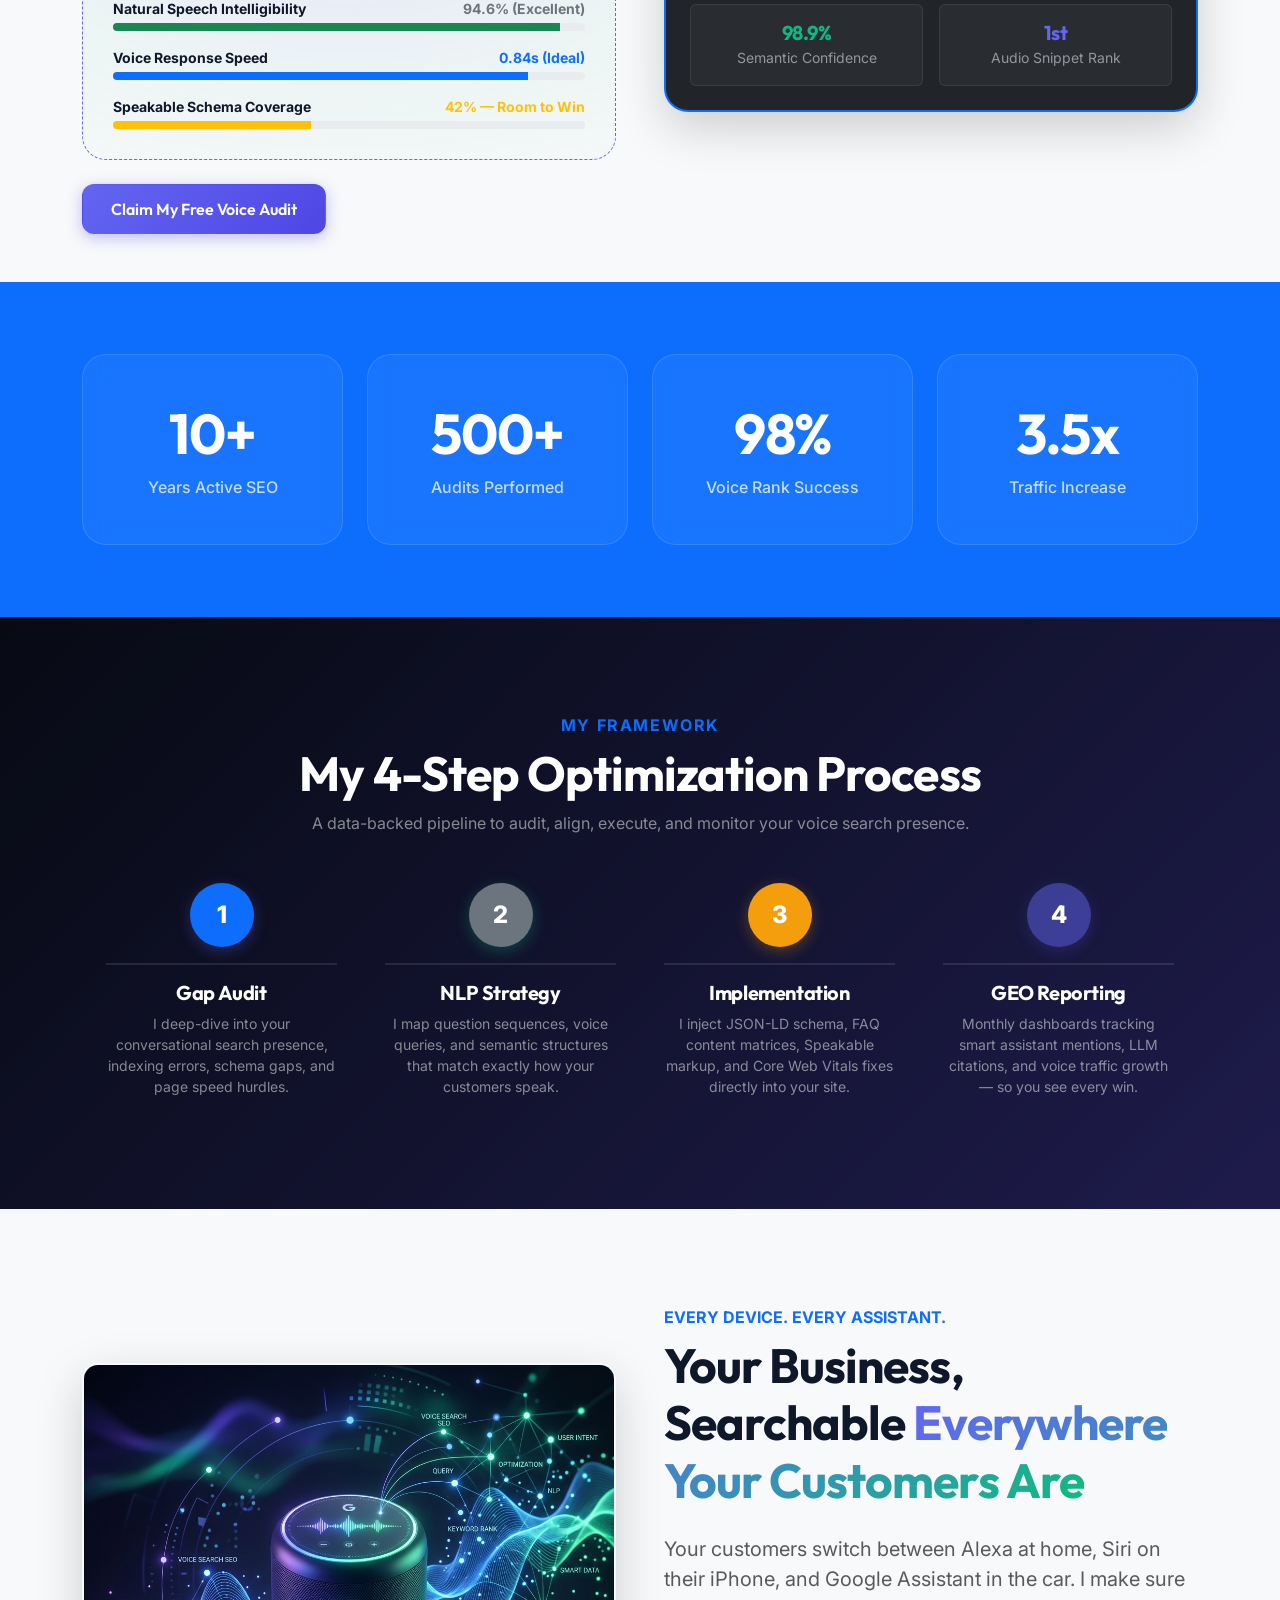
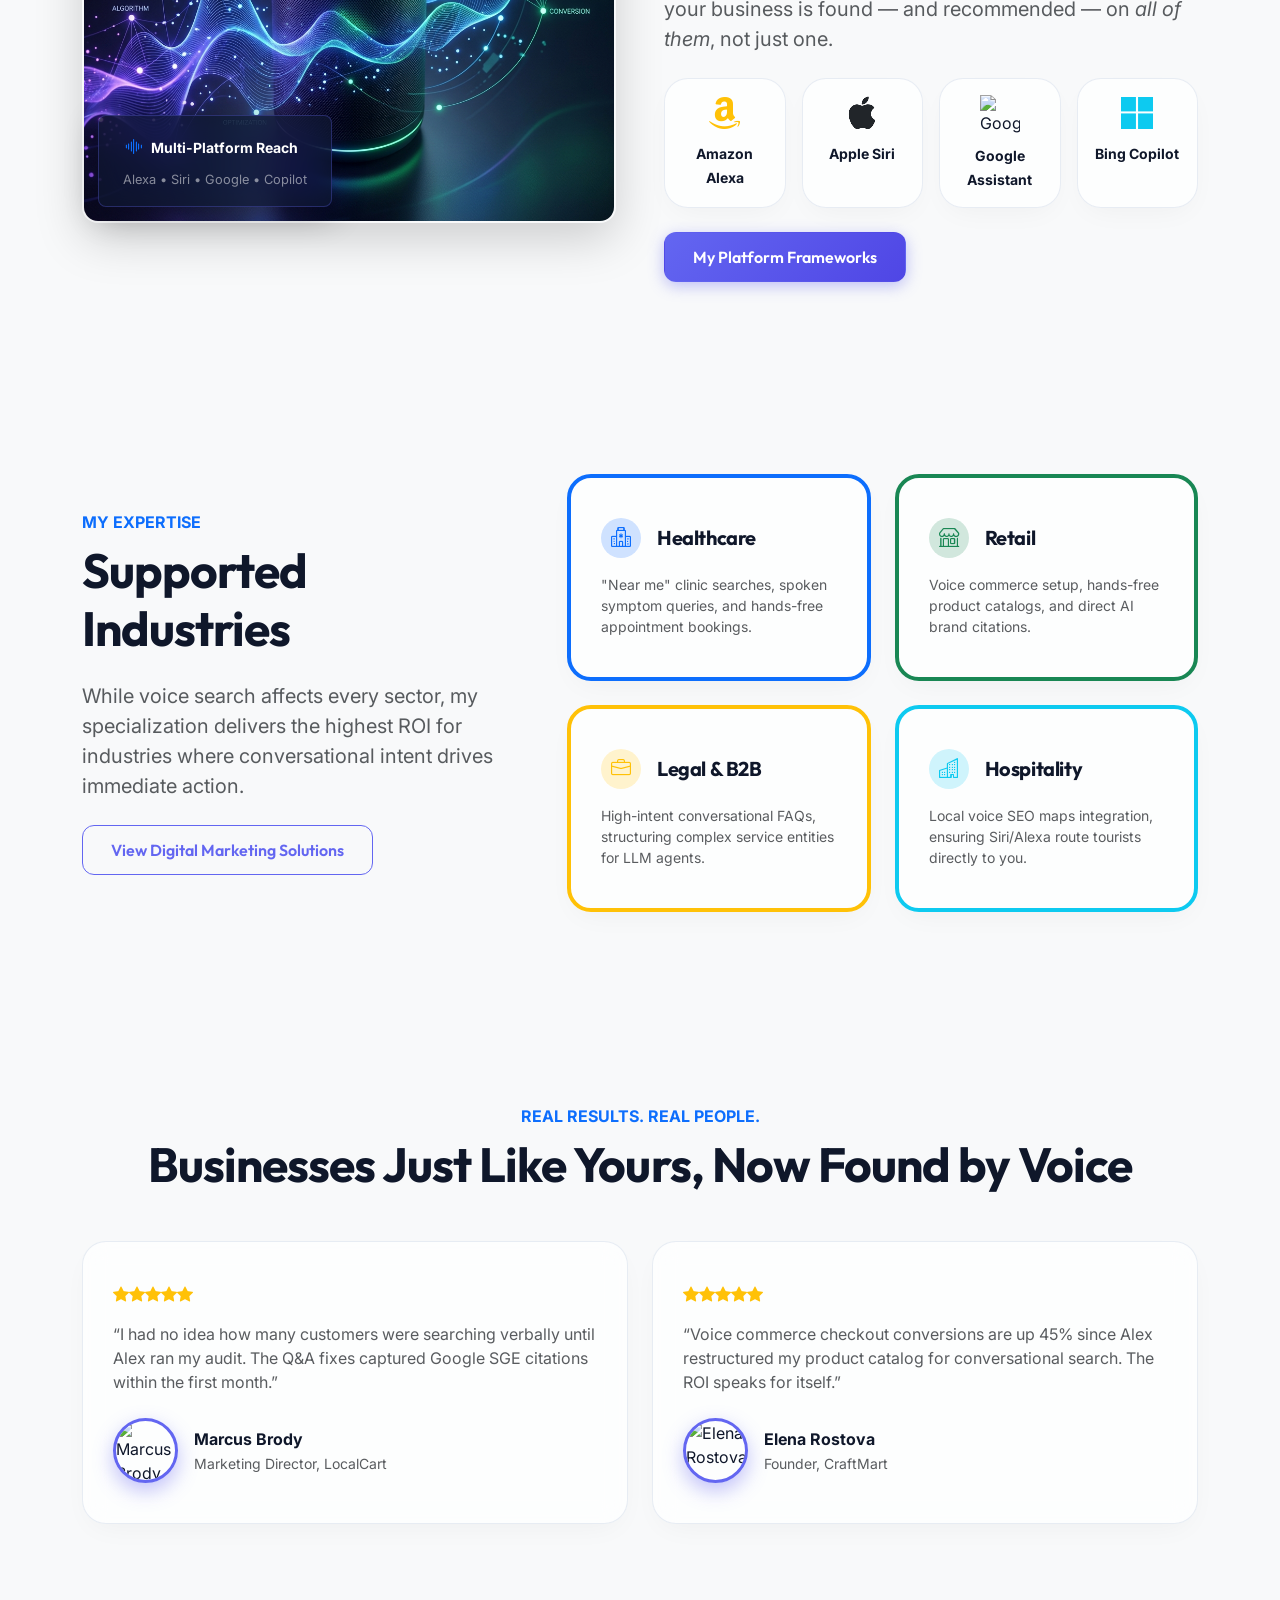
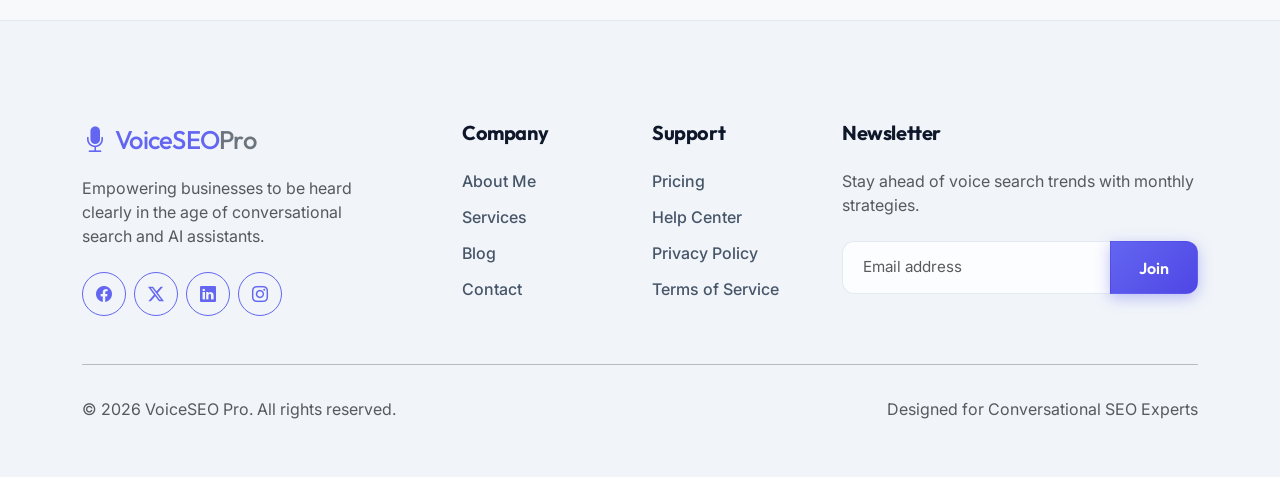
==== commit 3eca238e: "2nd commit" ====
--- a/index.html
+++ b/index.html
@@ -4,14 +4,12 @@
     <meta charset="UTF-8">
     <meta name="viewport" content="width=device-width, initial-scale=1.0">
     <title>VoiceSEO Pro | Freelance Voice Search SEO Specialist</title>
-    <meta name="description" content="Professional Voice Search SEO optimization services to help your business rank on Alexa, Siri, and Google Assistant.">
+    <meta name="description" content="Professional Voice Search SEO optimization services to help your business rank on Alexa, Siri, Google Assistant, and Generative AI engines.">
     
     <!-- Bootstrap 5 CSS -->
     <link href="https://cdn.jsdelivr.net/npm/bootstrap@5.3.3/dist/css/bootstrap.min.css" rel="stylesheet">
     <!-- Bootstrap Icons -->
     <link rel="stylesheet" href="https://cdn.jsdelivr.net/npm/bootstrap-icons@1.11.3/font/bootstrap-icons.min.css">
-    <!-- Google Fonts -->
-    <link href="https://fonts.googleapis.com/css2?family=Inter:wght@400;500;600;700;800&display=swap" rel="stylesheet">
     <!-- Custom CSS -->
     <link rel="icon" type="image/svg+xml" href="assets/img/favicon.svg">
     <link rel="stylesheet" href="assets/css/style.css">
@@ -19,22 +17,23 @@
 <body>
 
     <!-- Header -->
-    <header class="navbar navbar-expand-lg sticky-top bg-body">
+    <header class="navbar navbar-expand-xl sticky-top">
         <div class="container">
             <a class="navbar-brand d-flex align-items-center" href="index.html">
                 <i class="bi bi-mic-fill me-2"></i>
                 <span>VoiceSEO<span class="text-secondary">Pro</span></span>
             </a>
             
-            <div class="d-flex align-items-center order-lg-3">
-                <button class="icon-btn me-2 d-none d-lg-inline-flex theme-toggle">
-                    <i class="bi bi-moon-stars"></i>
+            <div class="d-flex align-items-center order-xl-3">
+                <!-- Theme and RTL Toggles -->
+                <button class="icon-btn me-2 d-none d-xl-inline-flex theme-toggle">
+                    <i class="bi bi-moon-stars-fill"></i>
                 </button>
-                <button class="icon-btn me-2 d-none d-lg-inline-flex rtl-toggle">
+                <button class="icon-btn me-2 d-none d-xl-inline-flex rtl-toggle">
                     RTL
                 </button>
-                <a href="login.html" class="btn btn-primary d-none d-lg-inline-block me-2">Login</a>
-                <a href="register.html" class="btn btn-secondary d-none d-lg-inline-block">Sign Up</a>
+                <a href="login.html" class="btn btn-primary d-none d-xl-inline-block me-2">Login</a>
+                <a href="register.html" class="btn btn-secondary d-none d-xl-inline-block">Sign Up</a>
                 
                 <button class="navbar-toggler ms-2" type="button" data-bs-toggle="offcanvas" data-bs-target="#offcanvasNavbar">
                     <span class="navbar-toggler-icon"></span>
@@ -42,8 +41,8 @@
             </div>
 
             <div class="offcanvas offcanvas-end" tabindex="-1" id="offcanvasNavbar">
-                <div class="offcanvas-header">
-                    <h5 class="offcanvas-title">Menu</h5>
+                <div class="offcanvas-header border-bottom">
+                    <h5 class="offcanvas-title fw-bold text-primary">VoiceSEO Pro</h5>
                     <button type="button" class="btn-close" data-bs-dismiss="offcanvas"></button>
                 </div>
                 <div class="offcanvas-body">
@@ -56,10 +55,10 @@
                         <li class="nav-item"><a class="nav-link" href="blog.html">Blog</a></li>
                         <li class="nav-item"><a class="nav-link" href="contact.html">Contact</a></li>
                     </ul>
-                    <div class="d-lg-none mt-4">
+                    <div class="d-xl-none mt-4 border-top pt-4">
                         <div class="d-flex justify-content-center gap-3 mb-4">
                             <button class="icon-btn theme-toggle">
-                                <i class="bi bi-moon-stars"></i>
+                                <i class="bi bi-moon-stars-fill"></i>
                             </button>
                             <button class="icon-btn rtl-toggle">
                                 RTL
@@ -75,203 +74,349 @@
 
     <main>
         <!-- Hero Section -->
-        <section class="hero-section">
+        <section class="hero-section d-flex align-items-center">
             <div class="container">
-                <div class="row justify-content-center">
-                    <div class="col-lg-10 text-center animate-up">
-                        <span class="badge mb-3 p-2 px-3">Expert Voice Search Optimization</span>
-                        <h1 class="display-2 fw-bold mb-4">Be the Answer for <span class="text-primary">"Hey Alexa"</span></h1>
-                        <p class="lead mb-5 mx-auto" style="max-width: 800px;">I help forward-thinking brands dominate voice search results through advanced NLP optimization and conversational SEO strategies.</p>
-                        <div class="d-flex justify-content-center gap-3">
-                            <a href="services.html" class="btn btn-light btn-lg px-5">Get Started</a>
-                            <a href="contact.html" class="btn btn-outline-light btn-lg px-5">Free Audit</a>
-                        </div>
-                    </div>
-                </div>
-            </div>
-        </section>
-
-        <!-- Section 2: Why Voice SEO -->
-        <section class="py-5">
+                <div class="row align-items-center g-5">
+                    <div class="col-lg-10 col-xl-8 mx-auto text-center animate-up">
+                        <span class="badge mb-3 p-2 px-3"><i class="bi bi-mic-fill me-2 text-warning"></i>Alex Morgan &mdash; Freelance Voice Search SEO Specialist</span>
+                        <h1 class="display-3 fw-bold mb-4">Your Customers Are <br>Asking Out Loud &mdash;<br><span class="text-gradient-alt">Are You the Answer?</span></h1>
+                        <p class="lead mb-4 mx-auto" style="font-size: 1.2rem; max-width: 600px;">I help make your business searchable wherever your customers search voice assistant, mobile, or smart device. Whether they ask Siri, Alexa, or Google Assistant, I make sure your brand is the definitive answer.</p>
+                        <p class="lead mb-5 mx-auto" style="font-size: 1.05rem; max-width: 580px;">Stop missing out on the fastest-growing search segment. Let&rsquo;s put your business at <strong class="text-warning">Position Zero</strong> &mdash; the single, authoritative answer read aloud by every smart assistant.</p>
+                        
+                        <div class="d-flex align-items-center justify-content-center gap-3 mb-5 flex-wrap">
+                            <a href="services.html" class="btn btn-light btn-lg px-5">Get Started Free</a>
+                            <a href="contact.html" class="btn btn-outline-light btn-lg px-5"><i class="bi bi-headset me-2"></i>Free Voice Audit</a>
+                        </div>
+                        
+                        <div class="d-flex align-items-center justify-content-center gap-4 flex-wrap">
+                            <div class="soundwave-wrapper">
+                                <div class="soundwave-bar"></div>
+                                <div class="soundwave-bar"></div>
+                                <div class="soundwave-bar"></div>
+                                <div class="soundwave-bar"></div>
+                                <div class="soundwave-bar"></div>
+                                <span class="text-white small fw-bold ms-2">Voice Active</span>
+                            </div>
+                            <div class="d-flex align-items-center gap-2">
+                                <div class="d-flex">
+                                    <img src="https://images.unsplash.com/photo-1494790108377-be9c29b29330?w=40&h=40&fit=crop&crop=face" class="rounded-circle border border-2 border-white" style="width:36px;height:36px;object-fit:cover;margin-right:-10px;" alt="Client">
+                                    <img src="https://images.unsplash.com/photo-1507003211169-0a1dd7228f2d?w=40&h=40&fit=crop&crop=face" class="rounded-circle border border-2 border-white" style="width:36px;height:36px;object-fit:cover;margin-right:-10px;" alt="Client">
+                                    <img src="https://images.unsplash.com/photo-1573496359142-b8d87734a5a2?w=40&h=40&fit=crop&crop=face" class="rounded-circle border border-2 border-white" style="width:36px;height:36px;object-fit:cover;" alt="Client">
+                                </div>
+                                <span class="text-white-50 small"><strong class="text-white">500+ clients</strong> rank on voice search</span>
+                            </div>
+                        </div>
+                    </div>
+                </div>
+                </div>
+            </div>
+        </section>
+
+        <!-- Section 2: Why Voice SEO — Full-Width Split Layout -->
+        <section class="py-0" id="why-voice">
+            <div class="row g-0 align-items-stretch">
+                <div class="col-lg-5 d-flex align-items-center" style="background:linear-gradient(135deg,#070a13,#1e1b4b);padding:80px 56px;">
+                    <div>
+                        <span class="text-primary fw-bold text-uppercase d-block mb-3" style="letter-spacing:.1em;">Why It Matters</span>
+                        <h2 class="display-4 fw-bold text-white mb-4" style="line-height:1.1;">55% of consumers<br>search by voice<br><span style="color:var(--tertiary-color);">every single day.</span></h2>
+                        <p class="mb-4" style="color:rgba(255,255,255,.7);">If your competitor is the answer and you aren&rsquo;t, you&rsquo;re losing business silently &mdash; every hour.</p>
+                        <div class="d-flex gap-4">
+                            <div>
+                                <div class="fw-bold fs-2 text-white">70%</div>
+                                <div style="color:rgba(255,255,255,.55);font-size:.85rem;">&ldquo;Near Me&rdquo; queries<br>come from voice</div>
+                            </div>
+                            <div style="width:1px;background:rgba(255,255,255,.12);"></div>
+                            <div>
+                                <div class="fw-bold fs-2 text-white">3.5x</div>
+                                <div style="color:rgba(255,255,255,.55);font-size:.85rem;">More likely to buy<br>after a voice search</div>
+                            </div>
+                        </div>
+                    </div>
+                </div>
+                <div class="col-lg-7 d-flex align-items-center bg-body-tertiary" style="padding:80px 56px;">
+                    <div class="w-100">
+                        <div class="d-flex gap-4 align-items-start mb-5">
+                            <div class="flex-shrink-0 d-flex align-items-center justify-content-center rounded-circle bg-primary-subtle text-primary" style="width:58px;height:58px;font-size:1.4rem;"><i class="bi bi-lightning-charge-fill"></i></div>
+                            <div>
+                                <h4 class="fw-bold mb-1">Be the Instant Answer</h4>
+                                <p class="text-muted mb-0">I optimize for Featured Snippets &mdash; Position Zero &mdash; so your business is the only name Siri or Alexa reads aloud when a customer asks for exactly what you offer.</p>
+                            </div>
+                        </div>
+                        <div class="d-flex gap-4 align-items-start mb-5">
+                            <div class="flex-shrink-0 d-flex align-items-center justify-content-center rounded-circle bg-success-subtle text-success" style="width:58px;height:58px;font-size:1.4rem;"><i class="bi bi-geo-alt-fill"></i></div>
+                            <div>
+                                <h4 class="fw-bold mb-1">Win &ldquo;Near Me&rdquo; Searches</h4>
+                                <p class="text-muted mb-0">I set up the local signals and schema that make smart assistants guide ready-to-buy customers straight to your door &mdash; not your competitor&rsquo;s.</p>
+                            </div>
+                        </div>
+                        <div class="d-flex gap-4 align-items-start">
+                            <div class="flex-shrink-0 d-flex align-items-center justify-content-center rounded-circle bg-warning-subtle text-warning" style="width:58px;height:58px;font-size:1.4rem;"><i class="bi bi-cpu-fill"></i></div>
+                            <div>
+                                <h4 class="fw-bold mb-1">Speak AI&rsquo;s Language</h4>
+                                <p class="text-muted mb-0">ChatGPT, Google SGE, and Bing Copilot rely on NLP. I structure your content so every AI engine understands, trusts, and recommends your brand above the competition.</p>
+                            </div>
+                        </div>
+                    </div>
+                </div>
+            </div>
+        </section>
+
+        <!-- Dynamic Content Addition: Comparison Section -->
+        <section class="py-5 bg-body-tertiary">
+            <div class="container">
+                <div class="text-center mb-5">
+                    <span class="text-primary fw-bold text-uppercase">The SEO Shift</span>
+                    <h2 class="display-5 fw-bold">Traditional SEO vs. Conversational SEO</h2>
+                </div>
+                <div class="row g-4">
+                    <div class="col-lg-6">
+                        <div class="custom-card h-100 border-top border-4 border-danger shadow-sm transition-all hover-lift">
+                            <h4 class="fw-bold text-danger mb-4"><i class="bi bi-keyboard me-2"></i>Traditional Keyboard SEO</h4>
+                            <ul class="list-unstyled">
+                                <li class="mb-3 d-flex align-items-start"><i class="bi bi-x-circle-fill text-danger me-3 mt-1"></i> <div><strong>Short-tail Keywords:</strong> Users type "best pizza NYC" which leads to static page ranks.</div></li>
+                                <li class="mb-3 d-flex align-items-start"><i class="bi bi-x-circle-fill text-danger me-3 mt-1"></i> <div><strong>10 Blue Links:</strong> Competing with a page full of Google Ads and maps.</div></li>
+                                <li class="mb-3 d-flex align-items-start"><i class="bi bi-x-circle-fill text-danger me-3 mt-1"></i> <div><strong>Desktop Focus:</strong> Content is structured strictly for visual readability rather than voice rendering.</div></li>
+                                <li class="d-flex align-items-start"><i class="bi bi-x-circle-fill text-danger me-3 mt-1"></i> <div><strong>Low Intent Filters:</strong> Broad search patterns capture high traffic but low conversion.</div></li>
+                            </ul>
+                        </div>
+                    </div>
+                    <div class="col-lg-6">
+                        <div class="custom-card h-100 border-top border-4 border-success shadow-sm transition-all hover-lift" style="background: rgba(16, 185, 129, 0.03);">
+                            <h4 class="fw-bold text-success mb-4"><i class="bi bi-mic me-2"></i>Voice & AI Search (GEO)</h4>
+                            <ul class="list-unstyled">
+                                <li class="mb-3 d-flex align-items-start"><i class="bi bi-check-circle-fill text-success me-3 mt-1"></i> <div><strong>Conversational Phrases:</strong> Real questions like "Where is the closest authentic wood-fired pizza open now?".</div></li>
+                                <li class="mb-3 d-flex align-items-start"><i class="bi bi-check-circle-fill text-success me-3 mt-1"></i> <div><strong>Single Absolute Answer:</strong> Capture "Position Zero" so you are the only option read out.</div></li>
+                                <li class="mb-3 d-flex align-items-start"><i class="bi bi-check-circle-fill text-success me-3 mt-1"></i> <div><strong>Speakable Schema:</strong> Technical code markers directly pointing smart devices to your audio summary.</div></li>
+                                <li class="d-flex align-items-start"><i class="bi bi-check-circle-fill text-success me-3 mt-1"></i> <div><strong>Ultra-High Intent:</strong> Verbal command queries imply an immediate transactional action.</div></li>
+                            </ul>
+                        </div>
+                    </div>
+                </div>
+            </div>
+        </section>
+
+        <!-- Section 3: Services — Alternating Split Rows -->
+        <section class="py-0" id="services">
+            <!-- Header -->
+            <div class="container pt-5 pb-4">
+                <div class="row align-items-center g-3">
+                    <div class="col-lg-7">
+                        <span class="text-primary fw-bold text-uppercase d-block mb-2">What I Do For You</span>
+                        <h2 class="display-5 fw-bold">Everything You Need to <span class="text-gradient">Get Found by Voice</span></h2>
+                        <p class="text-muted">From smart speaker optimization to AI search visibility &mdash; I handle every layer so your business shows up on every device your customer uses.</p>
+                    </div>
+                    <div class="col-lg-5 text-lg-end">
+                        <a href="services.html" class="btn btn-outline-primary">Explore All 6 Services</a>
+                    </div>
+                </div>
+            </div>
+            <!-- Row 1: Voice Search SEO -->
+            <div class="row g-0 align-items-center border-top">
+                <div class="col-lg-6 order-lg-2 p-4">
+                    <img src="assets/img/voice_search_seo_optimization.png" alt="Voice Search SEO" class="rounded-4 shadow-lg custom-img-hover" style="width:100%;height:400px;object-fit:cover;">
+                </div>
+                <div class="col-lg-6 order-lg-1" style="padding:60px 56px;">
+                    <span class="fw-bold text-primary d-block mb-2" style="font-size:3rem;opacity:.12;line-height:1;">01</span>
+                    <h3 class="fw-bold mb-3">Voice Search SEO</h3>
+                    <p class="text-muted mb-4">I optimize your entire online presence for spoken queries &mdash; structuring content, schema, and page speed so Alexa, Siri, and Google Assistant confidently recommend your business first.</p>
+                    <ul class="list-unstyled mb-4">
+                        <li class="mb-2 d-flex align-items-center gap-2"><i class="bi bi-check2-circle text-primary"></i> Featured Snippet targeting</li>
+                        <li class="mb-2 d-flex align-items-center gap-2"><i class="bi bi-check2-circle text-primary"></i> Speakable schema implementation</li>
+                        <li class="mb-2 d-flex align-items-center gap-2"><i class="bi bi-check2-circle text-primary"></i> Page-speed voice readiness audit</li>
+                    </ul>
+                    <a href="service-details.html" class="btn btn-primary">Learn More <i class="bi bi-arrow-right ms-1"></i></a>
+                </div>
+            </div>
+            <!-- Row 2: Conversational Keywords -->
+            <div class="row g-0 align-items-center border-top bg-body-tertiary">
+                <div class="col-lg-6 order-lg-1 p-4">
+                    <img src="assets/img/conversational_keywords_analysis.png" alt="Keyword Research" class="rounded-4 shadow-lg custom-img-hover" style="width:100%;height:400px;object-fit:cover;">
+                </div>
+                <div class="col-lg-6 order-lg-2" style="padding:60px 56px;">
+                    <span class="fw-bold text-secondary d-block mb-2" style="font-size:3rem;opacity:.12;line-height:1;">02</span>
+                    <h3 class="fw-bold mb-3">Conversational Keyword Optimization</h3>
+                    <p class="text-muted mb-4">I research the exact long-tail, question-based phrases your customers speak aloud and rebuild your content around them &mdash; capturing high-intent voice traffic competitors miss entirely.</p>
+                    <ul class="list-unstyled mb-4">
+                        <li class="mb-2 d-flex align-items-center gap-2"><i class="bi bi-check2-circle text-secondary"></i> Natural language query mapping</li>
+                        <li class="mb-2 d-flex align-items-center gap-2"><i class="bi bi-check2-circle text-secondary"></i> Question-intent keyword clusters</li>
+                        <li class="mb-2 d-flex align-items-center gap-2"><i class="bi bi-check2-circle text-secondary"></i> FAQ content matrix builds</li>
+                    </ul>
+                    <a href="service-details.html" class="btn btn-outline-primary">Learn More <i class="bi bi-arrow-right ms-1"></i></a>
+                </div>
+            </div>
+            <!-- Row 3: Local Voice SEO -->
+            <div class="row g-0 align-items-center border-top">
+                <div class="col-lg-6 order-lg-2 p-4">
+                    <img src="assets/img/local_voice_seo_map.png" alt="Local Voice SEO" class="rounded-4 shadow-lg custom-img-hover" style="width:100%;height:400px;object-fit:cover;">
+                </div>
+                <div class="col-lg-6 order-lg-1" style="padding:60px 56px;">
+                    <span class="fw-bold text-success d-block mb-2" style="font-size:3rem;opacity:.12;line-height:1;">03</span>
+                    <h3 class="fw-bold mb-3">Local Voice SEO</h3>
+                    <p class="text-muted mb-4">I fine-tune your Google Business Profile, local citations, and geo-tagged schema so when someone nearby says &ldquo;find me the best&hellip;&rdquo; &mdash; your business is the answer their smart device reads aloud.</p>
+                    <ul class="list-unstyled mb-4">
+                        <li class="mb-2 d-flex align-items-center gap-2"><i class="bi bi-check2-circle text-success"></i> Google Business Profile optimization</li>
+                        <li class="mb-2 d-flex align-items-center gap-2"><i class="bi bi-check2-circle text-success"></i> Geo-tagged JSON-LD schema</li>
+                        <li class="mb-2 d-flex align-items-center gap-2"><i class="bi bi-check2-circle text-success"></i> Local citation consistency audit</li>
+                    </ul>
+                    <a href="service-details.html" class="btn btn-primary">Learn More <i class="bi bi-arrow-right ms-1"></i></a>
+                </div>
+            </div>
+            <!-- More services strip -->
+            <div class="text-center py-4 border-top bg-body-tertiary">
+                <p class="text-muted mb-2">Also available: <strong>Technical SEO &amp; Schema Markup</strong>, <strong>Content Optimization</strong>, <strong>Voice Analytics &amp; Reporting</strong></p>
+                <a href="services.html" class="btn btn-outline-primary btn-sm px-4">View All Services &rarr;</a>
+            </div>
+        </section>
+
+        <!-- High-Fidelity UI Mockup: AI Driven Analysis Dashboard Visual -->
+        <section class="py-5 bg-body-tertiary overflow-hidden">
+            <div class="container">
+                <div class="row align-items-center g-5">
+                    <div class="col-lg-6 animate-up">
+                        <span class="text-secondary fw-bold text-uppercase mb-2 d-block">Your Free Voice Audit</span>
+                        <h2 class="display-5 fw-bold mb-4">Find Out <em>Exactly</em> Why Voice Assistants Aren&rsquo;t Recommending You</h2>
+                        <p class="lead text-muted mb-4">Most businesses have no idea they&rsquo;re invisible to voice search. My free audit scans your site for hidden gaps &mdash; slow load times, missing schema, weak conversational signals &mdash; and shows you precisely what it takes to become the answer voice assistants trust.</p>
+                        
+                        <div class="fidelity-container mb-4">
+                            <h5 class="fw-bold mb-3 d-flex align-items-center"><i class="bi bi-cpu text-primary me-2"></i> Live Voice Audit Snapshot</h5>
+                            <div class="mb-3">
+                                <div class="d-flex justify-content-between mb-1">
+                                    <span class="small fw-bold">Natural Speech Intelligibility</span>
+                                    <span class="small fw-bold text-secondary">94.6% (Excellent)</span>
+                                </div>
+                                <div class="progress" style="height: 8px;">
+                                    <div class="progress-bar bg-success" style="width: 94.6%"></div>
+                                </div>
+                            </div>
+                            <div class="mb-3">
+                                <div class="d-flex justify-content-between mb-1">
+                                    <span class="small fw-bold">Voice Response Speed</span>
+                                    <span class="small fw-bold text-primary">0.84s (Ideal)</span>
+                                </div>
+                                <div class="progress" style="height: 8px;">
+                                    <div class="progress-bar bg-primary" style="width: 88%"></div>
+                                </div>
+                            </div>
+                            <div>
+                                <div class="d-flex justify-content-between mb-1">
+                                    <span class="small fw-bold">Speakable Schema Coverage</span>
+                                    <span class="small fw-bold text-warning">42% &mdash; Room to Win</span>
+                                </div>
+                                <div class="progress" style="height: 8px;">
+                                    <div class="progress-bar bg-warning" style="width: 42%"></div>
+                                </div>
+                            </div>
+                        </div>
+                        
+                        <a href="contact.html" class="btn btn-primary">Claim My Free Voice Audit</a>
+                    </div>
+                    
+                    <div class="col-lg-6">
+                        <div class="position-relative">
+                            <div class="custom-card bg-dark text-white p-4 shadow-lg border-primary border border-2">
+                                <div class="d-flex justify-content-between align-items-center mb-4 pb-2 border-bottom border-secondary">
+                                    <div class="d-flex align-items-center">
+                                        <i class="bi bi-terminal-fill text-primary me-2 fs-4"></i>
+                                        <span class="font-heading fw-bold text-white">Assistant Intent Match Module</span>
+                                    </div>
+                                    <span class="badge bg-secondary">Live Audit Mode</span>
+                                </div>
+                                
+                                <div class="p-3 mb-3 rounded border border-secondary border-opacity-20" style="background: rgba(255, 255, 255, 0.05);">
+                                    <div class="text-warning small mb-1"><i class="bi bi-person-fill"></i> Spoken Voice Query:</div>
+                                    <div class="fst-italic text-white">"Siri, who is the most reliable commercial plumber near me with emergency response?"</div>
+                                </div>
+                                
+                                <div class="p-3 rounded border border-primary border-opacity-20" style="background: rgba(99, 102, 241, 0.08);">
+                                    <div class="text-success small mb-1"><i class="bi bi-robot"></i> Siri Selected Response:</div>
+                                    <div class="fw-semibold text-white">"According to schema coordinates, [Your Business Brand] offers 24/7 emergency calls..."</div>
+                                </div>
+                                
+                                <div class="row g-3 mt-3">
+                                    <div class="col-6">
+                                        <div class="p-3 rounded text-center" style="background: rgba(255, 255, 255, 0.04); border: 1px solid rgba(255, 255, 255, 0.08);">
+                                            <h5 class="fw-bold mb-0" style="color: #10b981 !important;">98.9%</h5>
+                                            <small class="text-white-50">Semantic Confidence</small>
+                                        </div>
+                                    </div>
+                                    <div class="col-6">
+                                        <div class="p-3 rounded text-center" style="background: rgba(255, 255, 255, 0.04); border: 1px solid rgba(255, 255, 255, 0.08);">
+                                            <h5 class="fw-bold mb-0" style="color: #6366f1 !important;">1st</h5>
+                                            <small class="text-white-50">Audio Snippet Rank</small>
+                                        </div>
+                                    </div>
+                                </div>
+                            </div>
+                        </div>
+                    </div>
+                </div>
+            </div>
+        </section>
+
+        <!-- Stats Counter Section -->
+        <section class="py-5 bg-primary text-white position-relative overflow-hidden">
+            <div class="container py-4">
+                <div class="row text-center g-4">
+                    <div class="col-6 col-md-3">
+                        <div class="stat-card">
+                            <h2 class="display-4 fw-bold">10+</h2>
+                            <p class="mb-0 opacity-75 fw-medium">Years Active SEO</p>
+                        </div>
+                    </div>
+                    <div class="col-6 col-md-3">
+                        <div class="stat-card">
+                            <h2 class="display-4 fw-bold">500+</h2>
+                            <p class="mb-0 opacity-75 fw-medium">Audits Performed</p>
+                        </div>
+                    </div>
+                    <div class="col-6 col-md-3">
+                        <div class="stat-card">
+                            <h2 class="display-4 fw-bold">98%</h2>
+                            <p class="mb-0 opacity-75 fw-medium">Voice Rank Success</p>
+                        </div>
+                    </div>
+                    <div class="col-6 col-md-3">
+                        <div class="stat-card">
+                            <h2 class="display-4 fw-bold">3.5x</h2>
+                            <p class="mb-0 opacity-75 fw-medium">Traffic Increase</p>
+                        </div>
+                    </div>
+                </div>
+            </div>
+        </section>
+
+        <!-- Section 5: Process — Horizontal Timeline -->
+        <section class="py-5" style="background:linear-gradient(135deg,#070a13 0%,#1e1b4b 100%);">
             <div class="container py-5">
                 <div class="text-center mb-5">
-                    <h2 class="h1">Why Voice Search?</h2>
-                    <p class="text-muted">Over 50% of searches are now conversational.</p>
-                </div>
-                <div class="row g-4">
-                    <div class="col-md-4">
-                        <div class="custom-card text-center">
-                            <img src="https://images.unsplash.com/photo-1546410531-bb4caa6b424d?auto=format&fit=crop&q=80&w=800" alt="Instant Answers" class="card-img-custom rounded-circle mb-4">
-                            <h3>Instant Answers</h3>
-                            <p>Voice users want immediate results. I optimize your content for Featured Snippets.</p>
-                        </div>
-                    </div>
-                    <div class="col-md-4">
-                        <div class="custom-card text-center">
-                            <img src="https://images.unsplash.com/photo-1526628953301-3e589a6a8b74?auto=format&fit=crop&q=80&w=800" alt="Local Intent" class="card-img-custom rounded-circle mb-4">
-                            <h3>Local Intent</h3>
-                            <p>"Near me" searches are 3x more likely to come from voice commands.</p>
-                        </div>
-                    </div>
-                    <div class="col-md-4">
-                        <div class="custom-card text-center">
-                            <img src="https://images.unsplash.com/photo-1677442136019-21780ecad995?auto=format&fit=crop&q=80&w=800" alt="NLP Ready" class="card-img-custom rounded-circle mb-4">
-                            <h3>NLP Ready</h3>
-                            <p>We optimize for Natural Language Processing so AI assistants understand you better.</p>
-                        </div>
-                    </div>
-                </div>
-            </div>
-        </section>
-
-        <!-- Section 3: Services Preview -->
-        <section class="bg-body-tertiary py-5">
-            <div class="container py-5">
-                <div class="row align-items-center mb-5">
-                    <div class="col-lg-6">
-                        <h2 class="h1">Strategic Voice SEO Services</h2>
-                        <p class="text-muted">Tailored solutions for modern search behavior.</p>
-                    </div>
-                    <div class="col-lg-6 text-lg-end">
-                        <a href="services.html" class="btn btn-outline-primary">View All Services</a>
-                    </div>
-                </div>
-                <div class="row g-4">
-                    <div class="col-lg-4 col-md-6">
-                        <div class="custom-card text-center d-flex flex-column h-100">
-                            <div class="mb-4 mt-2">
-                                <img src="https://images.unsplash.com/photo-1555066931-4365d14bab8c?auto=format&fit=crop&q=80&w=800" alt="Schema Markup" class="card-img-custom rounded-circle">
-                            </div>
-                            <h4 class="fw-bold">Schema Markup</h4>
-                            <p class="text-muted flex-grow-1">Implementation of structured data that tells search engines exactly what your content is about.</p>
-                            <a href="service-details.html" class="text-primary text-decoration-none fw-bold mt-auto">Learn more →</a>
-                        </div>
-                    </div>
-                    <div class="col-lg-4 col-md-6">
-                        <div class="custom-card text-center d-flex flex-column h-100">
-                            <div class="mb-4 mt-2">
-                                <img src="https://images.unsplash.com/photo-1460925895917-afdab827c52f?auto=format&fit=crop&q=80&w=800" alt="Long-Tail Keywords" class="card-img-custom rounded-circle">
-                            </div>
-                            <h4 class="fw-bold">Long-Tail Keywords</h4>
-                            <p class="text-muted flex-grow-1">Targeting natural, conversational phrases that real people actually say when using voice assistants.</p>
-                            <a href="service-details.html" class="text-primary text-decoration-none fw-bold mt-auto">Learn more →</a>
-                        </div>
-                    </div>
-                    <div class="col-lg-4 col-md-6">
-                        <div class="custom-card text-center d-flex flex-column h-100">
-                            <div class="mb-4 mt-2">
-                                <img src="https://images.unsplash.com/photo-1516321497487-e288fb19713f?auto=format&fit=crop&q=80&w=800" alt="FAQ Optimization" class="card-img-custom rounded-circle">
-                            </div>
-                            <h4 class="fw-bold">FAQ Optimization</h4>
-                            <p class="text-muted flex-grow-1">Creating Q&A style content that perfectly aligns with voice query structures.</p>
-                            <a href="service-details.html" class="text-primary text-decoration-none fw-bold mt-auto">Learn more →</a>
-                        </div>
-                    </div>
-                </div>
-            </div>
-        </section>
-
-        <!-- New Section: AI Driven Analysis -->
-        <section class="py-5 overflow-hidden">
-            <div class="container py-5">
-                <div class="row align-items-center g-5">
-                    <div class="col-lg-6 animate-up">
-                        <span class="text-primary fw-bold text-uppercase mb-2 d-block">Next-Gen Technology</span>
-                        <h2 class="display-5 mb-4">Precision Optimization with AI Analysis</h2>
-                        <p class="lead text-muted mb-4">I use proprietary AI-driven tools to analyze conversational patterns and search intent. By understanding the nuances of spoken language, we ensure your brand captures the "Position Zero" in voice results.</p>
-                        <ul class="list-unstyled mb-5">
-                            <li class="mb-3 d-flex align-items-center"><i class="bi bi-check-circle-fill text-primary me-3"></i> NLP-Powered Keyword Extraction</li>
-                            <li class="mb-3 d-flex align-items-center"><i class="bi bi-check-circle-fill text-primary me-3"></i> Semantic Mapping & Intent Discovery</li>
-                            <li class="mb-3 d-flex align-items-center"><i class="bi bi-check-circle-fill text-primary me-3"></i> Competitor Voice Gap Analysis</li>
-                        </ul>
-                        <a href="about.html" class="btn btn-primary">Learn My Methodology</a>
-                    </div>
-                    <div class="col-lg-6">
-                        <div class="position-relative">
-                            <img src="https://images.unsplash.com/photo-1550751827-4bd374c3f58b?auto=format&fit=crop&q=80&w=800" alt="AI Analysis" class="img-fluid rounded-4 shadow-lg">
-                            <div class="position-absolute bottom-0 start-0 bg-white p-4 rounded-4 shadow-lg m-4 d-none d-md-block">
-                                <div class="d-flex align-items-center">
-                                    <div class="bg-primary-subtle p-3 rounded-circle me-3">
-                                        <i class="bi bi-cpu text-primary h4 mb-0"></i>
-                                    </div>
-                                    <div class="text-dark">
-                                        <h6 class="mb-0">99.9% Accuracy</h6>
-                                        <small class="text-muted">In Intent Detection</small>
-                                    </div>
-                                </div>
-                            </div>
-                        </div>
-                    </div>
-                </div>
-            </div>
-        </section>
-
-        <!-- Section 4: Stats -->
-        <section class="py-5 bg-primary text-white">
-            <div class="container py-4">
-                <div class="row text-center g-4">
-                    <div class="col-md-3">
-                        <div class="stat-card animate-up">
-                            <h2 class="display-4 fw-bold">10+</h2>
-                            <p class="mb-0 opacity-75">Years Experience</p>
-                        </div>
-                    </div>
-                    <div class="col-md-3">
-                        <div class="stat-card animate-up" style="transition-delay: 0.1s;">
-                            <h2 class="display-4 fw-bold">500+</h2>
-                            <p class="mb-0 opacity-75">Projects Done</p>
-                        </div>
-                    </div>
-                    <div class="col-md-3">
-                        <div class="stat-card animate-up" style="transition-delay: 0.2s;">
-                            <h2 class="display-4 fw-bold">98%</h2>
-                            <p class="mb-0 opacity-75">Client Satisfaction</p>
-                        </div>
-                    </div>
-                    <div class="col-md-3">
-                        <div class="stat-card animate-up" style="transition-delay: 0.3s;">
-                            <h2 class="display-4 fw-bold">24/7</h2>
-                            <p class="mb-0 opacity-75">Support</p>
-                        </div>
-                    </div>
-                </div>
-            </div>
-        </section>
-
-        <!-- Section 5: Workflow -->
-        <section class="py-5">
-            <div class="container py-5">
-                <div class="text-center mb-5">
-                    <h2 class="h1">My Optimization Process</h2>
-                </div>
-                <div class="row g-4 justify-content-center">
-                    <div class="col-md-3">
-                        <div class="custom-card text-center h-100 p-4">
-                            <img src="https://images.unsplash.com/photo-1460925895917-afdab827c52f?auto=format&fit=crop&q=80&w=800" alt="Audit" class="card-img-custom rounded-circle">
-                            <h4 class="fw-bold">Audit</h4>
-                            <p class="text-muted small">Deep dive into current performance.</p>
-                        </div>
-                    </div>
-                    <div class="col-md-3">
-                        <div class="custom-card text-center h-100 p-4">
-                            <img src="https://images.unsplash.com/photo-1552664730-d307ca884978?auto=format&fit=crop&q=80&w=800" alt="Strategy" class="card-img-custom rounded-circle">
-                            <h4 class="fw-bold">Strategy</h4>
-                            <p class="text-muted small">Custom roadmap for voice success.</p>
-                        </div>
-                    </div>
-                    <div class="col-md-3">
-                        <div class="custom-card text-center h-100 p-4">
-                            <img src="https://images.unsplash.com/photo-1498050108023-c5249f4df085?auto=format&fit=crop&q=80&w=800" alt="Execute" class="card-img-custom rounded-circle">
-                            <h4 class="fw-bold">Execute</h4>
-                            <p class="text-muted small">Implementation of all optimizations.</p>
-                        </div>
-                    </div>
-                    <div class="col-md-3">
-                        <div class="custom-card text-center h-100 p-4">
-                            <img src="https://images.unsplash.com/photo-1551288049-bebda4e38f71?auto=format&fit=crop&q=80&w=800" alt="Report" class="card-img-custom rounded-circle">
-                            <h4 class="fw-bold">Report</h4>
-                            <p class="text-muted small">Tracking growth and visibility.</p>
-                        </div>
+                    <span class="text-primary fw-bold text-uppercase d-block mb-2" style="letter-spacing:.1em;">My Framework</span>
+                    <h2 class="display-5 fw-bold text-white">My 4-Step Optimization Process</h2>
+                    <p class="text-white-50">A data-backed pipeline to audit, align, execute, and monitor your voice search presence.</p>
+                </div>
+                <div class="row g-0">
+                    <div class="col-md-3 text-center px-4 pb-4 pb-md-0">
+                        <div class="d-inline-flex align-items-center justify-content-center rounded-circle mb-3 bg-primary text-white" style="width:64px;height:64px;font-size:1.5rem;font-weight:800;line-height:1;box-shadow: 0 4px 15px rgba(99, 102, 241, 0.3);">1</div>
+                        <div style="height:2px;background:rgba(255,255,255,.1);" class="d-none d-md-block mb-3"></div>
+                        <h5 class="fw-bold text-white mb-2">Gap Audit</h5>
+                        <p class="text-white-50 small">I deep-dive into your conversational search presence, indexing errors, schema gaps, and page speed hurdles.</p>
+                    </div>
+                    <div class="col-md-3 text-center px-4 pb-4 pb-md-0">
+                        <div class="d-inline-flex align-items-center justify-content-center rounded-circle mb-3 bg-secondary text-white" style="width:64px;height:64px;font-size:1.5rem;font-weight:800;line-height:1;box-shadow: 0 4px 15px rgba(16, 185, 129, 0.3);">2</div>
+                        <div style="height:2px;background:rgba(255,255,255,.1);" class="d-none d-md-block mb-3"></div>
+                        <h5 class="fw-bold text-white mb-2">NLP Strategy</h5>
+                        <p class="text-white-50 small">I map question sequences, voice queries, and semantic structures that match exactly how your customers speak.</p>
+                    </div>
+                    <div class="col-md-3 text-center px-4 pb-4 pb-md-0">
+                        <div class="d-inline-flex align-items-center justify-content-center rounded-circle mb-3 text-white" style="width:64px;height:64px;background-color:var(--tertiary-color);font-size:1.5rem;font-weight:800;line-height:1;box-shadow: 0 4px 15px rgba(245, 158, 11, 0.3);" >3</div>
+                        <div style="height:2px;background:rgba(255,255,255,.1);" class="d-none d-md-block mb-3"></div>
+                        <h5 class="fw-bold text-white mb-2">Implementation</h5>
+                        <p class="text-white-50 small">I inject JSON-LD schema, FAQ content matrices, Speakable markup, and Core Web Vitals fixes directly into your site.</p>
+                    </div>
+                    <div class="col-md-3 text-center px-4">
+                        <div class="d-inline-flex align-items-center justify-content-center rounded-circle mb-3 text-white" style="width:64px;height:64px;background:#6366f180;font-size:1.5rem;font-weight:800;line-height:1;box-shadow: 0 4px 15px rgba(99, 102, 241, 0.2);">4</div>
+                        <div style="height:2px;background:rgba(255,255,255,.1);" class="d-none d-md-block mb-3"></div>
+                        <h5 class="fw-bold text-white mb-2">GEO Reporting</h5>
+                        <p class="text-white-50 small">Monthly dashboards tracking smart assistant mentions, LLM citations, and voice traffic growth &mdash; so you see every win.</p>
                     </div>
                 </div>
             </div>
@@ -281,104 +426,141 @@
         <section class="py-5 bg-body-tertiary">
             <div class="container py-5">
                 <div class="row align-items-center flex-row-reverse g-5">
-                    <div class="col-lg-6 animate-up text-center">
-                        <span class="text-secondary fw-bold text-uppercase mb-2 d-block">Multi-Platform Strategy</span>
-                        <h2 class="display-5 mb-4">Dominate Every Voice Assistant</h2>
-                        <p class="lead text-muted mb-4">Don't limit your reach to a single platform. My strategies are designed to perform across the entire ecosystem of smart devices and virtual assistants.</p>
-                        <div class="row g-4 mb-5">
+                    <div class="col-lg-6 animate-up">
+                        <span class="text-primary fw-bold text-uppercase mb-2 d-block">Every Device. Every Assistant.</span>
+                        <h2 class="display-5 fw-bold mb-4">Your Business, Searchable <span class="text-gradient">Everywhere Your Customers Are</span></h2>
+                        <p class="lead text-muted mb-4">Your customers switch between Alexa at home, Siri on their iPhone, and Google Assistant in the car. I make sure your business is found &mdash; and recommended &mdash; on <em>all of them</em>, not just one.</p>
+                        <div class="row g-3 mb-4">
                             <div class="col-6 col-md-3">
-                                <div class="custom-card p-3 text-center">
+                                <div class="custom-card p-3 text-center h-100">
                                     <i class="bi bi-amazon h2 text-warning mb-2 d-block"></i>
-                                    <small class="fw-bold">Alexa</small>
+                                    <small class="fw-bold">Amazon Alexa</small>
                                 </div>
                             </div>
                             <div class="col-6 col-md-3">
-                                <div class="custom-card p-3 text-center">
-                                    <i class="bi bi-apple h2 mb-2 d-block"></i>
-                                    <small class="fw-bold">Siri</small>
+                                <div class="custom-card p-3 text-center h-100">
+                                    <i class="bi bi-apple h2 text-dark mb-2 d-block"></i>
+                                    <small class="fw-bold">Apple Siri</small>
                                 </div>
                             </div>
                             <div class="col-6 col-md-3">
-                                <div class="custom-card p-3 text-center">
+                                <div class="custom-card p-3 text-center h-100">
                                     <img src="https://www.gstatic.com/images/branding/product/2x/googleg_96dp.png" alt="Google Assistant" class="mb-2 d-block mx-auto" style="width: 40px; height: 40px; object-fit: contain;">
-                                    <small class="fw-bold">Assistant</small>
+                                    <small class="fw-bold">Google Assistant</small>
                                 </div>
                             </div>
                             <div class="col-6 col-md-3">
-                                <div class="custom-card p-3 text-center">
+                                <div class="custom-card p-3 text-center h-100">
                                     <i class="bi bi-microsoft h2 text-info mb-2 d-block"></i>
-                                    <small class="fw-bold">Cortana</small>
-                                </div>
-                            </div>
-                        </div>
-                        <a href="services.html" class="btn btn-outline-primary">Explore My Services</a>
+                                    <small class="fw-bold">Bing Copilot</small>
+                                </div>
+                            </div>
+                        </div>
+                        <a href="services.html" class="btn btn-primary">My Platform Frameworks</a>
                     </div>
                     <div class="col-lg-6">
-                        <img src="https://images.unsplash.com/photo-1543512214-318c7553f230?auto=format&fit=crop&q=80&w=800" alt="Smart Speakers" class="img-fluid rounded-4 shadow-lg">
-                    </div>
-                </div>
-            </div>
-        </section>
-
-        <!-- New Section: Voice-First Content Strategy -->
-        <section class="py-5 position-relative overflow-hidden" style="background: linear-gradient(45deg, #0f172a 0%, #1e293b 100%); color: white;">
+                        <div class="position-relative">
+                            <img src="assets/img/voice_search_seo_optimization.png" alt="Smart speakers and voice search devices" class="img-fluid rounded-4 shadow-lg custom-img-hover" style="width:100%;object-fit:cover;max-height:460px;">
+                            <div class="position-absolute bottom-0 start-0 m-3 px-4 py-3 rounded-3 glassmorphism-card" style="border:1px solid rgba(99,102,241,0.3);">
+                                <div class="d-flex align-items-center gap-2 mb-1">
+                                    <i class="bi bi-soundwave text-primary fs-5"></i>
+                                    <span class="text-white fw-bold small">Multi-Platform Reach</span>
+                                </div>
+                                <span class="text-white-50" style="font-size:0.8rem;">Alexa &bull; Siri &bull; Google &bull; Copilot</span>
+                            </div>
+                        </div>
+                    </div>
+                </div>
+            </div>
+        </section>
+
+        <!-- Supported Industries -->
+        <section class="py-5 bg-body-tertiary">
             <div class="container py-5">
                 <div class="row align-items-center g-5">
-                    <div class="col-lg-6">
-                        <div class="position-relative">
-                            <img src="https://images.unsplash.com/photo-1590602847861-f357a9332bbc?auto=format&fit=crop&q=80&w=800" alt="Voice Strategy" class="img-fluid rounded-4 shadow-lg">
-                            <div class="position-absolute top-0 end-0 m-4">
-                                <span class="badge bg-secondary p-2 px-3 shadow">Conversational SEO</span>
-                            </div>
-                        </div>
-                    </div>
-                    <div class="col-lg-6 animate-up">
-                        <h2 class="display-5 fw-bold mb-4">Optimizing for the Ear, Not Just the Eye</h2>
-                        <p class="lead mb-5 opacity-75">Traditional SEO focuses on short-tail keywords. Voice SEO requires a deep understanding of natural language patterns. I help you bridge the gap between "Search" and "Conversation."</p>
-                        
+                    <div class="col-lg-5 animate-up">
+                        <span class="text-primary fw-bold text-uppercase d-block mb-2">My Expertise</span>
+                        <h2 class="display-5 fw-bold mb-4">Supported Industries</h2>
+                        <p class="lead text-muted mb-4">While voice search affects every sector, my specialization delivers the highest ROI for industries where conversational intent drives immediate action.</p>
+                        <a href="services.html" class="btn btn-outline-primary">View Digital Marketing Solutions</a>
+                    </div>
+                    <div class="col-lg-7">
                         <div class="row g-4">
-                            <div class="col-md-6">
-                                <div class="custom-card-dark">
-                                    <img src="https://img.icons8.com/color/48/language.png" alt="Language" class="mb-3">
-                                    <h5 class="mb-2 fw-bold text-white">Natural Language</h5>
-                                    <p class="small mb-0 opacity-75 text-white">Optimizing for the way people actually speak, not just how they type.</p>
-                                </div>
-                            </div>
-                            <div class="col-md-6">
-                                <div class="custom-card-dark">
-                                    <img src="https://img.icons8.com/color/48/question-mark.png" alt="Question" class="mb-3">
-                                    <h5 class="mb-2 fw-bold text-white">Question-Based</h5>
-                                    <p class="small mb-0 opacity-75 text-white">Capturing high-intent "Who, What, Where, and How" queries.</p>
-                                </div>
-                            </div>
-                        </div>
-                    </div>
-                </div>
-            </div>
-        </section>
-
-        <!-- Section 6: Testimonials -->
-        <section class="py-5">
-            <div class="container py-5 text-center">
-                <h2 class="mb-5">What Clients Say</h2>
-                <div class="row g-4 justify-content-center">
-                    <div class="col-lg-8">
-                        <div class="custom-card">
-                            <i class="bi bi-quote display-1 text-primary-emphasis opacity-25"></i>
-                            <p class="lead italic">"Our traffic from voice assistants doubled in just three months after implementing the conversational keywords strategy. Highly recommended!"</p>
-                            <div class="d-flex align-items-center justify-content-center mt-4">
-                                <img src="https://images.unsplash.com/photo-1494790108377-be9c29b29330?auto=format&fit=crop&w=150&q=80" alt="Sarah Johnson" class="testimonial-img">
-                                <div class="text-start ms-3">
-                                    <h5 class="mb-0">Sarah Johnson</h5>
-                                    <small class="text-muted">CEO at TechFlow</small>
-                                </div>
-                            </div>
-                        </div>
-                    </div>
-                </div>
-            </div>
-        </section>
-
+                            <div class="col-sm-6 animate-up" style="animation-delay: 0.2s;">
+                                <div class="custom-card h-100 border-start border-4 border-primary">
+                                    <div class="d-flex align-items-center gap-3 mb-3">
+                                        <div class="bg-primary-subtle text-primary rounded-circle d-flex align-items-center justify-content-center" style="width:40px;height:40px;"><i class="bi bi-hospital fs-5"></i></div>
+                                        <h5 class="fw-bold mb-0">Healthcare</h5>
+                                    </div>
+                                    <p class="small text-muted mb-0">"Near me" clinic searches, spoken symptom queries, and hands-free appointment bookings.</p>
+                                </div>
+                            </div>
+                            <div class="col-sm-6 animate-up" style="animation-delay: 0.3s;">
+                                <div class="custom-card h-100 border-start border-4 border-success">
+                                    <div class="d-flex align-items-center gap-3 mb-3">
+                                        <div class="bg-success-subtle text-success rounded-circle d-flex align-items-center justify-content-center" style="width:40px;height:40px;"><i class="bi bi-shop fs-5"></i></div>
+                                        <h5 class="fw-bold mb-0">Retail</h5>
+                                    </div>
+                                    <p class="small text-muted mb-0">Voice commerce setup, hands-free product catalogs, and direct AI brand citations.</p>
+                                </div>
+                            </div>
+                            <div class="col-sm-6 animate-up" style="animation-delay: 0.4s;">
+                                <div class="custom-card h-100 border-start border-4 border-warning">
+                                    <div class="d-flex align-items-center gap-3 mb-3">
+                                        <div class="bg-warning-subtle text-warning rounded-circle d-flex align-items-center justify-content-center" style="width:40px;height:40px;"><i class="bi bi-briefcase fs-5"></i></div>
+                                        <h5 class="fw-bold mb-0">Legal & B2B</h5>
+                                    </div>
+                                    <p class="small text-muted mb-0">High-intent conversational FAQs, structuring complex service entities for LLM agents.</p>
+                                </div>
+                            </div>
+                            <div class="col-sm-6 animate-up" style="animation-delay: 0.5s;">
+                                <div class="custom-card h-100 border-start border-4 border-info">
+                                    <div class="d-flex align-items-center gap-3 mb-3">
+                                        <div class="bg-info-subtle text-info rounded-circle d-flex align-items-center justify-content-center" style="width:40px;height:40px;"><i class="bi bi-buildings fs-5"></i></div>
+                                        <h5 class="fw-bold mb-0">Hospitality</h5>
+                                    </div>
+                                    <p class="small text-muted mb-0">Local voice SEO maps integration, ensuring Siri/Alexa route tourists directly to you.</p>
+                                </div>
+                            </div>
+                        </div>
+                    </div>
+                </div>
+            </div>
+        </section>
+
+        <!-- Testimonials — Featured Spotlight Layout -->
+        <section class="py-5 bg-body-tertiary">
+            <div class="container py-5">
+                <div class="text-center mb-5">
+                    <span class="text-primary fw-bold text-uppercase d-block mb-2">Real Results. Real People.</span>
+                    <h2 class="display-5 fw-bold">Businesses Just Like Yours, Now Found by Voice</h2>
+                </div>
+                
+                <!-- Two supporting quotes -->
+                <div class="row g-4">
+                    <div class="col-md-6">
+                        <div class="custom-card h-100">
+                            <div class="mb-3 text-warning"><i class="bi bi-star-fill"></i><i class="bi bi-star-fill"></i><i class="bi bi-star-fill"></i><i class="bi bi-star-fill"></i><i class="bi bi-star-fill"></i></div>
+                            <p class="text-muted mb-4">&ldquo;I had no idea how many customers were searching verbally until Alex ran my audit. The Q&amp;A fixes captured Google SGE citations within the first month.&rdquo;</p>
+                            <div class="d-flex align-items-center gap-3">
+                                <img src="https://images.unsplash.com/photo-1507003211169-0a1dd7228f2d?auto=format&fit=crop&w=80&q=80" alt="Marcus Brody" class="testimonial-img">
+                                <div><div class="fw-bold">Marcus Brody</div><small class="text-muted">Marketing Director, LocalCart</small></div>
+                            </div>
+                        </div>
+                    </div>
+                    <div class="col-md-6">
+                        <div class="custom-card h-100">
+                            <div class="mb-3 text-warning"><i class="bi bi-star-fill"></i><i class="bi bi-star-fill"></i><i class="bi bi-star-fill"></i><i class="bi bi-star-fill"></i><i class="bi bi-star-fill"></i></div>
+                            <p class="text-muted mb-4">&ldquo;Voice commerce checkout conversions are up 45% since Alex restructured my product catalog for conversational search. The ROI speaks for itself.&rdquo;</p>
+                            <div class="d-flex align-items-center gap-3">
+                                <img src="https://images.unsplash.com/photo-1573496359142-b8d87734a5a2?auto=format&fit=crop&w=80&q=80" alt="Elena Rostova" class="testimonial-img">
+                                <div><div class="fw-bold">Elena Rostova</div><small class="text-muted">Founder, CraftMart</small></div>
+                            </div>
+                        </div>
+                    </div>
+                </div>
+            </div>
+        </section>
     </main>
 
     <!-- Footer -->
@@ -390,7 +572,7 @@
                         <i class="bi bi-mic-fill me-2"></i>
                         <span>VoiceSEO<span class="text-secondary">Pro</span></span>
                     </a>
-                    <p class="text-muted pe-lg-5">Empowering businesses to be heard in the age of conversational search and AI assistants.</p>
+                    <p class="text-muted pe-lg-5">Empowering businesses to be heard clearly in the age of conversational search and AI assistants.</p>
                     <div class="d-flex gap-2 mt-4">
                         <a href="#" class="social-btn"><i class="bi bi-facebook"></i></a>
                         <a href="#" class="social-btn"><i class="bi bi-twitter-x"></i></a>
@@ -400,7 +582,7 @@
                 </div>
                 <div class="col-lg-2 col-md-6">
                     <h5 class="mb-4">Company</h5>
-                    <a href="about.html" class="footer-link">About Us</a>
+                    <a href="about.html" class="footer-link">About Me</a>
                     <a href="services.html" class="footer-link">Services</a>
                     <a href="blog.html" class="footer-link">Blog</a>
                     <a href="contact.html" class="footer-link">Contact</a>
@@ -414,7 +596,7 @@
                 </div>
                 <div class="col-lg-4 col-md-6">
                     <h5 class="mb-4">Newsletter</h5>
-                    <p class="text-muted mb-4">Stay ahead of voice search trends.</p>
+                    <p class="text-muted mb-4">Stay ahead of voice search trends with monthly strategies.</p>
                     <form class="input-group">
                         <input type="email" class="form-control" placeholder="Email address" required>
                         <button class="btn btn-primary" type="submit">Join</button>
@@ -427,7 +609,7 @@
                     <p class="mb-0 text-muted">&copy; 2026 VoiceSEO Pro. All rights reserved.</p>
                 </div>
                 <div class="col-md-6 text-center text-md-end">
-                    <p class="mb-0 text-muted">Designed for SEO Professionals</p>
+                    <p class="mb-0 text-muted">Designed for Conversational SEO Experts</p>
                 </div>
             </div>
         </div>
--- a/assets/css/style.css
+++ b/assets/css/style.css
@@ -1,523 +1,721 @@
 /* 
     Freelance Voice Search SEO Specialist 
-    Design System 
+    Premium & High-Impact Design System 
 */
 
+@import url('https://fonts.googleapis.com/css2?family=Outfit:wght@300;400;500;600;700;800&family=Inter:wght@300;400;500;600;700&display=swap');
+
 :root {
-    --primary-color: #4f46e5;
-    --secondary-color: #10b981;
-    --tertiary-color: #f59e0b;
+    --primary-color: #6366f1; /* Premium Indigo */
+    --primary-glow: rgba(99, 102, 241, 0.4);
+    --secondary-color: #10b981; /* Premium Emerald */
+    --secondary-glow: rgba(16, 185, 129, 0.4);
+    --tertiary-color: #f59e0b; /* Metallic Gold */
+    --tertiary-glow: rgba(245, 158, 11, 0.4);
+    --accent-red: #ef4444;
+    
     --bg-light: #f8fafc;
-    --bg-dark: #0f172a;
-    --text-light: #1e293b;
-    --text-dark: #f1f5f9;
-    --card-bg-light: #ffffff;
-    --card-bg-dark: #1e293b;
-    --transition: all 0.3s ease;
+    --bg-dark: #070a13; /* Ultra Dark Blue-Black */
+    
+    --text-light: #0f172a; /* Slate 900 */
+    --text-muted-light: #475569; /* Slate 600 */
+    --text-dark: #f8fafc; /* Slate 50 */
+    --text-muted-dark: #94a3b8; /* Slate 400 */
+    
+    --card-bg-light: rgba(255, 255, 255, 0.75);
+    --card-bg-dark: rgba(15, 23, 42, 0.6);
+    
+    --border-light: rgba(226, 232, 240, 0.8);
+    --border-dark: rgba(255, 255, 255, 0.08);
+    
+    --transition: all 0.4s cubic-bezier(0.16, 1, 0.3, 1);
+    --card-shadow: 0 10px 30px -10px rgba(0, 0, 0, 0.05);
+    --card-shadow-hover: 0 20px 40px -10px rgba(99, 102, 241, 0.12);
+    --font-heading: 'Outfit', sans-serif;
+    --font-body: 'Inter', sans-serif;
 }
 
 [data-bs-theme="dark"] {
     --bg-body: var(--bg-dark);
     --text-body: var(--text-dark);
     --card-bg: var(--card-bg-dark);
-}
-
+    --border-color: var(--border-dark);
+}
+
+/* Global Reset & Scrollbar */
 body {
-    font-family: 'Inter', sans-serif;
+    font-family: var(--font-body);
     background-color: var(--bg-light);
     color: var(--text-light);
     transition: var(--transition);
+    overflow-x: hidden;
 }
 
 [data-bs-theme="dark"] body {
     background-color: var(--bg-dark);
+    background-image: 
+        radial-gradient(at 10% 10%, rgba(99, 102, 241, 0.05) 0px, transparent 50%),
+        radial-gradient(at 90% 90%, rgba(16, 185, 129, 0.05) 0px, transparent 50%);
     color: var(--text-dark);
+}
+
+::-webkit-scrollbar {
+    width: 10px;
+}
+::-webkit-scrollbar-track {
+    background: var(--bg-light);
+}
+[data-bs-theme="dark"] ::-webkit-scrollbar-track {
+    background: var(--bg-dark);
+}
+::-webkit-scrollbar-thumb {
+    background: rgba(99, 102, 241, 0.3);
+    border-radius: 10px;
+    border: 2px solid transparent;
+    background-clip: padding-box;
+}
+::-webkit-scrollbar-thumb:hover {
+    background: var(--primary-color);
 }
 
 /* Typography */
 h1, h2, h3, h4, h5, h6 {
+    font-family: var(--font-heading);
     font-weight: 700;
+    letter-spacing: -0.02em;
+    color: inherit;
+}
+
+.text-gradient {
+    background: linear-gradient(135deg, var(--primary-color) 0%, var(--secondary-color) 100%);
+    -webkit-background-clip: text;
+    -webkit-text-fill-color: transparent;
+}
+
+.text-gradient-alt {
+    background: linear-gradient(135deg, var(--secondary-color) 0%, var(--tertiary-color) 100%);
+    -webkit-background-clip: text;
+    -webkit-text-fill-color: transparent;
+}
+
+p.lead {
+    font-family: var(--font-body);
+    font-weight: 400;
+    color: var(--text-muted-light);
+}
+[data-bs-theme="dark"] p.lead {
+    color: var(--text-muted-dark);
 }
 
 /* Buttons */
+.btn {
+    font-family: var(--font-heading);
+    padding: 12px 28px;
+    border-radius: 12px;
+    font-weight: 600;
+    transition: var(--transition);
+    border-width: 1.5px;
+}
+
 .btn-primary {
-    background-color: var(--primary-color);
-    border-color: var(--primary-color);
-    padding: 10px 25px;
-    border-radius: 8px;
-    font-weight: 600;
-    transition: var(--transition);
-}
-
+    background: linear-gradient(135deg, var(--primary-color) 0%, #4f46e5 100%);
+    border-color: transparent;
+    color: white !important;
+    box-shadow: 0 4px 15px var(--primary-glow);
+}
 .btn-primary:hover {
-    background-color: #4338ca;
     transform: translateY(-2px);
+    box-shadow: 0 8px 25px rgba(99, 102, 241, 0.5);
+    background: linear-gradient(135deg, #4f46e5 0%, #4338ca 100%);
 }
 
 .btn-secondary {
-    background-color: var(--secondary-color);
-    border-color: var(--secondary-color);
-    padding: 10px 25px;
-    border-radius: 8px;
+    background: linear-gradient(135deg, var(--secondary-color) 0%, #059669 100%);
+    border-color: transparent;
+    color: white !important;
+    box-shadow: 0 4px 15px var(--secondary-glow);
+}
+.btn-secondary:hover {
+    transform: translateY(-2px);
+    box-shadow: 0 8px 25px rgba(16, 185, 129, 0.5);
+    background: linear-gradient(135deg, #059669 0%, #047857 100%);
 }
 
 .btn-outline-primary {
     color: var(--primary-color);
     border-color: var(--primary-color);
-    padding: 10px 25px;
-    border-radius: 8px;
+    background: transparent;
+}
+.btn-outline-primary:hover {
+    background: var(--primary-color);
+    color: white !important;
+    transform: translateY(-2px);
+    box-shadow: 0 8px 25px var(--primary-glow);
+}
+
+.btn-light {
+    background-color: white;
+    color: var(--primary-color);
+    border-color: transparent;
+    box-shadow: 0 4px 12px rgba(0,0,0,0.05);
+}
+.btn-light:hover {
+    background-color: var(--bg-light);
+    color: #4f46e5;
+    transform: translateY(-2px);
+}
+
+.btn-dark {
+    background-color: var(--bg-dark);
+    color: white !important;
+    border-color: transparent;
+    box-shadow: 0 4px 15px rgba(0,0,0,0.15);
+}
+.btn-dark:hover {
+    background-color: #1e293b;
+    color: white !important;
+    transform: translateY(-2px);
+    box-shadow: 0 8px 25px rgba(0,0,0,0.25);
 }
 
 .icon-btn {
-    width: 40px;
-    height: 40px;
+    width: 44px;
+    height: 44px;
     display: inline-flex;
     align-items: center;
     justify-content: center;
-    border-radius: 8px;
-    border: 1px solid rgba(0,0,0,0.1);
-    background: transparent;
-    color: inherit;
+    border-radius: 50%;
+    border: 1px solid var(--border-light);
+    background: var(--card-bg-light);
+    color: var(--primary-color) !important;
     transition: var(--transition);
     cursor: pointer;
-}
-
+    backdrop-filter: blur(10px);
+}
 [data-bs-theme="dark"] .icon-btn {
-    border-color: rgba(255,255,255,0.1);
-}
-
+    border-color: var(--border-dark);
+    background: var(--card-bg-dark);
+    color: var(--text-dark) !important;
+}
 .icon-btn:hover {
     background-color: var(--primary-color);
     color: white !important;
     border-color: var(--primary-color);
-    transform: translateY(-2px);
-    box-shadow: 0 4px 12px rgba(79, 70, 229, 0.3);
-}
-
-/* Header */
+    transform: translateY(-3px) rotate(8deg);
+    box-shadow: 0 8px 20px var(--primary-glow);
+}
+
+/* Header & Navbar */
 .navbar {
-    padding: 15px 0;
-    transition: var(--transition);
-    border-bottom: 1px solid rgba(0,0,0,0.05);
-}
-
+    padding: 20px 0;
+    transition: var(--transition);
+    background: rgba(248, 250, 252, 0.8) !important;
+    backdrop-filter: blur(20px);
+    border-bottom: 1px solid rgba(0,0,0,0.04);
+}
 [data-bs-theme="dark"] .navbar {
-    border-bottom: 1px solid rgba(255,255,255,0.05);
-}
-
+    background: rgba(7, 10, 19, 0.8) !important;
+    border-bottom: 1px solid rgba(255,255,255,0.04);
+}
 .navbar-brand {
-    font-size: 1.5rem;
+    font-family: var(--font-heading);
+    font-size: 1.6rem;
     font-weight: 800;
     color: var(--primary-color) !important;
-}
-
+    letter-spacing: -0.03em;
+}
+.navbar-brand span {
+    font-weight: 500;
+}
 .nav-link {
-    font-weight: 500;
-    margin: 0 5px;
-    white-space: nowrap;
-}
-
-.navbar .btn {
-    white-space: nowrap;
-}
-
-@media (min-width: 992px) and (max-width: 1199px) {
-    .navbar-brand {
-        font-size: 1.25rem;
-    }
-    .nav-link {
-        font-size: 14px;
-        margin: 0 2px;
-        padding: 0.5rem 0.4rem !important;
-    }
-    .navbar .btn {
-        padding: 0.375rem 0.75rem;
-        font-size: 14px;
-    }
-    .navbar .icon-btn {
-        width: 38px;
-        height: 38px;
-    }
-    .navbar .me-2 {
-        margin-right: 0.25rem !important;
-    }
-}
-
-/* Hero Section */
+    font-family: var(--font-heading);
+    font-weight: 600;
+    font-size: 0.95rem;
+    margin: 0 8px;
+    color: var(--text-muted-light) !important;
+    transition: var(--transition);
+    border-radius: 8px;
+    padding: 8px 16px !important;
+}
+.nav-link:hover, .nav-link.active {
+    color: var(--primary-color) !important;
+    background: rgba(99, 102, 241, 0.08);
+}
+[data-bs-theme="dark"] .nav-link {
+    color: var(--text-muted-dark) !important;
+}
+[data-bs-theme="dark"] .nav-link:hover, [data-bs-theme="dark"] .nav-link.active {
+    color: var(--text-dark) !important;
+    background: rgba(255, 255, 255, 0.05);
+}
+
+/* Soundwave CSS Animation */
+.soundwave-wrapper {
+    display: inline-flex;
+    align-items: center;
+    justify-content: center;
+    gap: 4px;
+    height: 40px;
+    padding: 0 15px;
+    background: rgba(99, 102, 241, 0.1);
+    border-radius: 30px;
+    border: 1px solid rgba(99, 102, 241, 0.15);
+}
+.soundwave-bar {
+    width: 3px;
+    background-color: var(--primary-color);
+    border-radius: 3px;
+    animation: soundwave-bounce 1s ease-in-out infinite alternate;
+}
+.soundwave-bar:nth-child(1) { height: 12px; animation-delay: 0.1s; }
+.soundwave-bar:nth-child(2) { height: 26px; animation-delay: 0.3s; background-color: var(--secondary-color); }
+.soundwave-bar:nth-child(3) { height: 18px; animation-delay: 0.5s; }
+.soundwave-bar:nth-child(4) { height: 32px; animation-delay: 0.2s; background-color: var(--secondary-color); }
+.soundwave-bar:nth-child(5) { height: 14px; animation-delay: 0.4s; }
+
+@keyframes soundwave-bounce {
+    0% { transform: scaleY(0.4); }
+    100% { transform: scaleY(1.2); }
+}
+
+/* Hero Sections */
 .hero-section {
     position: relative;
-    padding: 160px 0;
-    background: linear-gradient(135deg, rgba(79, 70, 229, 0.9) 0%, rgba(16, 185, 129, 0.9) 100%), url('https://images.unsplash.com/photo-1557426272-fc759fdf7a8d?auto=format&fit=crop&q=80&w=1920');
+    padding: 180px 0 140px;
+    background: linear-gradient(135deg, rgba(7, 10, 19, 0.95) 0%, rgba(99, 102, 241, 0.2) 100%), 
+                url('https://images.unsplash.com/photo-1557426272-fc759fdf7a8d?auto=format&fit=crop&q=80&w=1920');
     background-size: cover;
     background-position: center;
     background-attachment: fixed;
     color: white;
     overflow: hidden;
 }
-
 .hero-section .badge {
     background-color: rgba(255, 255, 255, 0.1) !important;
     color: white !important;
-    backdrop-filter: blur(5px);
-    border: 1px solid rgba(255, 255, 255, 0.2);
-}
-
-.hero-section .lead {
-    color: rgba(255, 255, 255, 0.9);
-}
-
+    backdrop-filter: blur(10px);
+    border: 1px solid rgba(255, 255, 255, 0.18);
+    font-family: var(--font-heading);
+    letter-spacing: 0.05em;
+    text-transform: uppercase;
+}
+.hero-section h1 {
+    font-size: 4.5rem;
+    line-height: 1.1;
+    letter-spacing: -0.03em;
+}
 .hero-section h1 span {
     color: var(--tertiary-color) !important;
-    text-shadow: 0 0 20px rgba(245, 158, 11, 0.3);
-}
-
-.hero-section .btn-light {
-    background-color: white;
-    color: var(--primary-color);
-    border: none;
-    box-shadow: 0 10px 20px rgba(0,0,0,0.1);
-}
-
-.hero-section .btn-light:hover {
-    background-color: var(--tertiary-color);
-    color: white;
-    transform: translateY(-3px);
-}
-
-.hero-section .btn-outline-light {
-    border-width: 2px;
-}
-
-.hero-section .btn-outline-light:hover {
-    background-color: rgba(255, 255, 255, 0.1);
-    transform: translateY(-3px);
+    text-shadow: 0 0 40px rgba(245, 158, 11, 0.35);
 }
 
 .hero-section-alt {
     position: relative;
-    padding: 160px 0;
-    background: linear-gradient(135deg, rgba(15, 23, 42, 0.9) 0%, rgba(30, 41, 59, 0.9) 100%), url('https://images.unsplash.com/photo-1620712943543-bcc4688e7485?auto=format&fit=crop&q=80&w=1920');
+    padding: 180px 0 140px;
+    background: linear-gradient(135deg, rgba(7, 10, 19, 0.95) 0%, rgba(16, 185, 129, 0.18) 100%), 
+                url('https://images.unsplash.com/photo-1620712943543-bcc4688e7485?auto=format&fit=crop&q=80&w=1920');
     background-size: cover;
     background-position: center;
     background-attachment: fixed;
     color: white;
     overflow: hidden;
 }
-
-.hero-section-alt h1 span {
-    color: var(--secondary-color) !important;
-    text-shadow: 0 0 20px rgba(16, 185, 129, 0.3);
-}
-
-.hero-section-alt .form-control {
-    background: rgba(255, 255, 255, 0.1) !important;
-    border: 1px solid rgba(255, 255, 255, 0.2) !important;
-    color: white !important;
-}
-
-.hero-section-alt .form-control::placeholder {
-    color: rgba(255, 255, 255, 0.7) !important;
-}
-
-.page-header {
+.hero-section-alt h1 {
+    font-size: 5rem;
+    line-height: 1.1;
+    letter-spacing: -0.03em;
+}
+
+/* Page Headers & Hero Leads High-Contrast Accessibility Overrides */
+.hero-section p.lead,
+.hero-section-alt p.lead,
+.page-header p.lead,
+.services-header p.lead,
+.pricing-header p.lead,
+.blog-header p.lead,
+.contact-header p.lead {
+    color: rgba(255, 255, 255, 0.9) !important;
+    text-shadow: 0 1px 2px rgba(0, 0, 0, 0.2);
+}
+
+/* Page Headers */
+.page-header, .services-header, .pricing-header, .blog-header, .contact-header {
     position: relative;
-    padding: 100px 0;
-    background: linear-gradient(135deg, rgba(79, 70, 229, 0.8) 0%, rgba(16, 185, 129, 0.8) 100%), url('https://images.unsplash.com/photo-1557804506-669a67965ba0?auto=format&fit=crop&q=80&w=1920');
+    padding: 140px 0 100px;
+    background: linear-gradient(135deg, rgba(7, 10, 19, 0.9) 0%, rgba(99, 102, 241, 0.25) 100%), 
+                url('https://images.unsplash.com/photo-1557804506-669a67965ba0?auto=format&fit=crop&q=80&w=1920');
     background-size: cover;
     background-position: center;
     background-attachment: fixed;
     color: white;
-}
-
-.page-header .breadcrumb-item + .breadcrumb-item::before {
-    color: rgba(255, 255, 255, 0.5);
+    border-bottom: 1px solid rgba(255, 255, 255, 0.05);
 }
 
 .services-header {
+    background-image: linear-gradient(135deg, rgba(7, 10, 19, 0.9) 0%, rgba(16, 185, 129, 0.25) 100%), 
+                      url('https://images.unsplash.com/photo-1518770660439-4636190af475?auto=format&fit=crop&w=1920');
+}
+.pricing-header {
+    background-image: linear-gradient(135deg, rgba(7, 10, 19, 0.9) 0%, rgba(245, 158, 11, 0.25) 100%), 
+                      url('https://images.unsplash.com/photo-1554224155-6726b3ff858f?auto=format&fit=crop&w=1920');
+}
+.blog-header {
+    background-image: linear-gradient(135deg, rgba(7, 10, 19, 0.9) 0%, rgba(99, 102, 241, 0.25) 100%), 
+                      url('https://images.unsplash.com/photo-1499750310107-5fef28a66643?auto=format&fit=crop&w=1920');
+}
+.contact-header {
+    background-image: linear-gradient(135deg, rgba(7, 10, 19, 0.9) 0%, rgba(16, 185, 129, 0.25) 100%), 
+                      url('https://images.unsplash.com/photo-1516321318423-f06f85e504b3?auto=format&fit=crop&w=1920');
+}
+
+.page-header h1, .services-header h1, .pricing-header h1, .blog-header h1, .contact-header h1 {
+    font-size: 4rem;
+    letter-spacing: -0.03em;
+}
+
+/* Premium Cards */
+.custom-card {
+    background: var(--card-bg-light);
+    border: 1px solid var(--border-light);
+    border-radius: 24px;
+    padding: 40px 30px;
+    box-shadow: var(--card-shadow);
+    transition: var(--transition);
+    backdrop-filter: blur(12px) saturate(180%);
     position: relative;
-    padding: 100px 0;
-    background: linear-gradient(135deg, rgba(30, 41, 59, 0.8) 0%, rgba(79, 70, 229, 0.8) 100%), url('https://images.unsplash.com/photo-1518770660439-4636190af475?auto=format&fit=crop&w=1920');
-    background-size: cover;
-    background-position: center;
-    background-attachment: fixed;
-    color: white;
-}
-
-.pricing-header {
-    position: relative;
-    padding: 100px 0;
-    background: linear-gradient(135deg, rgba(15, 23, 42, 0.8) 0%, rgba(30, 41, 59, 0.8) 100%), url('https://images.unsplash.com/photo-1554224155-6726b3ff858f?auto=format&fit=crop&w=1920');
-    background-size: cover;
-    background-position: center;
-    background-attachment: fixed;
-    color: white;
-}
-
-.blog-header {
-    position: relative;
-    padding: 100px 0;
-    background: linear-gradient(135deg, rgba(30, 41, 59, 0.8) 0%, rgba(79, 70, 229, 0.8) 100%), url('https://images.unsplash.com/photo-1499750310107-5fef28a66643?auto=format&fit=crop&w=1920');
-    background-size: cover;
-    background-position: center;
-    background-attachment: fixed;
-    color: white;
-}
-
-.contact-header {
-    position: relative;
-    padding: 100px 0;
-    background: linear-gradient(135deg, rgba(79, 70, 229, 0.8) 0%, rgba(16, 185, 129, 0.8) 100%), url('https://images.unsplash.com/photo-1516321318423-f06f85e504b3?auto=format&fit=crop&w=1920');
-    background-size: cover;
-    background-position: center;
-    background-attachment: fixed;
-    color: white;
+    overflow: hidden;
+}
+[data-bs-theme="dark"] .custom-card {
+    background: var(--card-bg-dark);
+    border: 1px solid var(--border-dark);
+    box-shadow: 0 4px 30px rgba(0, 0, 0, 0.2);
+}
+.custom-card::before {
+    content: '';
+    position: absolute;
+    top: 0;
+    left: 0;
+    right: 0;
+    height: 4px;
+    background: linear-gradient(90deg, transparent, var(--primary-color), transparent);
+    opacity: 0;
+    transition: var(--transition);
+}
+.custom-card:hover {
+    transform: translateY(-8px);
+    box-shadow: var(--card-shadow-hover);
+    border-color: rgba(99, 102, 241, 0.25);
+}
+.custom-card:hover::before {
+    opacity: 1;
+}
+
+.custom-card-dark {
+    background: rgba(15, 23, 42, 0.5);
+    border: 1px solid rgba(255, 255, 255, 0.08);
+    border-radius: 24px;
+    padding: 35px;
+    transition: var(--transition);
+    backdrop-filter: blur(10px);
+}
+.custom-card-dark:hover {
+    transform: translateY(-6px);
+    background: rgba(15, 23, 42, 0.65);
+    border-color: rgba(16, 185, 129, 0.3);
+    box-shadow: 0 15px 30px rgba(16, 185, 129, 0.1);
 }
 
 .card-img-custom {
-    width: 120px;
-    height: 120px;
+    width: 80px;
+    height: 80px;
     object-fit: cover;
     margin-bottom: 1.5rem;
     transition: var(--transition);
-    border: 4px solid var(--card-bg-light);
-    box-shadow: 0 5px 15px rgba(0,0,0,0.1);
-}
-
+    border: 3px solid white;
+    border-radius: 50% !important;
+    box-shadow: 0 8px 20px rgba(0,0,0,0.06);
+}
 [data-bs-theme="dark"] .card-img-custom {
-    border-color: var(--card-bg-dark);
-}
-
+    border-color: #1e293b;
+    box-shadow: 0 8px 20px rgba(0,0,0,0.3);
+}
 .custom-card:hover .card-img-custom {
-    transform: scale(1.05);
-    box-shadow: 0 8px 25px rgba(79, 70, 229, 0.2);
-}
-
+    transform: scale(1.1) rotate(5deg);
+    box-shadow: 0 8px 25px var(--primary-glow);
+}
+
+/* Stat Cards */
 .stat-card {
-    padding: 40px 20px;
-    border: 1px solid rgba(255, 255, 255, 0.2);
-    border-radius: 20px;
+    padding: 45px 30px;
+    border: 1px solid rgba(255, 255, 255, 0.12);
+    border-radius: 24px;
     background: rgba(255, 255, 255, 0.05);
-    transition: var(--transition);
-    cursor: default;
-}
-
+    backdrop-filter: blur(10px);
+    transition: var(--transition);
+}
 .stat-card:hover {
     transform: translateY(-5px);
-    background: rgba(255, 255, 255, 0.1);
-    border-color: rgba(255, 255, 255, 0.5);
-    box-shadow: 0 10px 30px rgba(0, 0, 0, 0.1);
-}
-
-.custom-card {
-    background: var(--card-bg-light);
-    border: none;
-    border-radius: 15px;
-    padding: 30px;
-    box-shadow: 0 10px 30px rgba(0,0,0,0.05);
-    transition: var(--transition);
-    height: 100%;
-}
-
-[data-bs-theme="dark"] .custom-card {
-    background: var(--card-bg-dark);
-}
-
-.custom-card:hover {
-    transform: translateY(-10px);
-    box-shadow: 0 15px 40px rgba(0,0,0,0.1);
-}
-
+    background: rgba(255, 255, 255, 0.08);
+    border-color: rgba(255, 255, 255, 0.4);
+    box-shadow: 0 15px 35px rgba(99, 102, 241, 0.25);
+}
+
+/* Testimonials */
 .testimonial-img {
-    width: 60px;
-    height: 60px;
+    width: 65px;
+    height: 65px;
     border-radius: 50%;
     object-fit: cover;
-    border: 2px solid var(--primary-color);
-    box-shadow: 0 5px 15px rgba(0, 0, 0, 0.1);
-}
-
-.custom-card-dark {
-    background: rgba(255, 255, 255, 0.05);
-    border: 1px solid rgba(255, 255, 255, 0.1);
-    border-radius: 20px;
-    padding: 30px;
-    transition: var(--transition);
-    height: 100%;
-}
-
-.custom-card-dark:hover {
-    background: rgba(255, 255, 255, 0.08);
-    border-color: rgba(255, 255, 255, 0.3);
-    transform: translateY(-5px);
-    box-shadow: 0 10px 30px rgba(0, 0, 0, 0.2);
-}
-
-/* Footer */
-footer {
-    padding: 80px 0 30px;
-    background-color: #f1f5f9;
-}
-
-[data-bs-theme="dark"] footer {
-    background-color: #020617;
+    border: 3px solid var(--primary-color);
+    box-shadow: 0 8px 20px var(--primary-glow);
 }
 
 .social-btn {
-    width: 40px;
-    height: 40px;
+    width: 44px;
+    height: 44px;
     display: inline-flex;
     align-items: center;
     justify-content: center;
     border-radius: 50%;
     transition: var(--transition);
-    border: 1px solid var(--primary-color);
+    border: 1.5px solid var(--primary-color);
     color: var(--primary-color);
+    background: transparent;
     text-decoration: none;
 }
-
 .social-btn:hover {
     background-color: var(--primary-color);
-    color: white;
-    transform: translateY(-3px);
-}
-
+    color: white !important;
+    transform: translateY(-3px) scale(1.05);
+    box-shadow: 0 8px 20px var(--primary-glow);
+}
+
+/* Footer Styling */
+footer {
+    padding: 100px 0 40px;
+    background-color: #f1f5f9;
+    border-top: 1px solid var(--border-light);
+}
+[data-bs-theme="dark"] footer {
+    background-color: #03060c;
+    border-top: 1px solid var(--border-dark);
+}
 .footer-link {
     text-decoration: none;
-    color: inherit;
+    color: var(--text-muted-light);
     transition: var(--transition);
     display: block;
-    margin-bottom: 10px;
-}
-
+    margin-bottom: 12px;
+    font-weight: 500;
+}
+[data-bs-theme="dark"] .footer-link {
+    color: var(--text-muted-dark);
+}
 .footer-link:hover {
     color: var(--primary-color);
-    padding-left: 5px;
-}
-
-/* Utilities */
-.text-primary { color: var(--primary-color) !important; }
-.text-secondary { color: var(--secondary-color) !important; }
-.text-tertiary { color: var(--tertiary-color) !important; }
-
-.bg-primary { background-color: var(--primary-color) !important; }
-.bg-secondary { background-color: var(--secondary-color) !important; }
-.bg-tertiary { background-color: var(--tertiary-color) !important; }
-
-/* Theme Toggle & RTL Toggle */
-.icon-btn {
-    width: 40px;
-    height: 40px;
-    padding: 0;
-    display: inline-flex;
+    transform: translateX(6px);
+}
+
+/* Accordion Premium Styling */
+.accordion-item {
+    border-radius: 16px !important;
+    margin-bottom: 16px;
+    border: 1px solid var(--border-light) !important;
+    overflow: hidden;
+    background-color: var(--card-bg-light);
+    backdrop-filter: blur(10px);
+}
+[data-bs-theme="dark"] .accordion-item {
+    border: 1px solid var(--border-dark) !important;
+    background-color: var(--card-bg-dark);
+}
+.accordion-button {
+    font-family: var(--font-heading);
+    font-weight: 700;
+    padding: 20px 24px;
+    font-size: 1.1rem;
+    transition: var(--transition);
+    background: transparent !important;
+    color: inherit !important;
+    box-shadow: none !important;
+}
+.accordion-button:not(.collapsed) {
+    color: var(--primary-color) !important;
+    border-bottom: 1px solid var(--border-light);
+}
+[data-bs-theme="dark"] .accordion-button:not(.collapsed) {
+    border-bottom: 1px solid var(--border-dark);
+}
+.accordion-body {
+    padding: 24px;
+    font-size: 1rem;
+    color: var(--text-muted-light);
+    line-height: 1.6;
+}
+[data-bs-theme="dark"] .accordion-body {
+    color: var(--text-muted-dark);
+}
+
+/* Forms & Inputs */
+.form-control, .form-select {
+    padding: 14px 20px;
+    border-radius: 12px;
+    border: 1.5px solid var(--border-light);
+    font-size: 0.95rem;
+    background-color: var(--card-bg-light);
+    color: var(--text-light);
+    transition: var(--transition);
+}
+[data-bs-theme="dark"] .form-control, [data-bs-theme="dark"] .form-select {
+    border-color: var(--border-dark);
+    background-color: rgba(15, 23, 42, 0.4);
+    color: var(--text-dark);
+}
+.form-control:focus, .form-select:focus {
+    border-color: var(--primary-color);
+    box-shadow: 0 0 0 4px rgba(99, 102, 241, 0.15);
+    background-color: white;
+}
+[data-bs-theme="dark"] .form-control:focus, [data-bs-theme="dark"] .form-select:focus {
+    background-color: rgba(15, 23, 42, 0.7);
+}
+
+/* Back to Top Button */
+#back-to-top {
+    position: fixed;
+    bottom: 40px;
+    right: 40px;
+    display: none;
+    z-index: 1000;
+    width: 50px;
+    height: 50px;
+    border-radius: 50%;
     align-items: center;
     justify-content: center;
-    border-radius: 50%;
-    cursor: pointer;
-    font-size: 0.8rem;
-    font-weight: 700;
-    color: var(--primary-color);
-    background: rgba(79, 70, 229, 0.05);
-    transition: var(--transition);
-    border: 1px solid rgba(79, 70, 229, 0.1);
-    text-transform: uppercase;
-}
-
-.icon-btn:hover {
-    background: var(--primary-color);
-    color: white;
-}
-
-/* Back to Top */
-#back-to-top {
-    position: fixed;
-    bottom: 30px;
-    right: 30px;
-    display: none;
-    z-index: 1000;
-}
-
-/* RTL Support */
-[dir="rtl"] .ms-auto {
-    margin-right: auto !important;
-    margin-left: 0 !important;
-}
-
-[dir="rtl"] .me-auto {
-    margin-left: auto !important;
-    margin-right: 0 !important;
-}
-
-/* Dashboard Styles */
+    box-shadow: 0 8px 25px var(--primary-glow);
+    transition: var(--transition);
+}
+#back-to-top:hover {
+    transform: translateY(-5px) scale(1.05);
+}
+
+/* Dashboard Sidebar & Core */
 .dashboard-wrapper {
     display: flex;
     min-height: 100vh;
 }
-
 .sidebar {
-    width: 280px;
+    width: 290px;
     background: var(--card-bg-light);
-    border-right: 1px solid rgba(0,0,0,0.05);
-    transition: var(--transition);
-}
-
+    border-right: 1px solid var(--border-light);
+    transition: var(--transition);
+    backdrop-filter: blur(20px);
+}
 [data-bs-theme="dark"] .sidebar {
     background: var(--card-bg-dark);
-    border-right: 1px solid rgba(255,255,255,0.05);
-}
-
+    border-right: 1px solid var(--border-dark);
+}
 .sidebar-link {
     display: flex;
     align-items: center;
-    padding: 15px 25px;
-    color: inherit;
+    padding: 16px 28px;
+    color: var(--text-muted-light);
     text-decoration: none;
-    transition: var(--transition);
-}
-
+    font-family: var(--font-heading);
+    font-weight: 600;
+    transition: var(--transition);
+    border-left: 4px solid transparent;
+}
+[data-bs-theme="dark"] .sidebar-link {
+    color: var(--text-muted-dark);
+}
 .sidebar-link:hover, .sidebar-link.active {
-    background: rgba(79, 70, 229, 0.1);
+    background: rgba(99, 102, 241, 0.08);
     color: var(--primary-color);
-    border-right: 4px solid var(--primary-color);
-}
-
+    border-left: 4px solid var(--primary-color);
+}
 .main-content {
     flex: 1;
-    padding: 30px;
+    padding: 40px;
     background: var(--bg-light);
-}
-
+    min-height: 100vh;
+}
 [data-bs-theme="dark"] .main-content {
     background: var(--bg-dark);
 }
 
-[data-bs-theme="dark"] .form-control {
-    background-color: rgba(255, 255, 255, 0.05);
-    border-color: rgba(255, 255, 255, 0.1);
-    color: var(--text-dark);
-}
-
-[data-bs-theme="dark"] .form-control:focus {
-    background-color: rgba(255, 255, 255, 0.1);
-    border-color: var(--primary-color);
-    color: var(--text-dark);
-}
-
-.form-control::placeholder {
-    opacity: 0.6;
+/* Interactive Badge and High-Fidelity UI elements */
+.fidelity-container {
+    background: radial-gradient(120% 120% at 50% 10%, rgba(99, 102, 241, 0.1) 0%, rgba(16, 185, 129, 0.05) 50%, transparent 100%);
+    border-radius: 24px;
+    padding: 30px;
+    border: 1px dashed var(--primary-color);
+}
+.nlp-score-pill {
+    background: rgba(16, 185, 129, 0.12);
+    border: 1px solid rgba(16, 185, 129, 0.25);
+    color: var(--secondary-color);
+    padding: 6px 16px;
+    border-radius: 20px;
+    font-family: var(--font-heading);
+    font-weight: 700;
 }
 
 /* Animations */
 @keyframes fadeInUp {
     from {
         opacity: 0;
-        transform: translateY(20px);
+        transform: translateY(30px);
     }
     to {
         opacity: 1;
         transform: translateY(0);
     }
 }
-
 .animate-up {
-    animation: fadeInUp 0.6s ease forwards;
-}
+    animation: fadeInUp 0.8s cubic-bezier(0.16, 1, 0.3, 1) forwards;
+}
+
+/* RTL Support */
+[dir="rtl"] .ms-auto {
+    margin-right: auto !important;
+    margin-left: 0 !important;
+}
+[dir="rtl"] .me-auto {
+    margin-left: auto !important;
+    margin-right: 0 !important;
+}
+[dir="rtl"] .sidebar-link {
+    border-left: none;
+    border-right: 4px solid transparent;
+}
+[dir="rtl"] .sidebar-link:hover, [dir="rtl"] .sidebar-link.active {
+    border-right: 4px solid var(--primary-color);
+}
+[dir="rtl"] .footer-link:hover {
+    transform: translateX(-6px);
+}
+
+/* Custom Image Hover & Glassmorphism */
+.custom-img-hover {
+    transition: all 0.5s cubic-bezier(0.16, 1, 0.3, 1);
+    border: 2px solid transparent;
+}
+.custom-img-hover:hover {
+    transform: scale(1.02) translateY(-5px);
+    box-shadow: 0 20px 40px rgba(99, 102, 241, 0.2) !important;
+    border: 2px solid rgba(99, 102, 241, 0.5);
+}
+
+.glassmorphism-card {
+    background: rgba(15, 23, 42, 0.7);
+    backdrop-filter: blur(16px) saturate(180%);
+    -webkit-backdrop-filter: blur(16px) saturate(180%);
+    box-shadow: 0 8px 32px 0 rgba(0, 0, 0, 0.3);
+}
+
+/* Custom Hover Effects for Auth Pages */
+.auth-social-btn:hover { background-color: var(--bs-primary) !important; color: #fff !important; border-color: var(--bs-primary) !important; }
+.auth-social-btn:hover i { color: #fff !important; }
+.auth-link-hover { transition: color 0.2s; }
+.auth-link-hover:hover { color: var(--bs-secondary) !important; text-decoration: underline !important; }
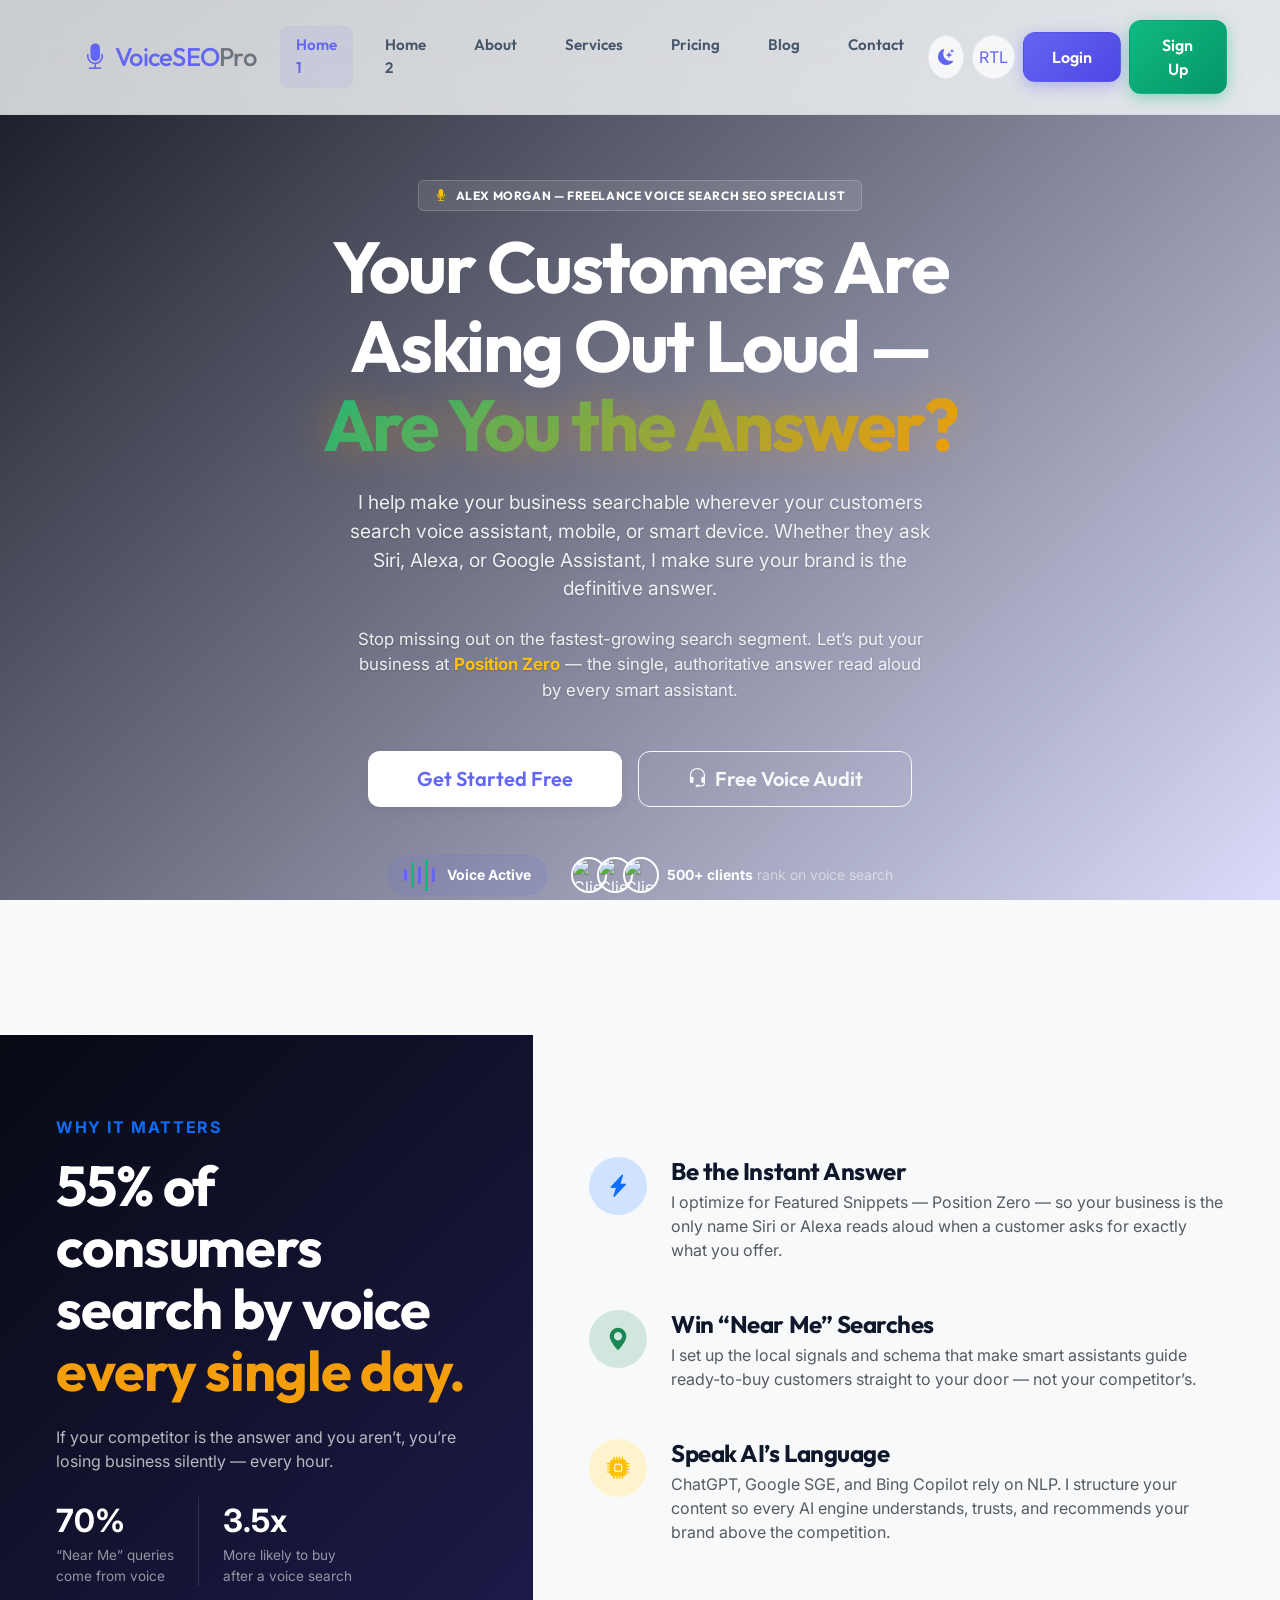
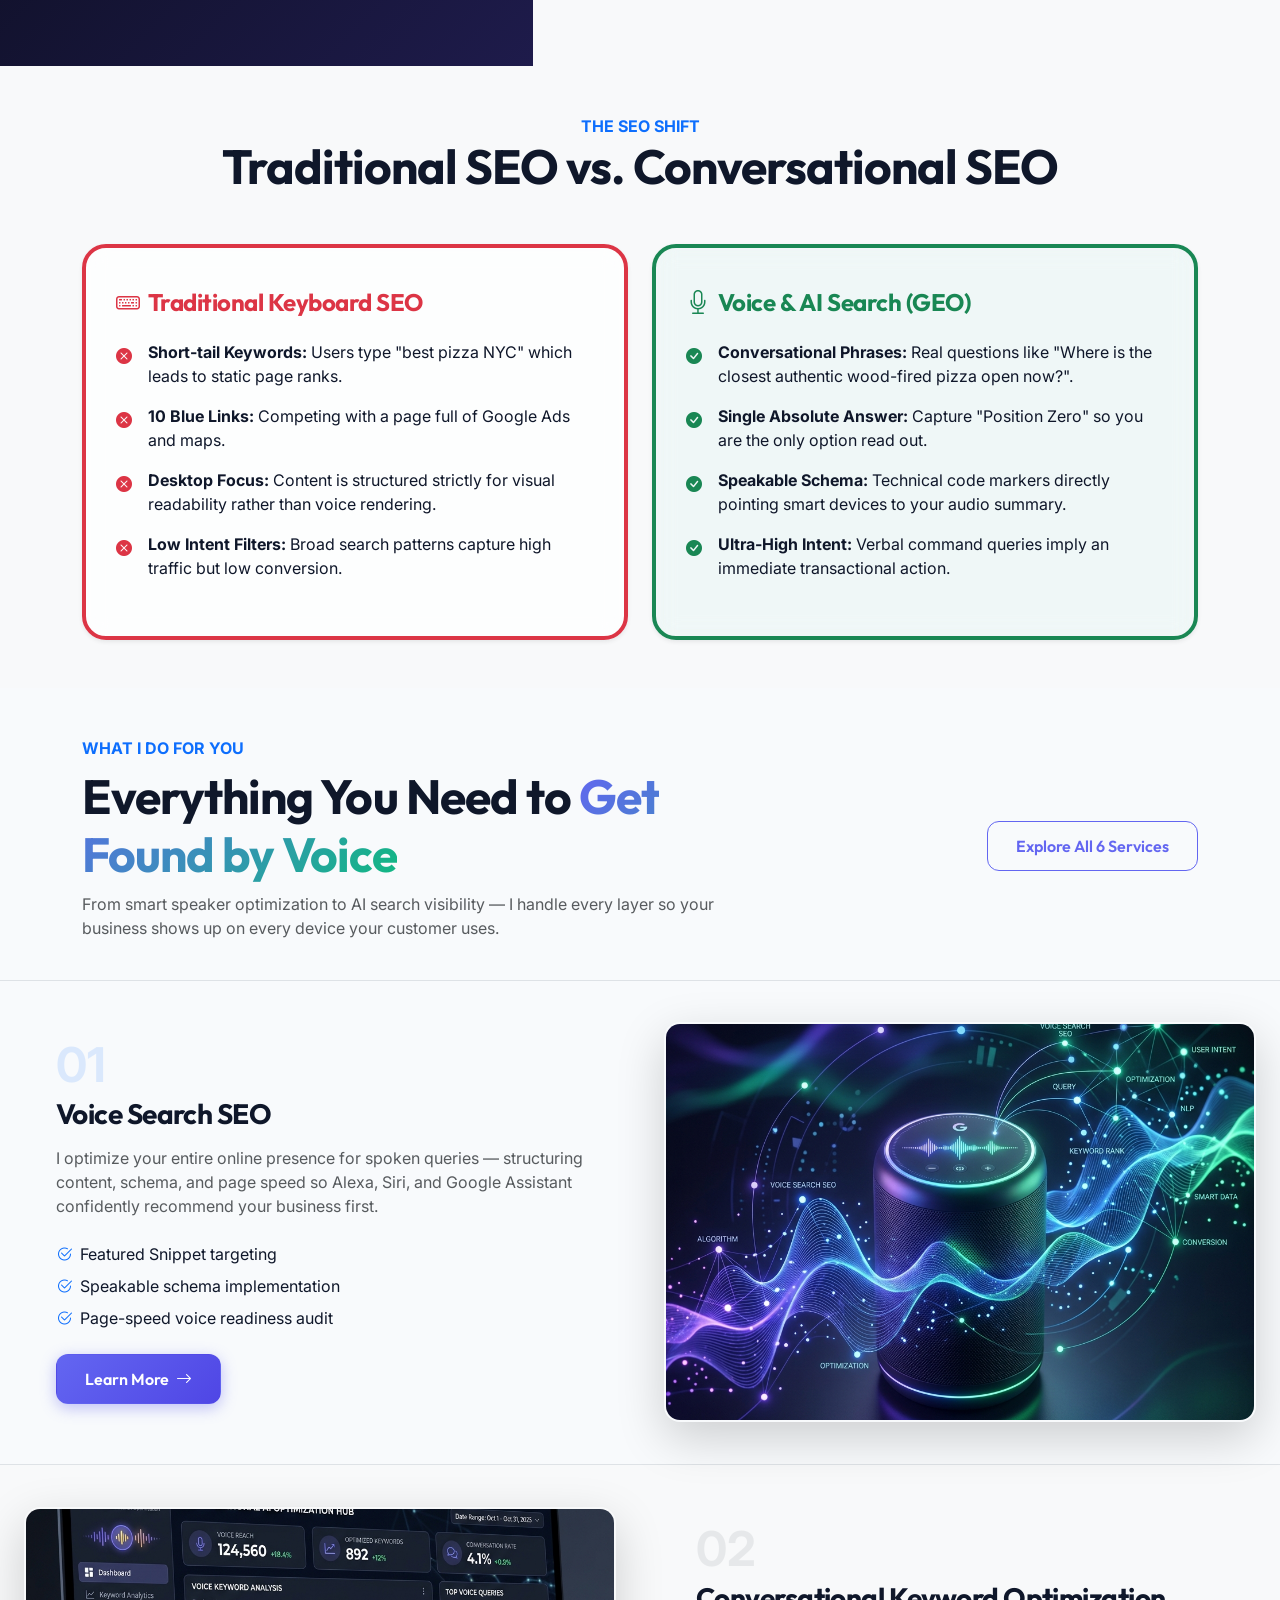
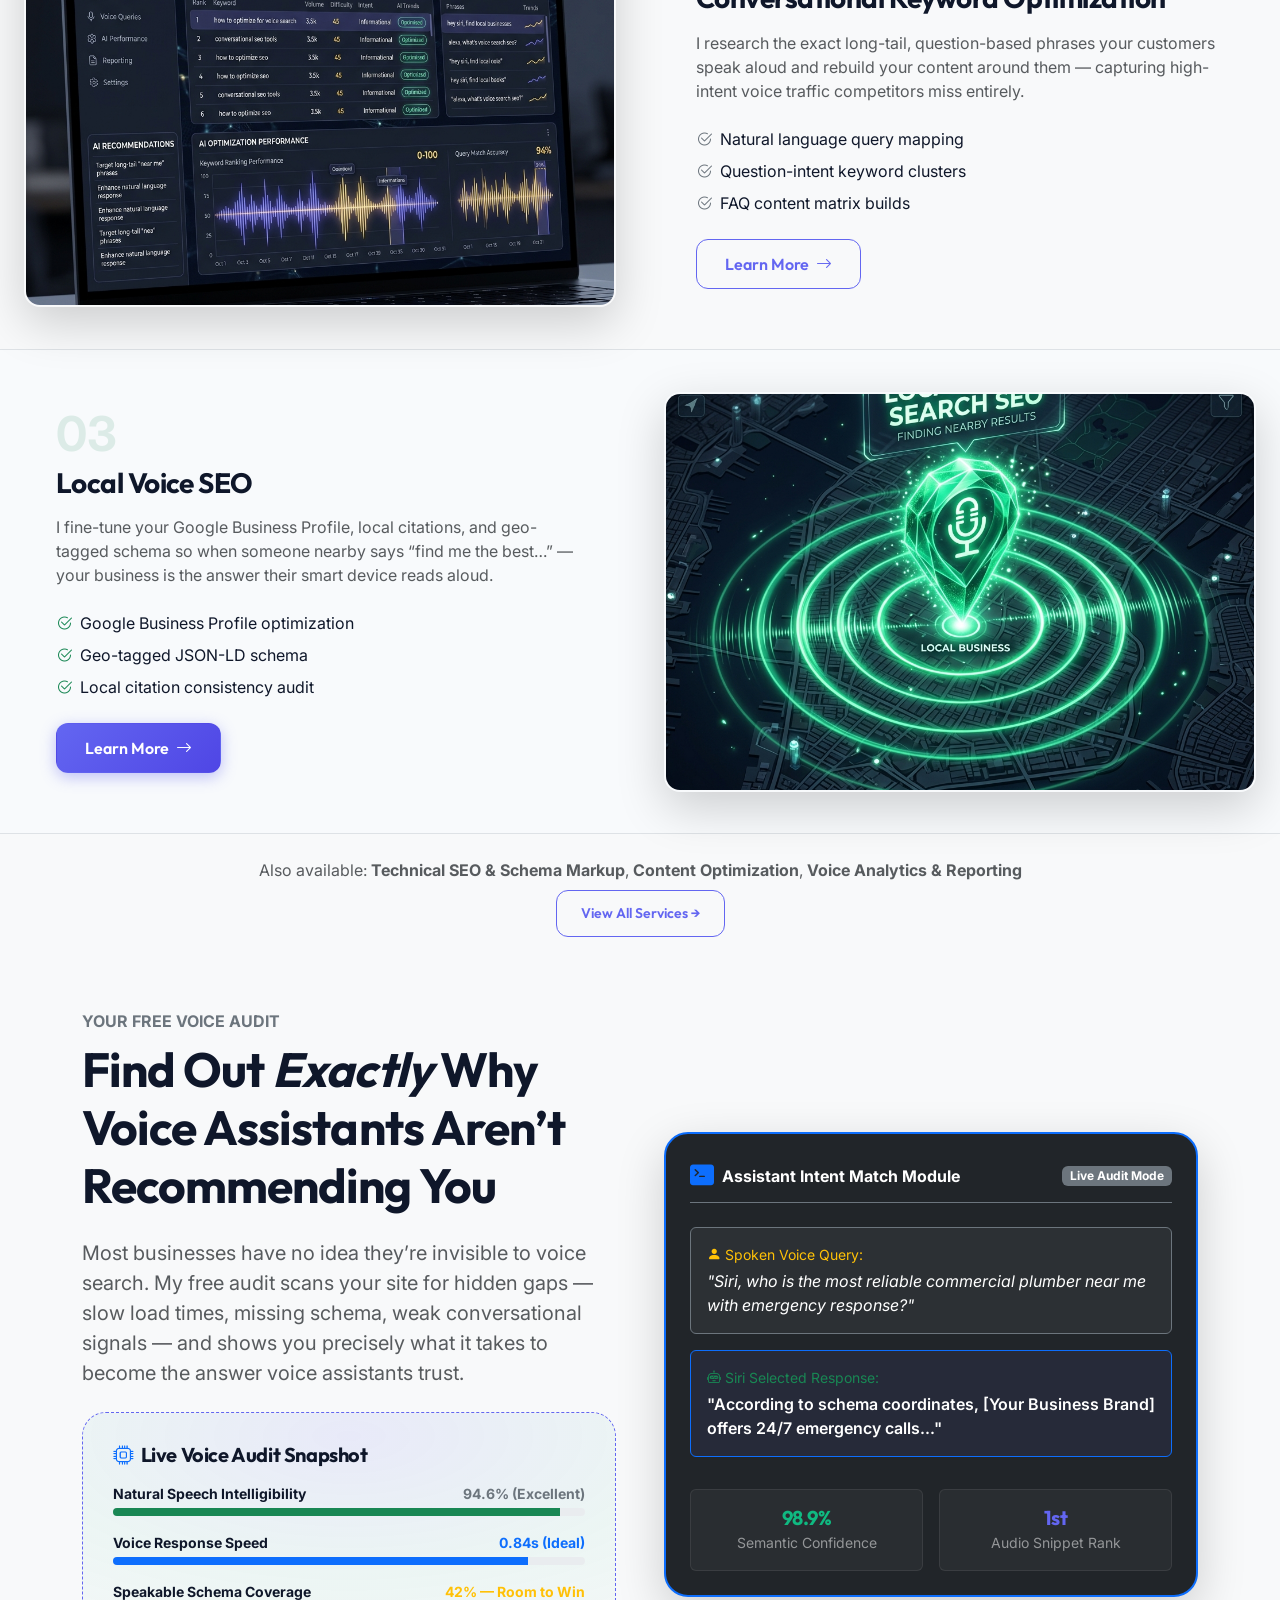
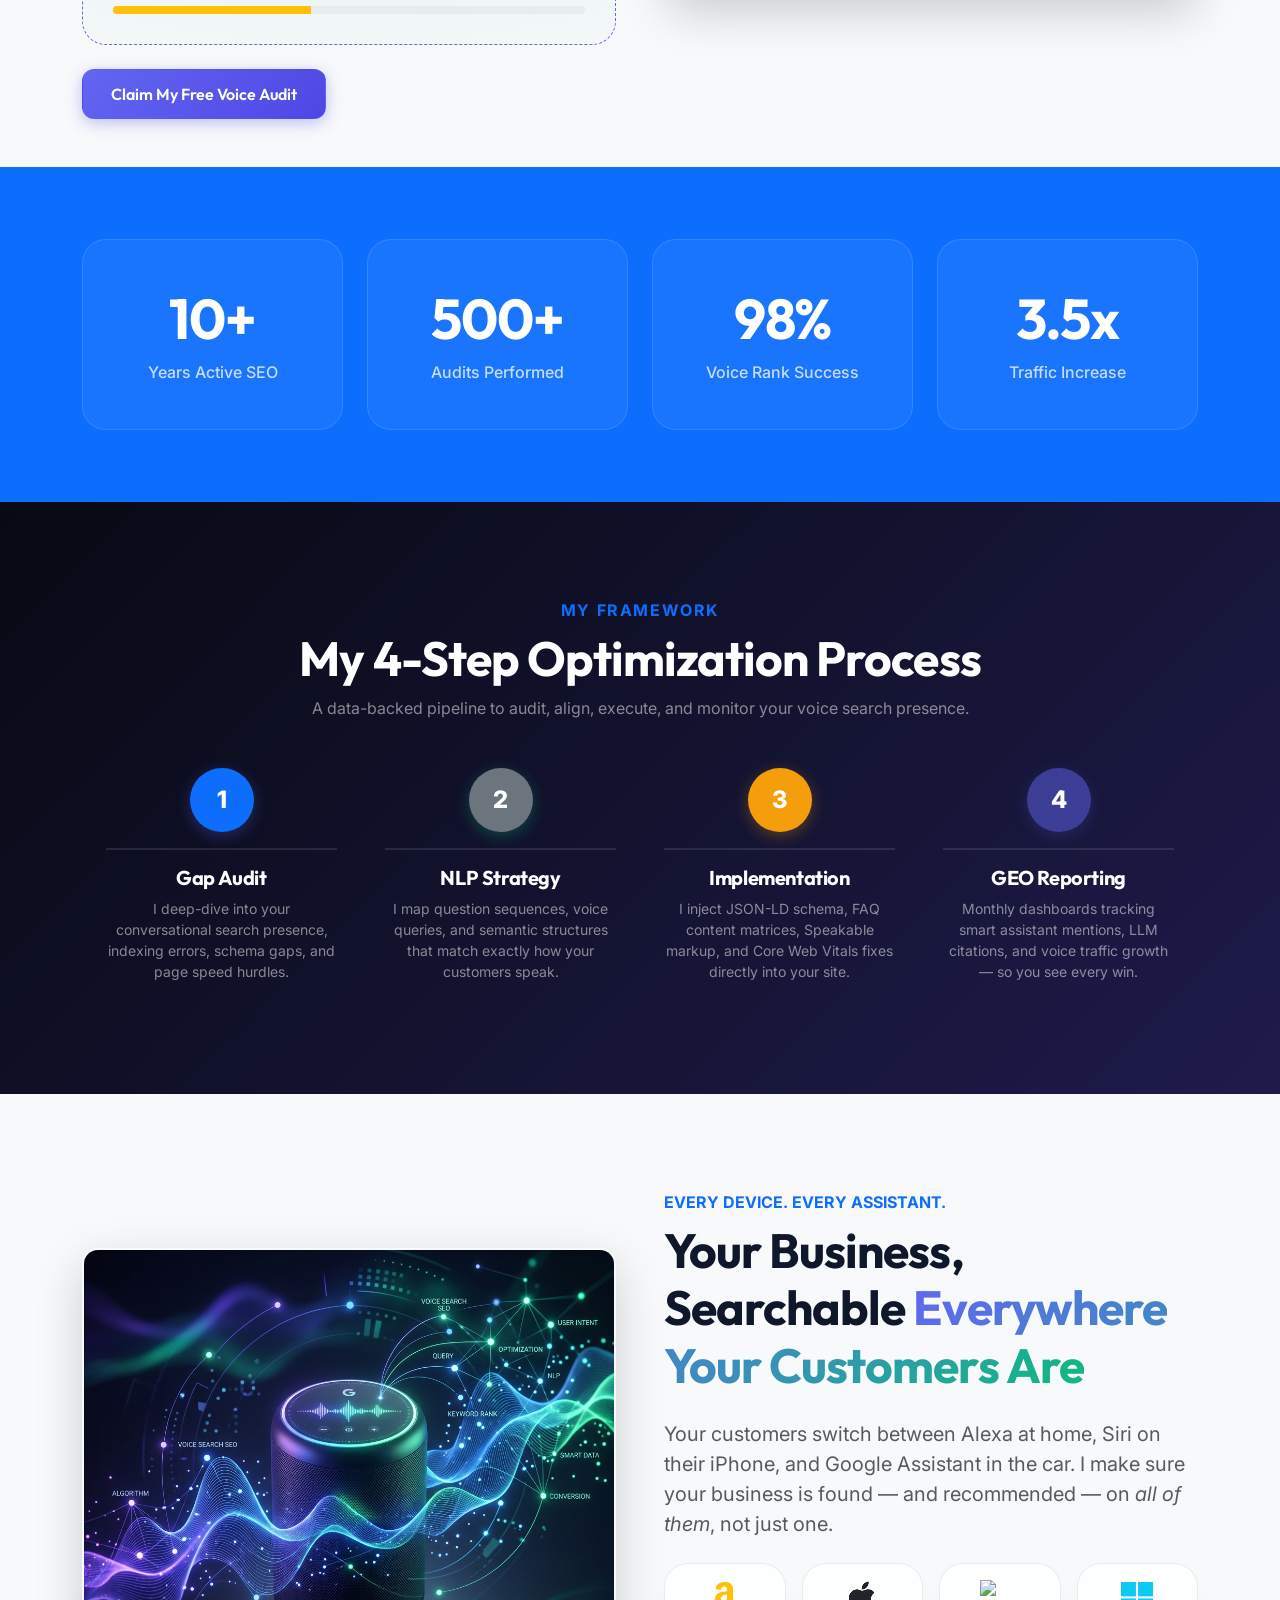
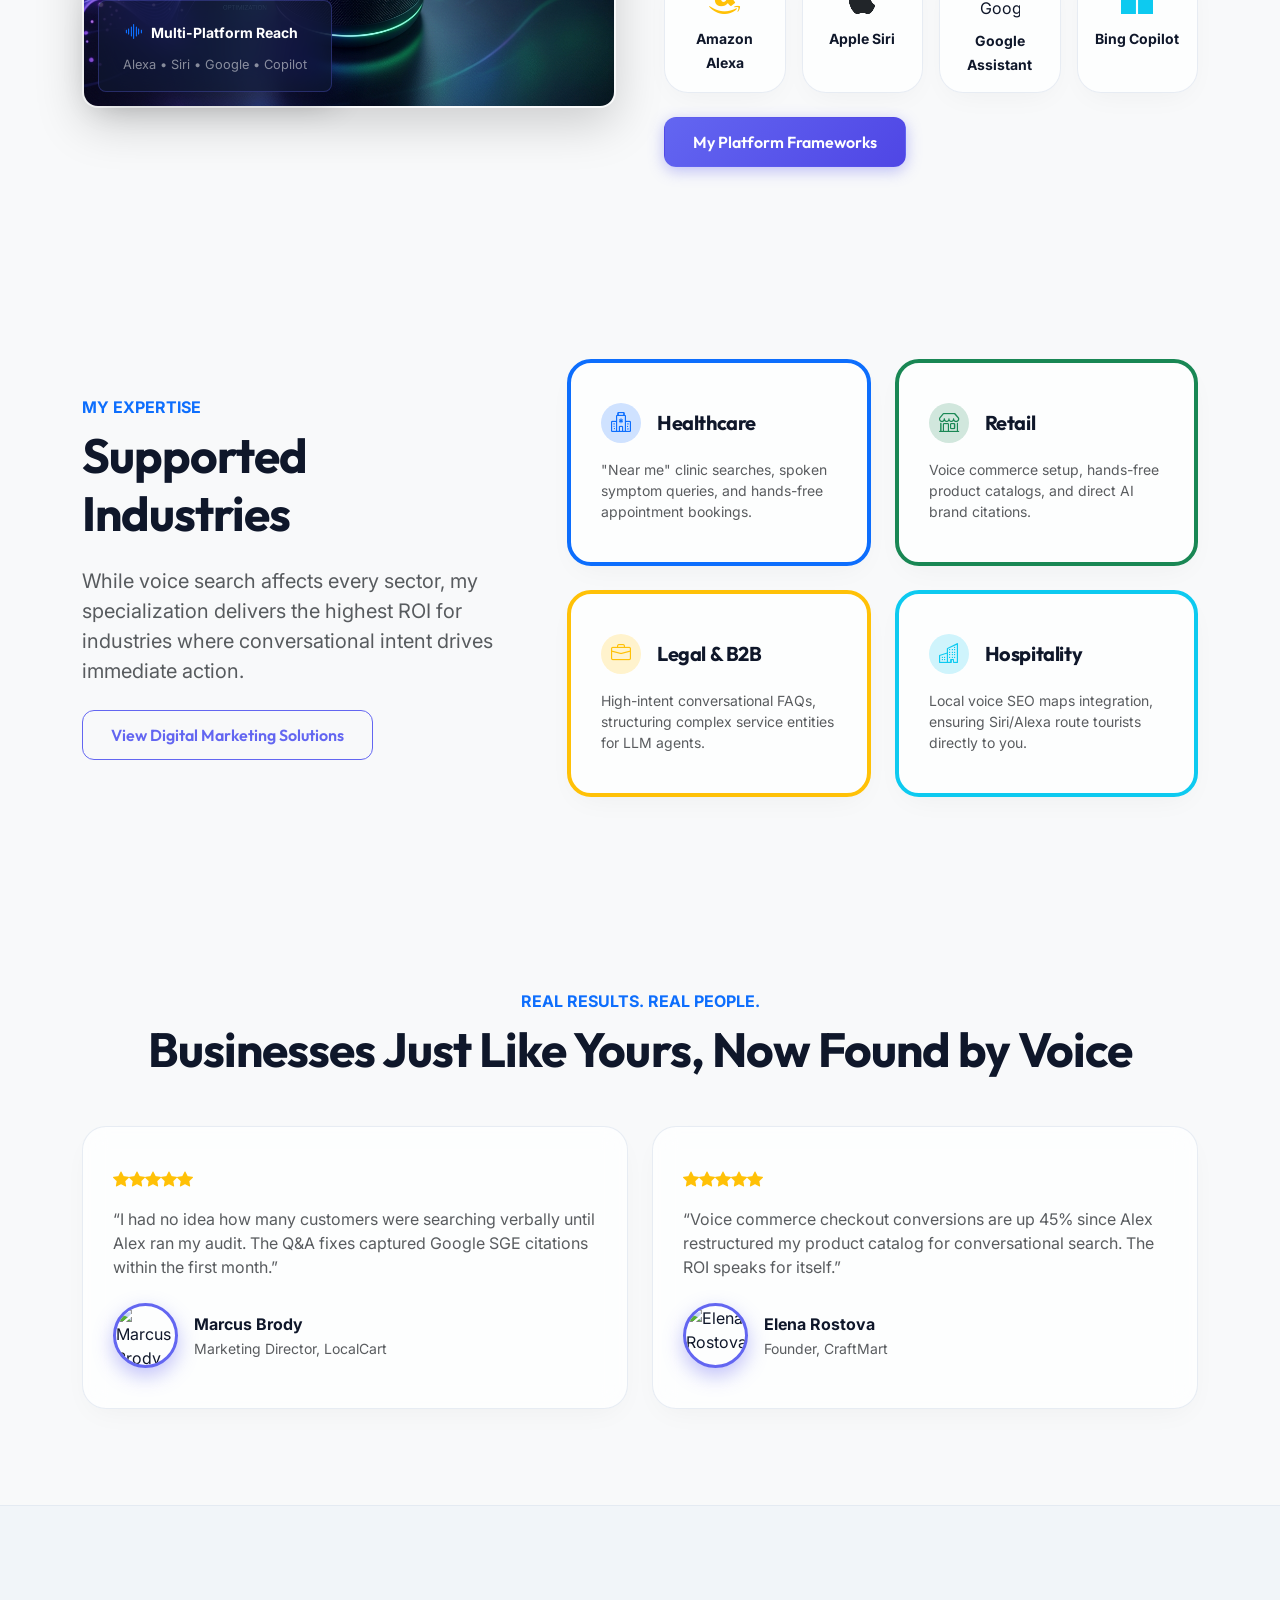
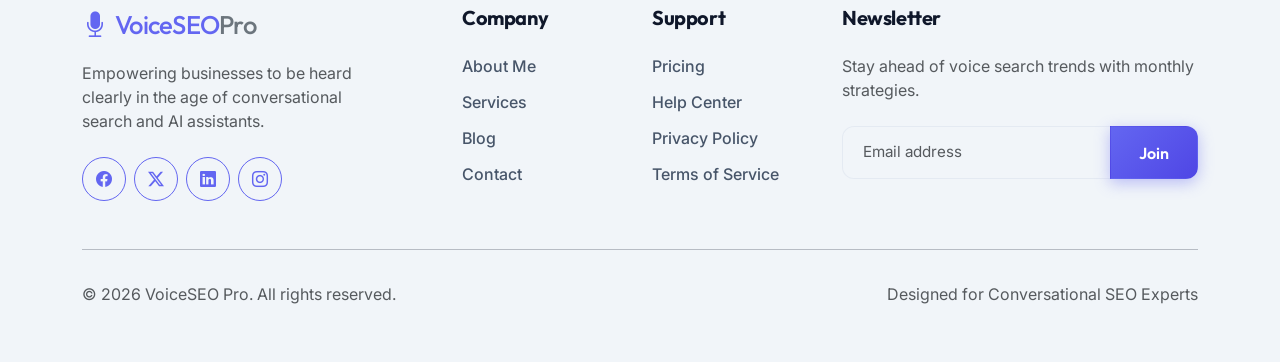
==== commit e8b7cbb9: "3rd commit" ====
--- a/index.html
+++ b/index.html
@@ -17,7 +17,7 @@
 <body>
 
     <!-- Header -->
-    <header class="navbar navbar-expand-xl sticky-top">
+    <header class="navbar navbar-expand-xl fixed-top bg-body">
         <div class="container">
             <a class="navbar-brand d-flex align-items-center" href="index.html">
                 <i class="bi bi-mic-fill me-2"></i>
--- a/assets/css/style.css
+++ b/assets/css/style.css
@@ -43,12 +43,14 @@
 }
 
 /* Global Reset & Scrollbar */
-body {
+html, body {
     font-family: var(--font-body);
     background-color: var(--bg-light);
     color: var(--text-light);
     transition: var(--transition);
     overflow-x: hidden;
+    width: 100vw;
+    max-width: 100%;
 }
 
 [data-bs-theme="dark"] body {
@@ -210,8 +212,16 @@
     padding: 20px 0;
     transition: var(--transition);
     background: rgba(248, 250, 252, 0.8) !important;
+    border-bottom: 1px solid rgba(0,0,0,0.04);
+}
+.navbar::before {
+    content: "";
+    position: absolute;
+    top: 0; left: 0; right: 0; bottom: 0;
     backdrop-filter: blur(20px);
-    border-bottom: 1px solid rgba(0,0,0,0.04);
+    -webkit-backdrop-filter: blur(20px);
+    z-index: -1;
+    pointer-events: none;
 }
 [data-bs-theme="dark"] .navbar {
     background: rgba(7, 10, 19, 0.8) !important;
@@ -557,19 +567,43 @@
 }
 
 /* Forms & Inputs */
-.form-control, .form-select {
+.form-control, .form-select, .input-group-text {
     padding: 14px 20px;
     border-radius: 12px;
     border: 1.5px solid var(--border-light);
     font-size: 0.95rem;
-    background-color: var(--card-bg-light);
+    background-color: #f1f5f9;
     color: var(--text-light);
     transition: var(--transition);
 }
-[data-bs-theme="dark"] .form-control, [data-bs-theme="dark"] .form-select {
+[data-bs-theme="dark"] .form-control, [data-bs-theme="dark"] .form-select, [data-bs-theme="dark"] .input-group-text {
     border-color: var(--border-dark);
-    background-color: rgba(15, 23, 42, 0.4);
+    background-color: rgba(0, 0, 0, 0.25);
     color: var(--text-dark);
+}
+
+/* Password Toggle Button */
+.btn-password-toggle {
+    background-color: #f1f5f9;
+    border: 1.5px solid var(--border-light);
+    color: var(--text-muted);
+    padding: 0 20px;
+    transition: var(--transition);
+}
+.btn-password-toggle:hover, .btn-password-toggle:focus {
+    background-color: #f1f5f9;
+    color: var(--primary-color);
+    box-shadow: none;
+    border-color: var(--border-light);
+}
+[data-bs-theme="dark"] .btn-password-toggle {
+    background-color: rgba(0, 0, 0, 0.25);
+    border-color: var(--border-dark);
+}
+[data-bs-theme="dark"] .btn-password-toggle:hover, [data-bs-theme="dark"] .btn-password-toggle:focus {
+    background-color: rgba(0, 0, 0, 0.25);
+    color: var(--primary-color);
+    border-color: var(--border-dark);
 }
 .form-control:focus, .form-select:focus {
     border-color: var(--primary-color);
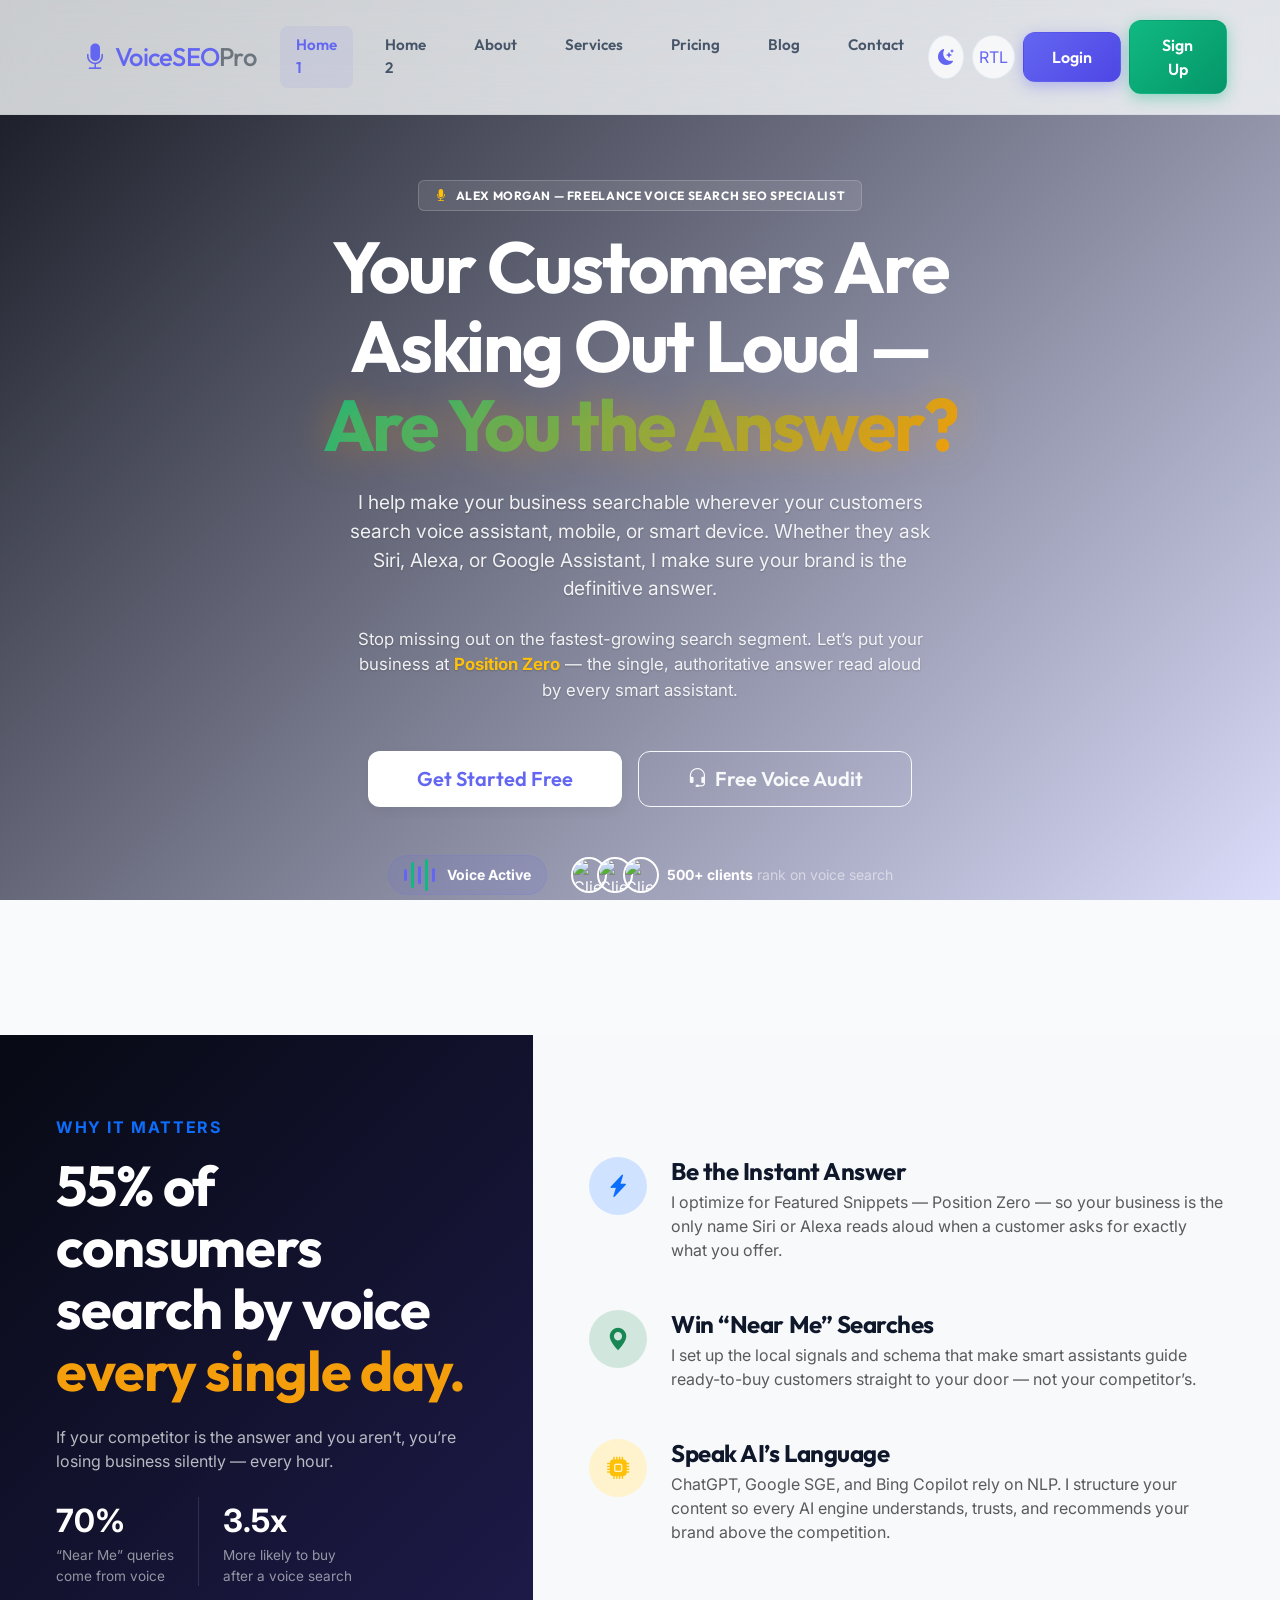
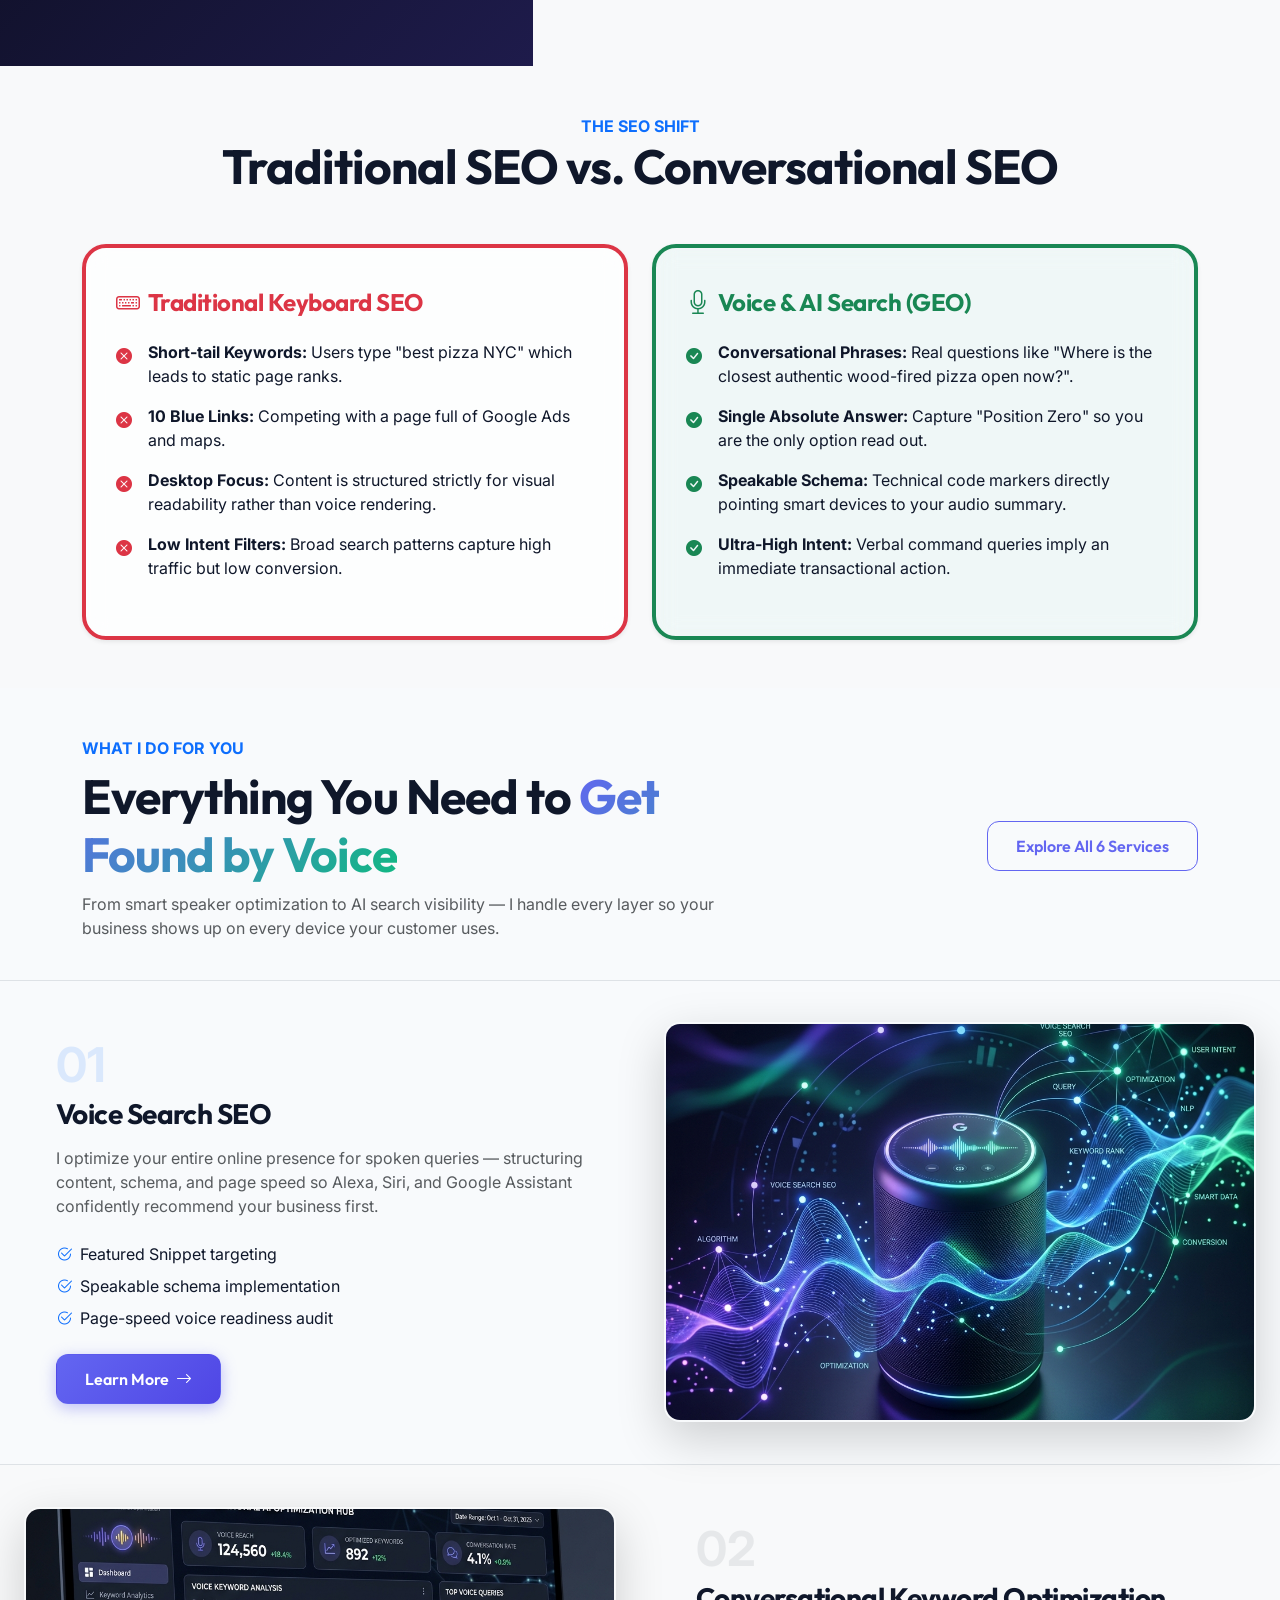
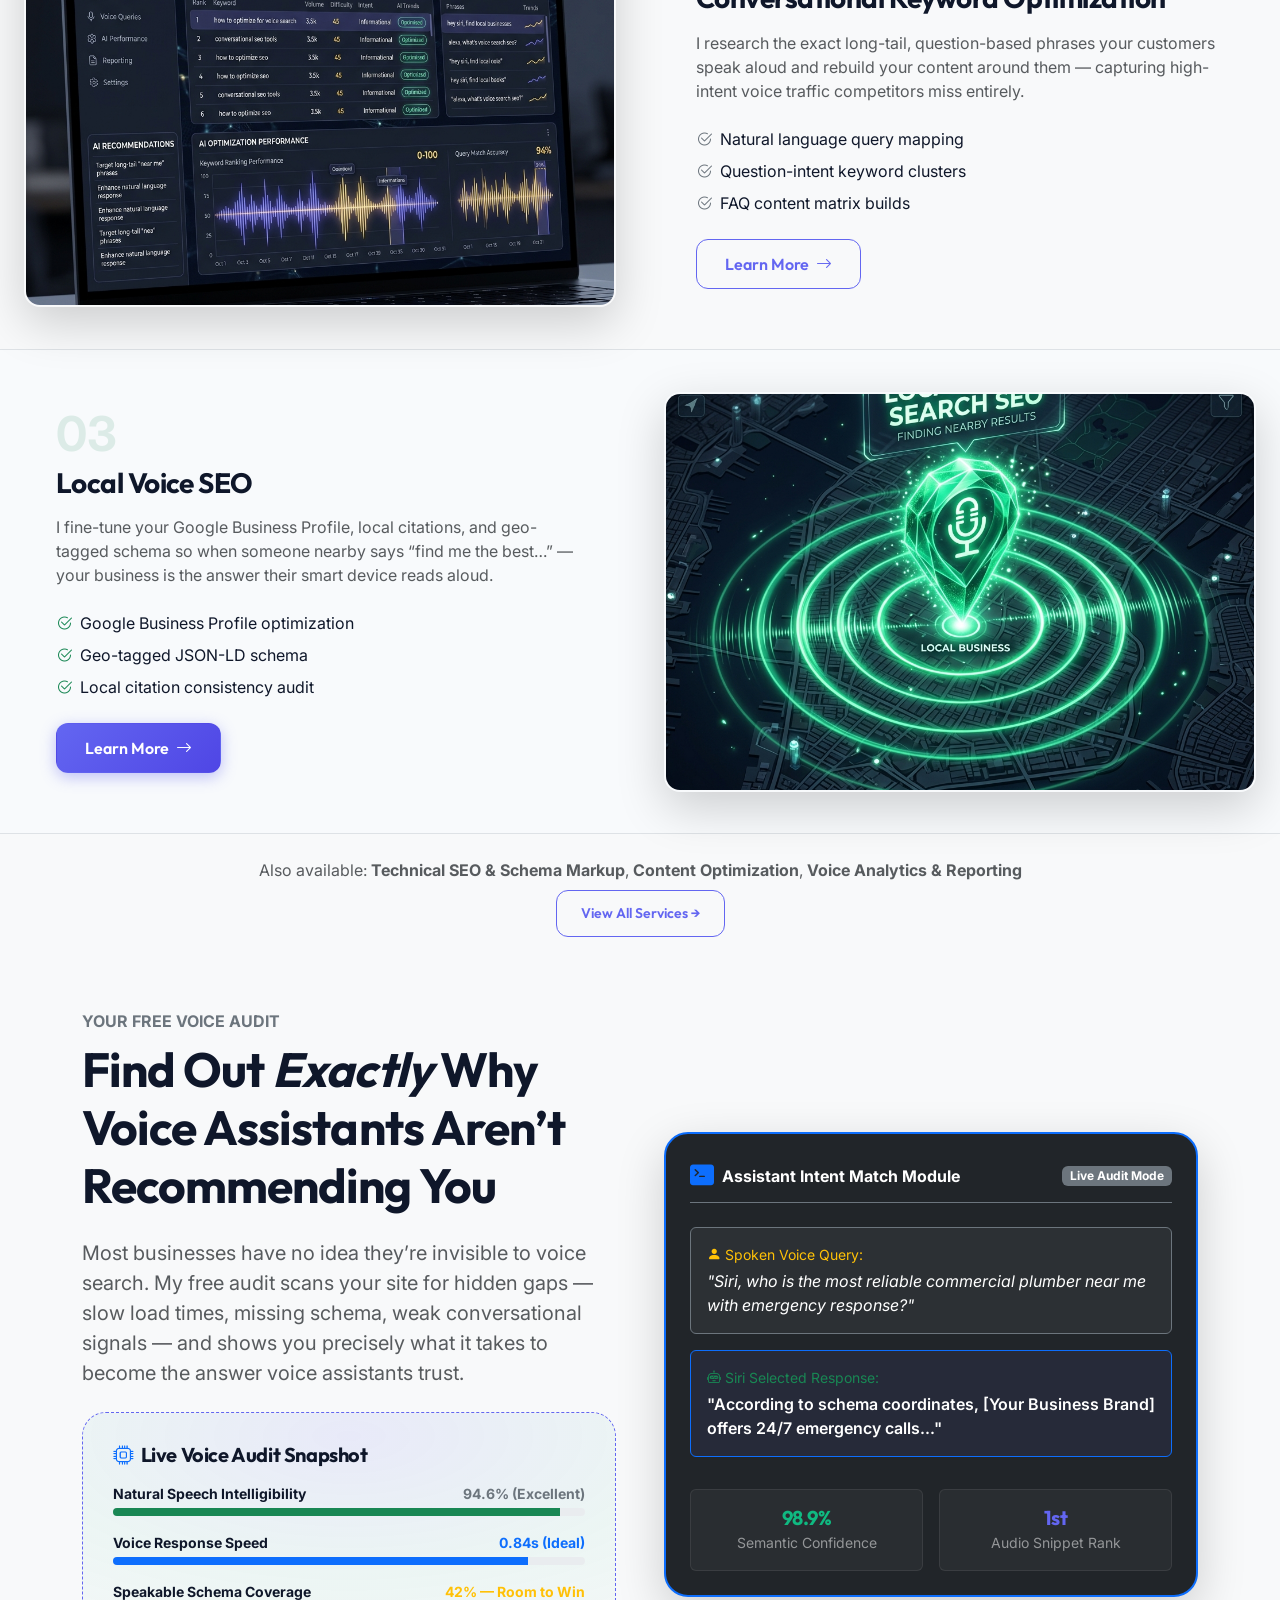
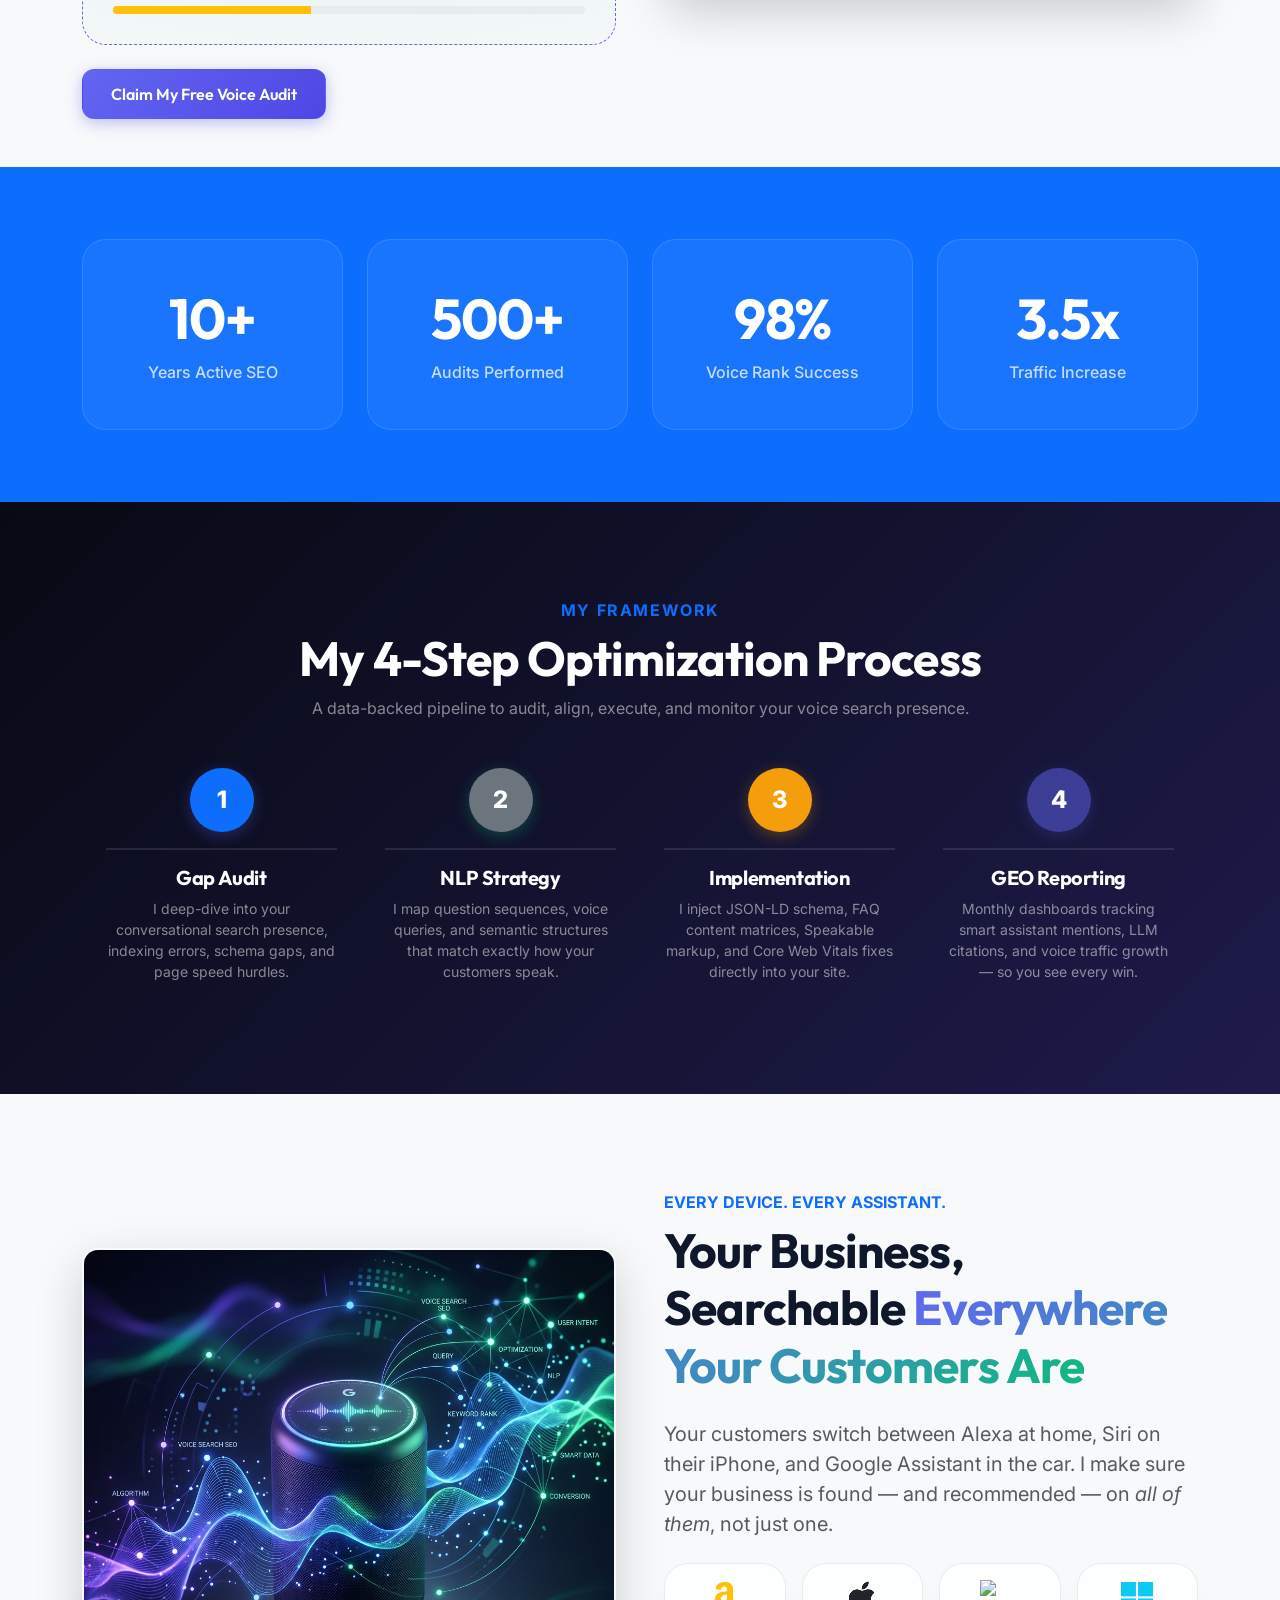
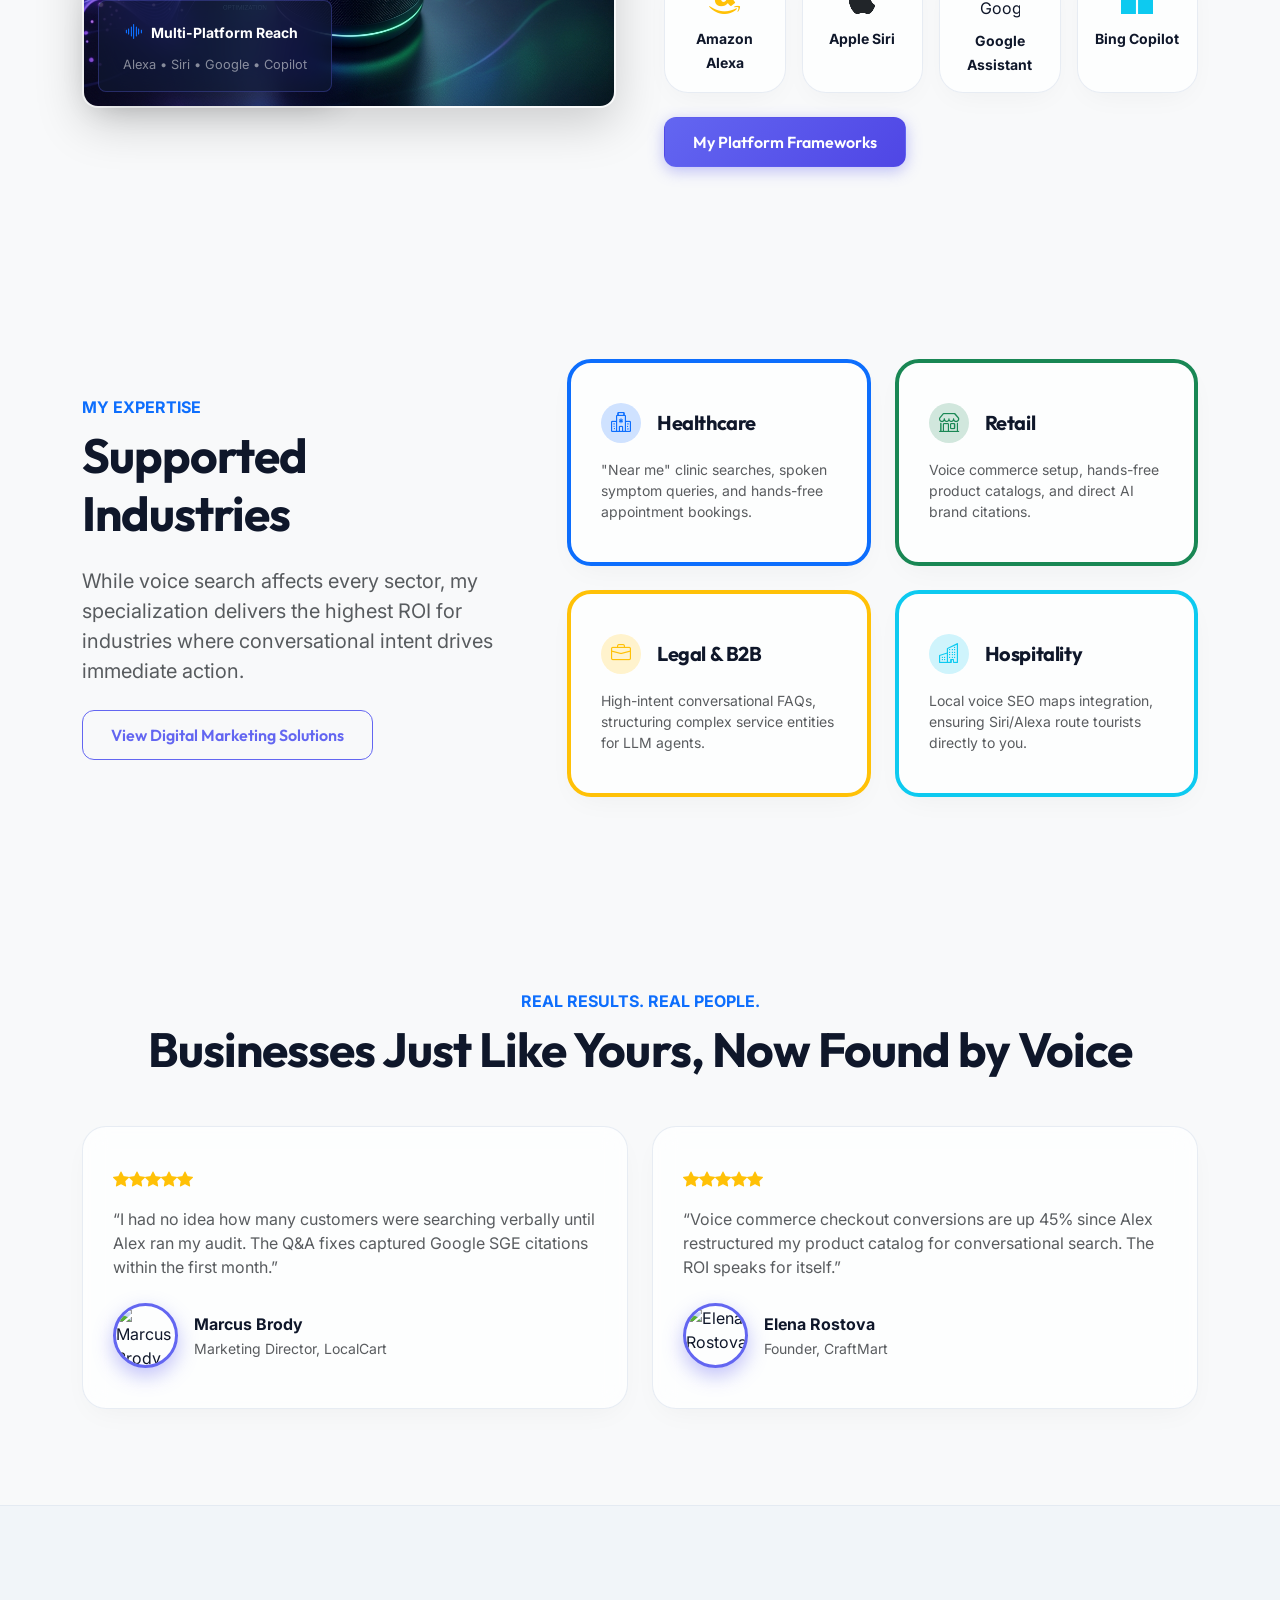
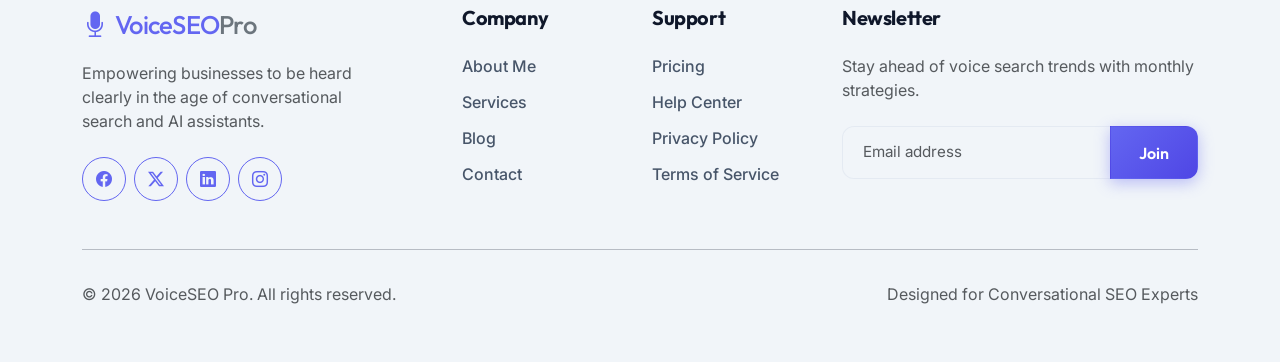
==== commit 60e14b28: "5th commit" ====
--- a/index.html
+++ b/index.html
@@ -78,7 +78,7 @@
             <div class="container">
                 <div class="row align-items-center g-5">
                     <div class="col-lg-10 col-xl-8 mx-auto text-center animate-up">
-                        <span class="badge mb-3 p-2 px-3"><i class="bi bi-mic-fill me-2 text-warning"></i>Alex Morgan &mdash; Freelance Voice Search SEO Specialist</span>
+                        <span class="badge mb-3 p-2 px-3 text-wrap"><i class="bi bi-mic-fill me-2 text-warning"></i>Alex Morgan &mdash; Freelance Voice Search SEO Specialist</span>
                         <h1 class="display-3 fw-bold mb-4">Your Customers Are <br>Asking Out Loud &mdash;<br><span class="text-gradient-alt">Are You the Answer?</span></h1>
                         <p class="lead mb-4 mx-auto" style="font-size: 1.2rem; max-width: 600px;">I help make your business searchable wherever your customers search voice assistant, mobile, or smart device. Whether they ask Siri, Alexa, or Google Assistant, I make sure your brand is the definitive answer.</p>
                         <p class="lead mb-5 mx-auto" style="font-size: 1.05rem; max-width: 580px;">Stop missing out on the fastest-growing search segment. Let&rsquo;s put your business at <strong class="text-warning">Position Zero</strong> &mdash; the single, authoritative answer read aloud by every smart assistant.</p>
